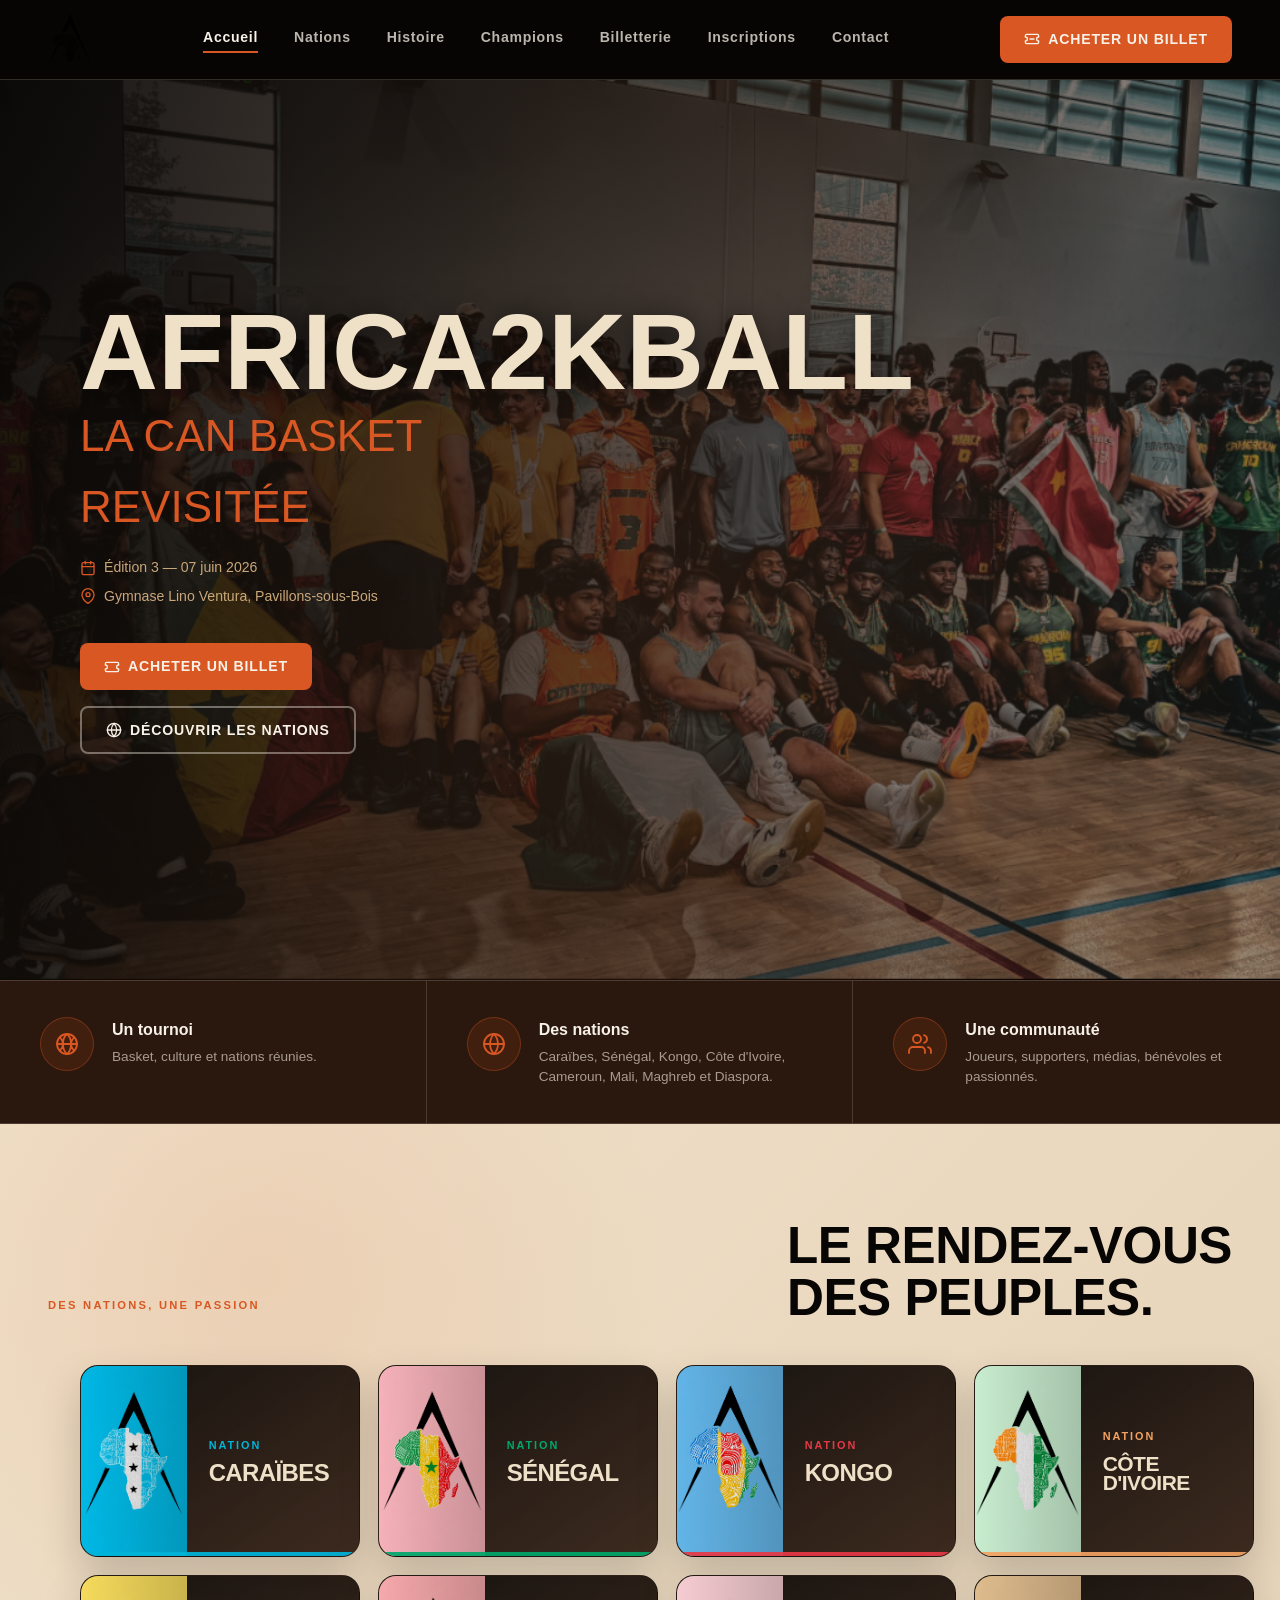
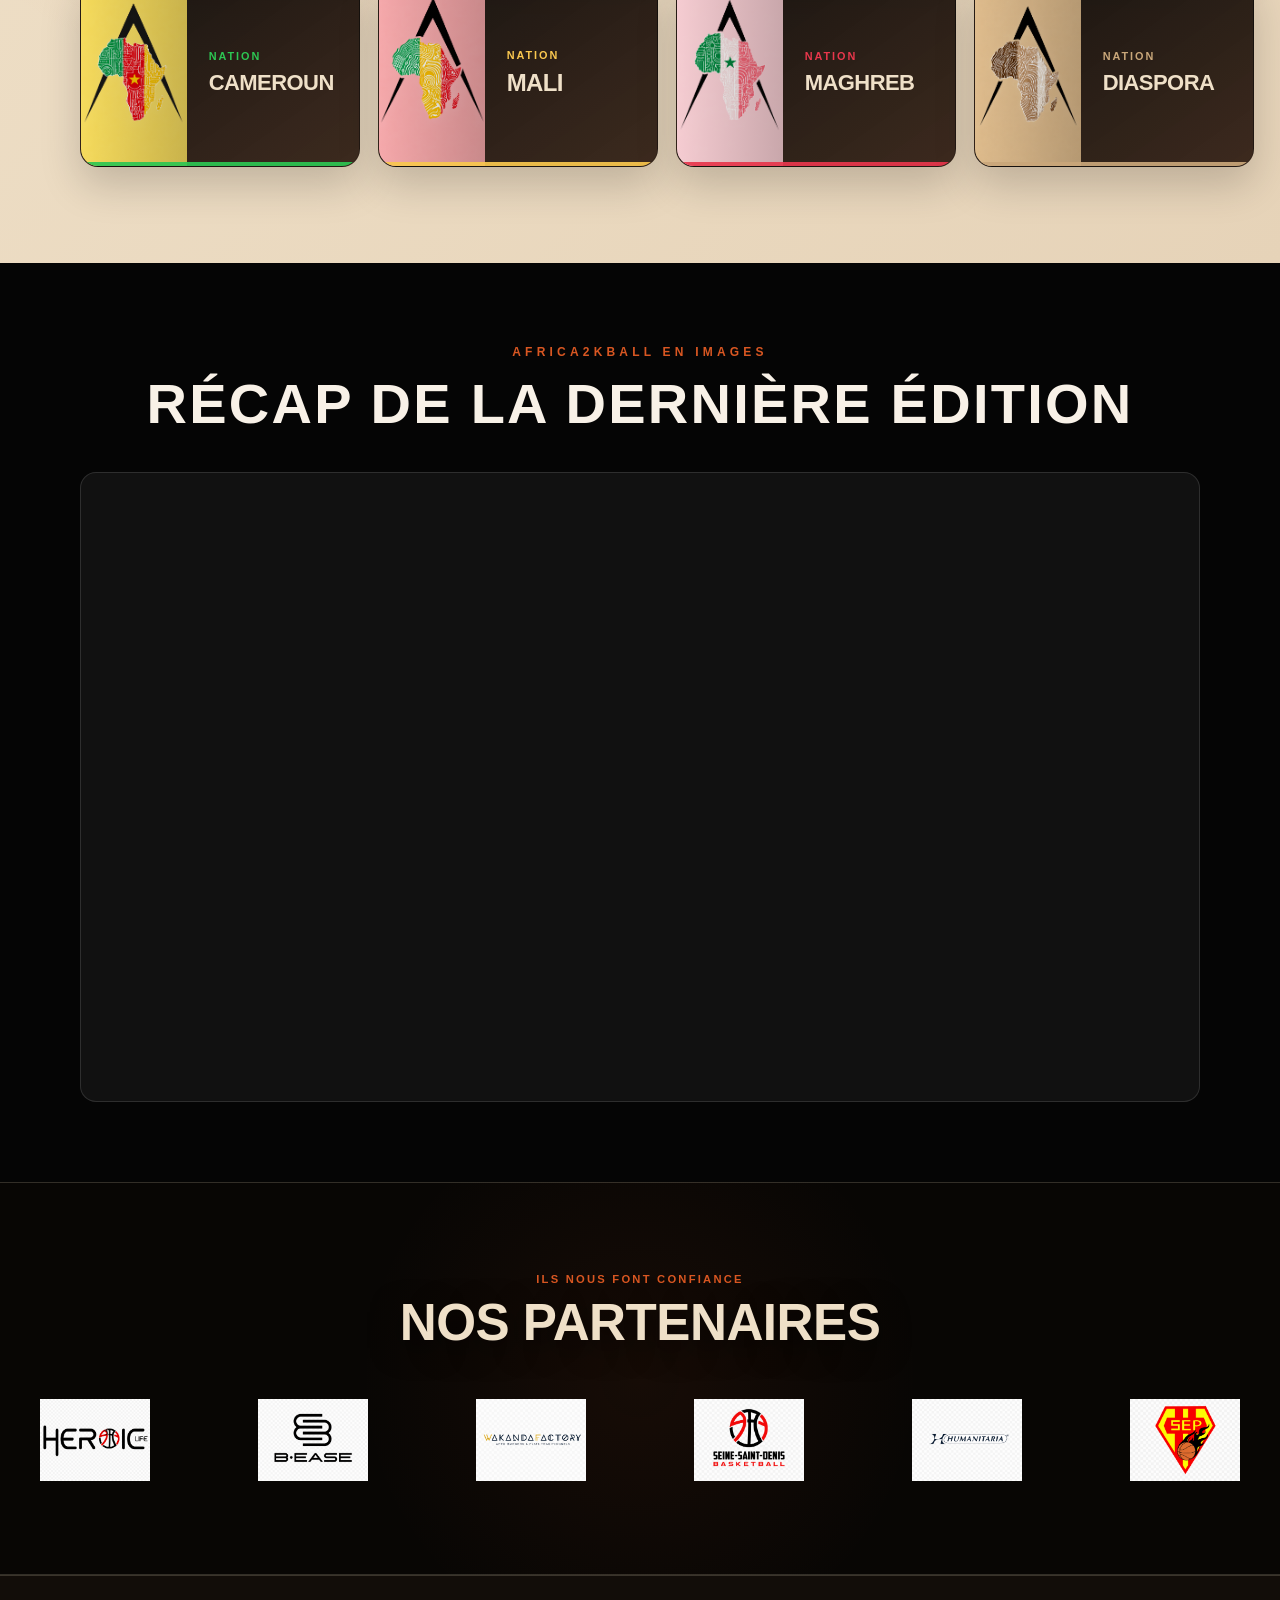
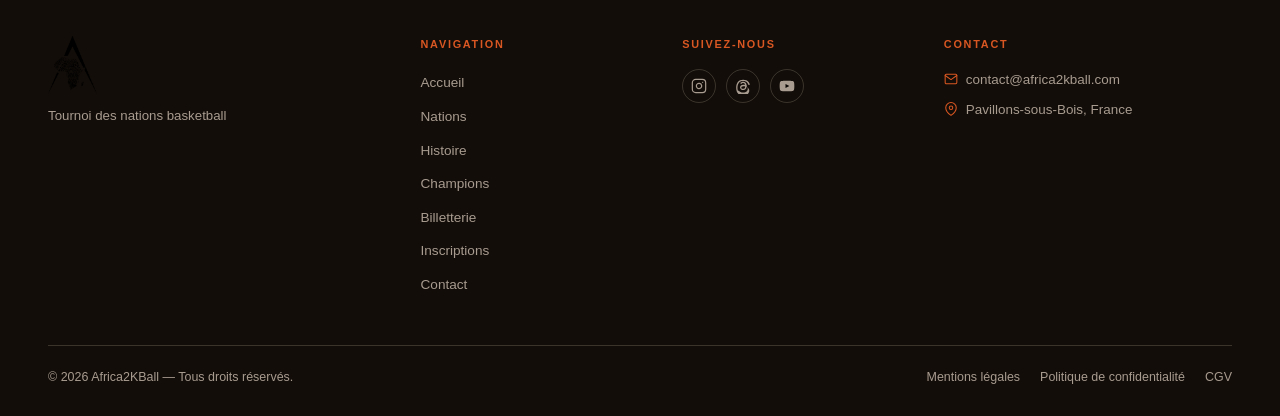
==== index.html @ 0507f954 "Mise en ligne site Africa2KBall" ====
<!DOCTYPE html>
<html lang="fr">
<head>
  <meta charset="UTF-8" />
  <meta name="viewport" content="width=device-width, initial-scale=1.0" />
  <title>Africa2KBall — La CAN Basket revisitée</title>
  <meta name="description" content="Africa2KBall — Tournoi des nations basketball. Édition 3 — 07 juin 2026 — Gymnase Lino Ventura, Pavillons-sous-Bois." />
  <meta property="og:title" content="Africa2KBall — La CAN Basket revisitée" />
  <meta property="og:description" content="Édition 3 — 07 juin 2026 — Gymnase Lino Ventura, Pavillons-sous-Bois." />
  <meta property="og:image" content="assets/images/hero-africa2kball.PNG" />
  <meta property="og:type" content="website" />
  <link rel="stylesheet" href="assets/css/style.css" />
</head>
<body>

<!-- ================================================================
     HEADER
================================================================ -->
<header class="header">
  <a href="index.html" class="header-logo">
    <img src="assets/images/logo-africa2kball.png" alt="Africa2KBall" />
  </a>
  <nav class="header-nav">
    <a href="index.html" class="active">Accueil</a>
    <a href="nations.html">Nations</a>
    <a href="histoire.html">Histoire</a>
    <a href="champions.html">Champions</a>
    <a href="billetterie.html">Billetterie</a>
    <a href="inscriptions.html">Inscriptions</a>
    <a href="contact.html">Contact</a>
  </nav>
  <div class="header-cta-wrap">
    <a href="billetterie.html" class="btn-primary">
      <svg width="16" height="16" viewBox="0 0 24 24" fill="none" stroke="currentColor" stroke-width="2" stroke-linecap="round" stroke-linejoin="round"><path d="M2 9a3 3 0 0 1 0 6v2a2 2 0 0 0 2 2h16a2 2 0 0 0 2-2v-2a3 3 0 0 1 0-6V7a2 2 0 0 0-2-2H4a2 2 0 0 0-2 2z"/><line x1="9" y1="12" x2="15" y2="12"/></svg>
      Acheter un billet
    </a>
  </div>
  <button class="burger" id="burger" aria-label="Ouvrir le menu" aria-expanded="false">
    <span></span><span></span><span></span>
  </button>
</header>

<nav class="mobile-nav" id="mobileNav" aria-hidden="true">
  <a href="index.html" class="active">Accueil</a>
  <a href="nations.html">Nations</a>
  <a href="histoire.html">Histoire</a>
  <a href="champions.html">Champions</a>
  <a href="billetterie.html">Billetterie</a>
  <a href="inscriptions.html">Inscriptions</a>
  <a href="contact.html">Contact</a>
  <a href="billetterie.html" class="btn-primary">Acheter un billet</a>
</nav>

<main>

<!-- ================================================================
     HERO
================================================================ -->
<section class="home-hero">
  <div class="page-hero-bg"></div>
  <div class="page-hero-overlay"></div>
  <div class="home-hero-inner">
    <h1 class="home-hero-title">AFRICA2KBALL</h1>
    <p class="home-hero-sub">La CAN Basket revisitée</p>
    <div class="home-hero-meta">
      <div class="event-meta-item">
        <svg width="16" height="16" viewBox="0 0 24 24" fill="none" stroke="currentColor" stroke-width="2" stroke-linecap="round" stroke-linejoin="round"><rect x="3" y="4" width="18" height="18" rx="2"/><line x1="16" y1="2" x2="16" y2="6"/><line x1="8" y1="2" x2="8" y2="6"/><line x1="3" y1="10" x2="21" y2="10"/></svg>
        Édition 3 &mdash; 07 juin 2026
      </div>
      <div class="event-meta-item">
        <svg width="16" height="16" viewBox="0 0 24 24" fill="none" stroke="currentColor" stroke-width="2" stroke-linecap="round" stroke-linejoin="round"><path d="M21 10c0 7-9 13-9 13s-9-6-9-13a9 9 0 0 1 18 0z"/><circle cx="12" cy="10" r="3"/></svg>
        Gymnase Lino Ventura, Pavillons-sous-Bois
      </div>
    </div>
    <div class="home-hero-actions">
      <a href="billetterie.html" class="btn-primary">
        <svg width="16" height="16" viewBox="0 0 24 24" fill="none" stroke="currentColor" stroke-width="2" stroke-linecap="round" stroke-linejoin="round"><path d="M2 9a3 3 0 0 1 0 6v2a2 2 0 0 0 2 2h16a2 2 0 0 0 2-2v-2a3 3 0 0 1 0-6V7a2 2 0 0 0-2-2H4a2 2 0 0 0-2 2z"/></svg>
        Acheter un billet
      </a>
      <a href="nations.html" class="btn-outline">
        <svg width="16" height="16" viewBox="0 0 24 24" fill="none" stroke="currentColor" stroke-width="2" stroke-linecap="round" stroke-linejoin="round"><circle cx="12" cy="12" r="10"/><line x1="2" y1="12" x2="22" y2="12"/><path d="M12 2a15.3 15.3 0 0 1 4 10 15.3 15.3 0 0 1-4 10 15.3 15.3 0 0 1-4-10 15.3 15.3 0 0 1 4-10z"/></svg>
        Découvrir les nations
      </a>
    </div>
  </div>
</section>

<!-- ================================================================
     TRIO BLOCS
================================================================ -->
<section class="home-trio">
  <div class="home-trio-grid">
    <div class="home-trio-item">
      <div class="trio-icon-wrap">
        <svg width="24" height="24" viewBox="0 0 24 24" fill="none" stroke="var(--orange)" stroke-width="1.8" stroke-linecap="round" stroke-linejoin="round"><circle cx="12" cy="12" r="10"/><path d="M4.93 4.93C6.93 7.5 8 9.63 8 12s-1.07 4.5-3.07 7.07M19.07 4.93C17.07 7.5 16 9.63 16 12s1.07 4.5 3.07 7.07M2 12h20M12 2c2.5 2 4 6 4 10s-1.5 8-4 10M12 2c-2.5 2-4 6-4 10s1.5 8 4 10"/></svg>
      </div>
      <div class="trio-text">
        <h3>Un tournoi</h3>
        <p>Basket, culture et nations réunies.</p>
      </div>
    </div>
    <div class="home-trio-item">
      <div class="trio-icon-wrap">
        <svg width="24" height="24" viewBox="0 0 24 24" fill="none" stroke="var(--orange)" stroke-width="1.8" stroke-linecap="round" stroke-linejoin="round"><circle cx="12" cy="12" r="10"/><line x1="2" y1="12" x2="22" y2="12"/><path d="M12 2a15.3 15.3 0 0 1 4 10 15.3 15.3 0 0 1-4 10 15.3 15.3 0 0 1-4-10 15.3 15.3 0 0 1 4-10z"/></svg>
      </div>
      <div class="trio-text">
        <h3>Des nations</h3>
        <p>Caraïbes, Sénégal, Kongo, Côte d'Ivoire, Cameroun, Mali, Maghreb et Diaspora.</p>
      </div>
    </div>
    <div class="home-trio-item">
      <div class="trio-icon-wrap">
        <svg width="24" height="24" viewBox="0 0 24 24" fill="none" stroke="var(--orange)" stroke-width="1.8" stroke-linecap="round" stroke-linejoin="round"><path d="M17 21v-2a4 4 0 0 0-4-4H5a4 4 0 0 0-4 4v2"/><circle cx="9" cy="7" r="4"/><path d="M23 21v-2a4 4 0 0 0-3-3.87"/><path d="M16 3.13a4 4 0 0 1 0 7.75"/></svg>
      </div>
      <div class="trio-text">
        <h3>Une communauté</h3>
        <p>Joueurs, supporters, médias, bénévoles et passionnés.</p>
      </div>
    </div>
  </div>
</section>

<!-- ================================================================
     NATIONS PREVIEW
================================================================ -->
<section class="nations-preview section">
  <div class="container">
    <div class="nations-preview-header">
      <p class="section-label">Des nations, une passion</p>
      <h2 class="section-title section-title--dark">Le rendez-vous<br>des peuples.</h2>
    </div>
    <div class="nations-cards-grid">

      <a href="nations.html" class="nation-showcase-card nation-showcase-card--caraibes">
        <div class="nation-showcase-flag">
          <img src="assets/images/flags/caraibes.png" alt="Drapeau Caraïbes" loading="lazy">
        </div>
        <div class="nation-showcase-content">
          <span class="nation-showcase-label">Nation</span>
          <strong>Caraïbes</strong>
        </div>
      </a>

      <a href="nations.html" class="nation-showcase-card nation-showcase-card--senegal">
        <div class="nation-showcase-flag">
          <img src="assets/images/flags/senegal.png" alt="Drapeau Sénégal" loading="lazy">
        </div>
        <div class="nation-showcase-content">
          <span class="nation-showcase-label">Nation</span>
          <strong>Sénégal</strong>
        </div>
      </a>

      <a href="nations.html" class="nation-showcase-card nation-showcase-card--kongo">
        <div class="nation-showcase-flag">
          <img src="assets/images/flags/kongo.png" alt="Drapeau Kongo" loading="lazy">
        </div>
        <div class="nation-showcase-content">
          <span class="nation-showcase-label">Nation</span>
          <strong>Kongo</strong>
        </div>
      </a>

      <a href="nations.html" class="nation-showcase-card nation-showcase-card--cdi">
        <div class="nation-showcase-flag">
          <img src="assets/images/flags/cote-ivoire.png" alt="Drapeau Côte d'Ivoire" loading="lazy">
        </div>
        <div class="nation-showcase-content">
          <span class="nation-showcase-label">Nation</span>
          <strong>Côte d'Ivoire</strong>
        </div>
      </a>

      <a href="nations.html" class="nation-showcase-card nation-showcase-card--cameroun">
        <div class="nation-showcase-flag">
          <img src="assets/images/flags/cameroun.png" alt="Drapeau Cameroun" loading="lazy">
        </div>
        <div class="nation-showcase-content">
          <span class="nation-showcase-label">Nation</span>
          <strong>Cameroun</strong>
        </div>
      </a>

      <a href="nations.html" class="nation-showcase-card nation-showcase-card--mali">
        <div class="nation-showcase-flag">
          <img src="assets/images/flags/mali.png" alt="Drapeau Mali" loading="lazy">
        </div>
        <div class="nation-showcase-content">
          <span class="nation-showcase-label">Nation</span>
          <strong>Mali</strong>
        </div>
      </a>

      <a href="nations.html" class="nation-showcase-card nation-showcase-card--maghreb">
        <div class="nation-showcase-flag">
          <img src="assets/images/flags/maghreb.png" alt="Drapeau Maghreb" loading="lazy">
        </div>
        <div class="nation-showcase-content">
          <span class="nation-showcase-label">Nation</span>
          <strong>Maghreb</strong>
        </div>
      </a>

      <a href="nations.html" class="nation-showcase-card nation-showcase-card--diaspora">
        <div class="nation-showcase-flag">
          <img src="assets/images/flags/diaspora.png" alt="Drapeau Diaspora" loading="lazy">
        </div>
        <div class="nation-showcase-content">
          <span class="nation-showcase-label">Nation</span>
          <strong>Diaspora</strong>
        </div>
      </a>

    </div><!-- /.nations-cards-grid -->
  </div><!-- /.container -->
</section><!-- /.nations-preview -->

<!-- ================================================================
     PARTENAIRES — bande défilante
================================================================ -->
<!-- ================================================================
     RÉCAP VIDÉO — dernière édition
================================================================ -->
<section class="edition-recap" id="recap-edition">
  <div class="section-kicker">AFRICA2KBALL EN IMAGES</div>
  <h2>Récap de la dernière édition</h2>
  <div class="youtube-wrapper">
    <iframe
      src="https://www.youtube.com/embed/RU4grJwDQt4?start=676&rel=0"
      title="Récap de la dernière édition Africa2KBall"
      frameborder="0"
      allow="accelerometer; autoplay; clipboard-write; encrypted-media; gyroscope; picture-in-picture; web-share"
      allowfullscreen
      loading="lazy"
      referrerpolicy="strict-origin-when-cross-origin">
    </iframe>
  </div>
</section><!-- /.edition-recap -->

<!-- ================================================================
     PARTENAIRES — bande défilante
================================================================ -->

<section class="partners-strip-section section">
  <div class="container partners-header">
    <p class="section-label">Ils nous font confiance</p>
    <h2 class="section-title">Nos partenaires</h2>
  </div>

  <div class="partners-marquee" aria-label="Partenaires Africa2KBall">
    <div class="partners-track">
      <div class="partner-logo-item">
        <img src="assets/images/partners/heroic.png" alt="Heroic" loading="lazy">
      </div>
      <div class="partner-logo-item">
        <img src="assets/images/partners/b-ease.png" alt="B-Ease" loading="lazy">
      </div>
      <div class="partner-logo-item">
        <img src="assets/images/partners/wakanda-factory.png" alt="Wakanda Factory" loading="lazy">
      </div>
      <div class="partner-logo-item">
        <img src="assets/images/partners/cd-93-basket.png" alt="CD 93 Basket" loading="lazy">
      </div>
      <div class="partner-logo-item">
        <img src="assets/images/partners/humanitaria.png" alt="Humanitaria" loading="lazy">
      </div>
      <div class="partner-logo-item">
        <img src="assets/images/partners/stade-lest-pavillonais-basket.png" alt="Stade L'Est Pavillonnais Basket" loading="lazy">
      </div>

      <!-- Dupliquer exactement la même liste pour la boucle fluide -->
      <div class="partner-logo-item">
        <img src="assets/images/partners/heroic.png" alt="Heroic" loading="lazy">
      </div>
      <div class="partner-logo-item">
        <img src="assets/images/partners/b-ease.png" alt="B-Ease" loading="lazy">
      </div>
      <div class="partner-logo-item">
        <img src="assets/images/partners/wakanda-factory.png" alt="Wakanda Factory" loading="lazy">
      </div>
      <div class="partner-logo-item">
        <img src="assets/images/partners/cd-93-basket.png" alt="CD 93 Basket" loading="lazy">
      </div>
      <div class="partner-logo-item">
        <img src="assets/images/partners/humanitaria.png" alt="Humanitaria" loading="lazy">
      </div>
      <div class="partner-logo-item">
        <img src="assets/images/partners/stade-lest-pavillonais-basket.png" alt="Stade L'Est Pavillonnais Basket" loading="lazy">
      </div>
    </div>
  </div>
</section><!-- /.partners-strip-section -->

</main>
<footer class="footer">
  <div class="container">
    <div class="footer-grid">
      <div class="footer-brand"><img src="assets/images/logo-africa2kball.png" alt="Africa2KBall" /><p class="footer-brand-tagline">Tournoi des nations basketball</p></div>
      <div class="footer-col"><h4>Navigation</h4><ul><li><a href="index.html">Accueil</a></li><li><a href="nations.html">Nations</a></li><li><a href="histoire.html">Histoire</a></li><li><a href="champions.html">Champions</a></li><li><a href="billetterie.html">Billetterie</a></li><li><a href="inscriptions.html">Inscriptions</a></li><li><a href="contact.html">Contact</a></li></ul></div>
      <div class="footer-col"><h4>Suivez-nous</h4><div class="footer-social"><a href="https://www.instagram.com/africa2kball/" class="footer-social-link" aria-label="Instagram" target="_blank" rel="noopener noreferrer"><svg viewBox="0 0 24 24" fill="none" stroke="currentColor" stroke-width="1.8" stroke-linecap="round" stroke-linejoin="round"><rect x="2" y="2" width="20" height="20" rx="5"/><path d="M16 11.37A4 4 0 1 1 12.63 8 4 4 0 0 1 16 11.37z"/><line x1="17.5" y1="6.5" x2="17.51" y2="6.5"/></svg></a><a href="https://www.threads.com/@africa2kball?xmt=AQG0VW9sUSEEBr_rvUQ953yunTLYi_iyUJB1lKXi1x9jV-k" class="footer-social-link" aria-label="Threads" target="_blank" rel="noopener noreferrer"><svg viewBox="0 0 192 192" fill="currentColor" width="18" height="18"><path d="M141.537 88.988c-.827-.404-1.667-.785-2.518-1.15-1.482-27.307-16.403-42.94-41.457-43.1h-.113c-14.986 0-27.449 6.397-35.12 17.036l13.779 9.452c5.73-8.695 14.724-10.548 21.347-10.548h.073c8.25.053 14.474 2.451 18.503 7.129 2.932 3.405 4.893 8.111 5.864 14.05-7.314-1.243-15.224-1.625-23.68-1.14-23.82 1.372-39.134 15.265-38.105 34.569.521 9.792 5.399 18.216 13.734 23.719 7.047 4.652 16.124 6.927 25.557 6.412 12.458-.683 22.231-5.436 29.049-14.127 5.178-6.6 8.453-15.153 9.899-25.93 5.937 3.583 10.337 8.298 12.767 13.966 4.132 9.635 4.373 25.468-8.546 38.376-11.319 11.308-24.925 16.2-45.488 16.351-22.809-.17-40.059-7.485-51.275-21.743C35.236 159.966 29.808 140.682 29.605 116c.203-24.682 5.631-43.966 16.133-57.317C57.003 44.425 74.253 37.11 97.062 36.94c22.975.171 40.526 7.521 52.171 21.848 5.71 7.026 10.015 15.861 12.853 26.163l16.147-4.308C175.793 67.48 170.38 56.553 163.014 47.491 148.085 29.124 126.251 19.712 98.118 19.518h-.113c-28.075.194-49.665 9.641-64.169 28.028C20.931 64.063 14.273 86.892 14.049 115.509L14.048 116l.001.491c.224 28.617 6.882 51.447 19.787 67.905 14.504 18.386 36.094 27.833 64.169 28.028h.113c25.03-.173 42.624-6.708 57.118-21.189 18.963-18.945 18.392-42.692 12.142-57.27-4.264-9.739-12.433-17.561-24.723-24.574l-.119-.057.001-.356zm-43.097 41.027c-10.44.588-21.286-4.098-21.821-14.135-.464-7.442 5.228-15.746 22.394-16.735 1.966-.113 3.895-.168 5.79-.168 6.235 0 12.068.606 17.371 1.765-1.978 24.702-13.58 28.713-23.734 29.273z"/></svg></a><a href="https://www.youtube.com/watch?v=RU4grJwDQt4&t=676s" class="footer-social-link" aria-label="Africa 2K Ball 2025" target="_blank" rel="noopener noreferrer"><svg viewBox="0 0 24 24" fill="currentColor"><path d="M22.54 6.42a2.78 2.78 0 0 0-1.95-1.96C18.88 4 12 4 12 4s-6.88 0-8.59.46a2.78 2.78 0 0 0-1.95 1.96A29 29 0 0 0 1 12a29 29 0 0 0 .46 5.58A2.78 2.78 0 0 0 3.41 19.6C5.12 20 12 20 12 20s6.88 0 8.59-.4a2.78 2.78 0 0 0 1.95-1.95A29 29 0 0 0 23 12a29 29 0 0 0-.46-5.58z"/><polygon fill="var(--black)" points="9.75,15.02 15.5,12 9.75,8.98 9.75,15.02"/></svg></a></div></div>
      <div class="footer-col"><h4>Contact</h4><div class="footer-contact-list"><div class="footer-contact-item"><svg viewBox="0 0 24 24" fill="none" stroke="currentColor" stroke-width="1.8" stroke-linecap="round" stroke-linejoin="round"><path d="M4 4h16c1.1 0 2 .9 2 2v12c0 1.1-.9 2-2 2H4c-1.1 0-2-.9-2-2V6c0-1.1.9-2 2-2z"/><polyline points="22,6 12,13 2,6"/></svg>contact@africa2kball.com</div><div class="footer-contact-item"><svg viewBox="0 0 24 24" fill="none" stroke="currentColor" stroke-width="1.8" stroke-linecap="round" stroke-linejoin="round"><path d="M21 10c0 7-9 13-9 13s-9-6-9-13a9 9 0 0 1 18 0z"/><circle cx="12" cy="10" r="3"/></svg>Pavillons-sous-Bois, France</div></div></div>
    </div>
    <div class="footer-bottom"><p>© 2026 Africa2KBall &mdash; Tous droits réservés.</p><div class="footer-legal"><a href="mentions-legales.html">Mentions légales</a><a href="politique-confidentialite.html">Politique de confidentialité</a><a href="cgv.html">CGV</a></div></div>
  </div>
</footer>

<script src="assets/js/main.js"></script>
</body>
</html>
---- assets/css/style.css ----
/* ============================================================
   AFRICA2KBALL — CSS GLOBAL v2
   Direction artistique : noir / marron / orange / beige
   ============================================================ */

/* --- VARIABLES --- */
:root {
  --black:       #080604;
  --black-soft:  #120d09;
  --brown:       #2a170d;
  --brown-light: #4a2a17;
  --orange:      #d95722;
  --orange-dark: #b94317;
  --sand:        #efe0c8;
  --beige:       #c9a77a;
  --white:       #f8f1e7;
  --muted:       #a89b8f;
  --border:      rgba(239, 224, 200, 0.18);

  --font-title: Impact, "Arial Black", "Franklin Gothic Medium", sans-serif;
  --font-body:  Arial, Helvetica, sans-serif;
  --radius:     8px;
  --radius-lg:  12px;
  --ease:       0.25s ease;
}

/* --- RESET --- */
*, *::before, *::after { box-sizing: border-box; margin: 0; padding: 0; }
html { scroll-behavior: smooth; }
body {
  background-color: var(--black);
  color: var(--white);
  font-family: var(--font-body);
  font-size: 16px;
  line-height: 1.6;
  overflow-x: hidden;
}
img { max-width: 100%; height: auto; display: block; }
a { color: inherit; text-decoration: none; }
ul { list-style: none; }
button, input, select, textarea {
  font-family: var(--font-body);
  font-size: 1rem;
  border: none;
  outline: none;
  background: none;
}

/* ============================================================
   FOND TEXTURE GLOBALE (lignes diagonales discrètes)
   ============================================================ */
body::before {
  content: '';
  position: fixed;
  inset: 0;
  background:
    repeating-linear-gradient(45deg,
      transparent, transparent 80px,
      rgba(42,23,13,.1) 80px, rgba(42,23,13,.1) 81px),
    repeating-linear-gradient(-45deg,
      transparent, transparent 80px,
      rgba(42,23,13,.07) 80px, rgba(42,23,13,.07) 81px);
  pointer-events: none;
  z-index: 0;
}
body > * { position: relative; z-index: 1; }

/* ============================================================
   SITE ICONS (SVG inline via background-image data URI)
   Utilisés via classe .icon-*
   ============================================================ */
.site-icon {
  display: inline-flex;
  align-items: center;
  justify-content: center;
  flex-shrink: 0;
}

/* ============================================================
   LAYOUT HELPERS
   ============================================================ */
.container {
  max-width: 1300px;
  margin: 0 auto;
  padding: 0 48px;
}
.section    { padding: 80px 0; }
.section-sm { padding: 48px 0; }

/* ============================================================
   HEADER
   ============================================================ */
.header {
  position: sticky;
  top: 0;
  z-index: 1000;
  background: rgba(8,6,4,.96);
  backdrop-filter: blur(10px);
  border-bottom: 1px solid var(--border);
  height: 80px;
  display: flex;
  align-items: center;
  padding: 0 48px;
  gap: 24px;
}
.header-logo {
  display: flex;
  align-items: center;
  flex-shrink: 0;
}
.header-logo img {
  height: 52px;
  width: auto;
}
.header-nav {
  flex: 1;
  display: flex;
  align-items: center;
  justify-content: center;
  gap: 36px;
}
.header-nav a {
  font-size: .88rem;
  font-weight: 600;
  letter-spacing: .05em;
  color: rgba(248,241,231,.75);
  padding-bottom: 3px;
  border-bottom: 2px solid transparent;
  transition: color var(--ease), border-color var(--ease);
  white-space: nowrap;
}
.header-nav a:hover,
.header-nav a.active {
  color: var(--white);
  border-bottom-color: var(--orange);
}
.header-cta-wrap { flex-shrink: 0; }

/* BURGER */
.burger {
  display: none;
  flex-direction: column;
  gap: 5px;
  cursor: pointer;
  padding: 6px;
  background: none;
  border: none;
  margin-left: auto;
}
.burger span {
  display: block;
  width: 24px;
  height: 2px;
  background: var(--white);
  border-radius: 2px;
  transition: var(--ease);
}
.burger.open span:nth-child(1) { transform: translateY(7px) rotate(45deg); }
.burger.open span:nth-child(2) { opacity: 0; }
.burger.open span:nth-child(3) { transform: translateY(-7px) rotate(-45deg); }

/* MOBILE NAV */
.mobile-nav {
  display: none;
  position: fixed;
  top: 80px;
  left: 0; right: 0;
  background: rgba(12,8,4,.98);
  border-bottom: 1px solid var(--border);
  flex-direction: column;
  padding: 24px 32px;
  gap: 0;
  z-index: 999;
}
.mobile-nav.open { display: flex; }
.mobile-nav a {
  font-size: 1rem;
  font-weight: 600;
  color: var(--white);
  padding: 14px 0;
  border-bottom: 1px solid var(--border);
  letter-spacing: .03em;
}
.mobile-nav a:last-child { border-bottom: none; }
.mobile-nav a.active { color: var(--orange); }
.mobile-nav .btn-primary { margin-top: 20px; justify-content: center; }

/* ============================================================
   BUTTONS
   ============================================================ */
.btn-primary {
  display: inline-flex;
  align-items: center;
  gap: 8px;
  background: var(--orange);
  color: var(--white);
  font-weight: 700;
  font-size: .88rem;
  letter-spacing: .06em;
  text-transform: uppercase;
  padding: 12px 24px;
  border-radius: var(--radius);
  border: none;
  cursor: pointer;
  transition: background var(--ease), transform var(--ease);
  white-space: nowrap;
}
.btn-primary:hover { background: var(--orange-dark); transform: translateY(-2px); }

.btn-outline {
  display: inline-flex;
  align-items: center;
  gap: 8px;
  background: transparent;
  color: var(--white);
  font-weight: 700;
  font-size: .88rem;
  letter-spacing: .06em;
  text-transform: uppercase;
  padding: 11px 24px;
  border-radius: var(--radius);
  border: 2px solid rgba(248,241,231,.4);
  cursor: pointer;
  transition: var(--ease);
  white-space: nowrap;
}
.btn-outline:hover { border-color: var(--white); background: rgba(255,255,255,.07); }

.btn-ghost {
  display: inline-flex;
  align-items: center;
  gap: 8px;
  border: 1px solid var(--border);
  border-radius: var(--radius);
  padding: 10px 22px;
  font-size: .85rem;
  font-weight: 600;
  color: var(--muted);
  cursor: pointer;
  transition: var(--ease);
  background: none;
}
.btn-ghost:hover { border-color: var(--orange); color: var(--orange); }

/* ============================================================
   SECTION LABELS & TITLES
   ============================================================ */
.section-label {
  font-size: .7rem;
  font-weight: 700;
  letter-spacing: .2em;
  text-transform: uppercase;
  color: var(--orange);
  margin-bottom: 8px;
}
.section-title {
  font-family: var(--font-title);
  font-size: clamp(32px, 4vw, 56px);
  text-transform: uppercase;
  color: var(--sand);
  line-height: 1;
  letter-spacing: -.01em;
}
.accent-bar {
  display: flex;
  gap: 6px;
  margin: 14px 0 24px;
}
.accent-bar span {
  display: block;
  height: 3px;
  border-radius: 2px;
}
.accent-bar .c-red    { width: 28px; background: #c0392b; }
.accent-bar .c-yellow { width: 28px; background: #f1c40f; }
.accent-bar .c-green  { width: 28px; background: #27ae60; }

/* ============================================================
   PAGE HERO (générique)
   ============================================================ */
.page-hero {
  position: relative;
  min-height: 420px;
  display: flex;
  align-items: flex-end;
  overflow: hidden;
}
.page-hero-bg {
  position: absolute;
  inset: 0;
  background-size: cover;
  background-position: center;
  background-repeat: no-repeat;
}
.page-hero-overlay {
  position: absolute;
  inset: 0;
  background: linear-gradient(
    110deg,
    rgba(8,6,4,.92) 0%,
    rgba(42,23,13,.65) 55%,
    rgba(8,6,4,.5) 100%
  );
}
.page-hero-content {
  position: relative;
  z-index: 2;
  padding: 60px 80px;
  width: 100%;
}
.page-title {
  font-family: var(--font-title);
  font-size: clamp(52px, 8vw, 100px);
  text-transform: uppercase;
  color: var(--sand);
  line-height: .9;
  letter-spacing: -.01em;
  text-shadow: 0 4px 30px rgba(0,0,0,.7);
}
.page-subtitle {
  font-size: clamp(.95rem, 1.4vw, 1.15rem);
  color: var(--muted);
  margin-top: 12px;
  max-width: 600px;
  line-height: 1.55;
}
.event-meta {
  display: flex;
  flex-wrap: wrap;
  gap: 20px;
  margin-top: 14px;
}
.event-meta-item {
  display: flex;
  align-items: center;
  gap: 8px;
  font-size: .88rem;
  color: var(--beige);
}
.event-meta-item svg { color: var(--orange); flex-shrink: 0; }

/* ============================================================
   ACCUEIL HERO (plein écran)
   ============================================================ */
.home-hero {
  position: relative;
  min-height: 100vh;
  display: flex;
  align-items: center;
  overflow: hidden;
}
.home-hero .page-hero-bg {
  background-image: url('../images/hero-africa2kball.PNG');
  background-position: center top;
}
.home-hero .page-hero-overlay {
  background: linear-gradient(
    105deg,
    rgba(8,6,4,.94) 0%,
    rgba(42,23,13,.72) 55%,
    rgba(8,6,4,.35) 100%
  );
}
.home-hero-inner {
  position: relative;
  z-index: 2;
  padding: 0 80px;
  max-width: 680px;
}
.home-hero-title {
  font-family: var(--font-title);
  font-size: clamp(52px, 8.5vw, 108px);
  line-height: .85;
  text-transform: uppercase;
  color: var(--sand);
  text-shadow: 0 4px 32px rgba(0,0,0,.8);
  margin-bottom: 4px;
}
.home-hero-sub {
  font-family: var(--font-title);
  font-size: clamp(20px, 3.5vw, 44px);
  text-transform: uppercase;
  color: var(--orange);
  margin-bottom: 14px;
}
.home-hero-desc {
  font-size: 1.05rem;
  color: var(--muted);
  margin-bottom: 28px;
  max-width: 460px;
}
.home-hero-meta { margin-bottom: 36px; display: flex; flex-direction: column; gap: 6px; }
.home-hero-actions { display: flex; gap: 16px; flex-wrap: wrap; }

/* ============================================================
   TRIO (bande 3 blocs)
   ============================================================ */
.home-trio {
  background: var(--brown);
  border-top: 1px solid var(--border);
  border-bottom: 1px solid var(--border);
}
.home-trio-grid {
  display: grid;
  grid-template-columns: repeat(3, 1fr);
}
.home-trio-item {
  display: flex;
  align-items: flex-start;
  gap: 18px;
  padding: 36px 40px;
  border-right: 1px solid var(--border);
}
.home-trio-item:last-child { border-right: none; }
.trio-icon-wrap {
  width: 54px;
  height: 54px;
  border-radius: 50%;
  background: rgba(217,87,34,.13);
  border: 1.5px solid rgba(217,87,34,.35);
  display: flex;
  align-items: center;
  justify-content: center;
  flex-shrink: 0;
}
.trio-icon-wrap svg { width: 24px; height: 24px; }
.trio-text h3 { font-size: 1rem; font-weight: 700; color: var(--white); margin-bottom: 4px; }
.trio-text p  { font-size: .85rem; color: var(--muted); line-height: 1.5; }

/* ============================================================
   NATIONS PREVIEW (accueil)
   ============================================================ */
.nations-preview { background: var(--sand); padding-top: 96px; padding-bottom: 96px; }
.nations-preview .section-label { color: var(--orange); }
.nations-preview-header { margin-bottom: 40px; }
.nations-cards-grid {
  display: grid;
  grid-template-columns: repeat(8, 1fr);
  gap: 10px;
}
.nation-card-home {
  background: var(--white);
  border-radius: var(--radius);
  padding: 16px 10px;
  display: flex;
  flex-direction: column;
  align-items: center;
  justify-content: center;
  gap: 8px;
  min-height: 118px;
  border: 2px solid transparent;
  transition: var(--ease);
  cursor: pointer;
  overflow: hidden;
  position: relative;
}
.nation-card-home:hover {
  border-color: var(--orange);
  transform: translateY(-4px);
  box-shadow: 0 10px 28px rgba(0,0,0,.15);
}
.nation-card-home .shield { width: 44px; height: 50px; border-radius: 4px 4px 24px 24px; overflow: hidden; }
.nation-card-home .shield img { width: 100%; height: 100%; object-fit: cover; }
.nation-card-home .shield-placeholder {
  width: 44px; height: 50px;
  border-radius: 4px 4px 24px 24px;
  display: flex; align-items: center; justify-content: center;
  border: 2px solid currentColor;
}
.nation-card-home .shield-placeholder svg { width: 20px; height: 20px; }
.nation-card-home span {
  font-size: .72rem;
  font-weight: 700;
  color: var(--black);
  text-align: center;
  text-transform: uppercase;
  letter-spacing: .04em;
}

/* ============================================================
   NATIONS PAGE — grille
   ============================================================ */
.nations-hero-bg { background-image: url('../images/hero-africa2kball.PNG'); }
.nations-hero-inner {
  position: relative;
  z-index: 2;
  display: grid;
  grid-template-columns: 1fr 1fr;
  gap: 60px;
  align-items: center;
  padding: 80px;
  width: 100%;
  max-width: 1400px;
  margin: 0 auto;
}
.nations-hero-aside {
  font-size: 1rem;
  color: var(--muted);
  line-height: 1.7;
}
.nations-hero-aside strong {
  display: block;
  margin-top: 16px;
  color: var(--beige);
  font-weight: 700;
  font-size: 1.05rem;
}
.nations-breadcrumb {
  font-size: .72rem;
  letter-spacing: .14em;
  text-transform: uppercase;
  color: var(--orange);
  margin-bottom: 10px;
}

/* Grille nations */
.nations-grid-section { background: var(--black-soft); }
.nations-grid {
  display: grid;
  grid-template-columns: repeat(8, 1fr);
  gap: 10px;
}
.nation-card {
  background: var(--brown);
  border: 1px solid var(--border);
  border-radius: var(--radius);
  overflow: hidden;
  display: flex;
  flex-direction: column;
  cursor: pointer;
  transition: var(--ease);
}
.nation-card:hover { transform: translateY(-4px); box-shadow: 0 14px 36px rgba(0,0,0,.45); }

/* Accent tops */
.nation-card.caraibes  { border-top: 3px solid #00b4d8; }
.nation-card.senegal   { border-top: 3px solid #00a86b; }
.nation-card.kongo     { border-top: 3px solid #e63946; }
.nation-card.cdi       { border-top: 3px solid #f4a261; }
.nation-card.cameroun  { border-top: 3px solid #2dc653; }
.nation-card.mali      { border-top: 3px solid #f9c74f; }
.nation-card.maghreb   { border-top: 3px solid #e63946; }
.nation-card.diaspora  { border-top: 3px solid var(--beige); }

.nation-card-photo {
  width: 100%;
  aspect-ratio: 2/3;
  overflow: hidden;
  position: relative;
  background: rgba(42,23,13,.5);
}
.nation-card-photo img {
  width: 100%; height: 100%;
  object-fit: cover;
  object-position: top center;
  transition: transform .4s ease;
  filter: brightness(.85) contrast(1.05);
}
.nation-card:hover .nation-card-photo img { transform: scale(1.04); }

.nation-card-badge {
  position: absolute;
  top: 8px;
  left: 8px;
  width: 28px;
  height: 32px;
  border-radius: 3px 3px 14px 14px;
  background: rgba(0,0,0,.5);
  border: 1px solid currentColor;
  display: flex;
  align-items: center;
  justify-content: center;
}
.nation-card-badge svg { width: 14px; height: 14px; }

.nation-card-name {
  padding: 8px 8px 2px;
  font-size: .65rem;
  font-weight: 700;
  text-transform: uppercase;
  letter-spacing: .1em;
  color: var(--beige);
  text-align: center;
}
.nation-card-btn {
  margin: 4px 8px 10px;
  padding: 6px;
  border: 1px solid var(--border);
  border-radius: 4px;
  font-size: .65rem;
  font-weight: 700;
  letter-spacing: .05em;
  text-transform: uppercase;
  color: var(--muted);
  text-align: center;
  transition: var(--ease);
}
.nation-card:hover .nation-card-btn { border-color: var(--orange); color: var(--orange); }

/* ============================================================
   ROSTER
   ============================================================ */
.roster-section { background: var(--black); border-top: 1px solid var(--border); }
.roster-header {
  display: flex;
  align-items: flex-start;
  justify-content: space-between;
  gap: 20px;
  margin-bottom: 32px;
}
.roster-header-left { display: flex; align-items: center; gap: 18px; }
.roster-nation-shield {
  width: 54px; height: 62px;
  border-radius: 5px 5px 28px 28px;
  border: 2px solid #00a86b;
  background: rgba(0,168,107,.12);
  display: flex; align-items: center; justify-content: center;
  flex-shrink: 0;
  overflow: hidden;
}
.roster-nation-shield img { width: 100%; height: 100%; object-fit: cover; }
.roster-title {
  font-family: var(--font-title);
  font-size: clamp(20px, 2.5vw, 32px);
  text-transform: uppercase;
  color: var(--sand);
  display: flex;
  align-items: center;
  gap: 12px;
}
.roster-title-sep { color: var(--orange); }
.roster-subtitle { font-size: .82rem; color: var(--muted); margin-top: 3px; }
.roster-aside { font-size: .8rem; color: var(--muted); max-width: 220px; line-height: 1.5; text-align: right; }

.roster-grid {
  display: grid;
  grid-template-columns: repeat(6, 1fr);
  gap: 12px;
  margin-bottom: 24px;
}
/* Roster card */
.roster-card {
  background: var(--white);
  border-radius: var(--radius);
  overflow: hidden;
  position: relative;
}
.roster-card-num {
  position: absolute;
  top: 8px;
  left: 10px;
  font-family: var(--font-title);
  font-size: 1.6rem;
  color: rgba(0,0,0,.1);
  line-height: 1;
  z-index: 1;
}
.roster-card-photo {
  width: 100%;
  aspect-ratio: 2/3;
  background: linear-gradient(180deg, #b8d4b6 0%, #7aaa76 100%);
  display: flex;
  align-items: center;
  justify-content: center;
  overflow: hidden;
}
.roster-card-photo img { width: 100%; height: 100%; object-fit: cover; object-position: top; }

/* Silhouette SVG joueur (placeholder premium) */
.player-silhouette {
  width: 60%;
  height: 60%;
  opacity: .25;
}

.roster-card-info { padding: 10px 10px 12px; background: var(--white); }
.roster-card-name {
  font-size: .68rem; font-weight: 700; color: var(--black);
  text-transform: uppercase; letter-spacing: .04em; line-height: 1.2;
}
.roster-card-pos  { font-size: .68rem; color: var(--orange); font-weight: 700; margin: 2px 0; }
.roster-card-size { font-size: .68rem; color: #888; }
.roster-card-badge {
  display: inline-block;
  margin-top: 6px;
  padding: 2px 8px;
  border-radius: 3px;
  font-size: .62rem;
  font-weight: 700;
  letter-spacing: .08em;
  text-transform: uppercase;
}
.badge-cap  { background: var(--orange); color: var(--white); }
.badge-play { background: #133d23; color: #5dbb7a; }

/* ============================================================
   HISTOIRE
   ============================================================ */
.histoire-hero-bg { background-image: url('../images/hero-africa2kball.PNG'); }
.histoire-hero .page-hero-overlay {
  background: linear-gradient(to bottom, rgba(8,6,4,.65) 0%, rgba(8,6,4,.92) 100%);
}
.histoire-hero .page-hero-content { text-align: center; padding: 100px 40px 80px; }
.histoire-hero .page-title { font-size: clamp(40px,7vw,86px); }

.histoire-editorial { background: var(--black-soft); }
.histoire-editorial-grid {
  display: grid;
  grid-template-columns: 1fr 1fr;
  gap: 80px;
  align-items: center;
}
.histoire-editorial-text p {
  font-size: clamp(1.05rem, 1.7vw, 1.35rem);
  color: var(--white);
  font-weight: 500;
  line-height: 1.65;
}
.histoire-editorial-img {
  aspect-ratio: 4/3;
  border-radius: var(--radius-lg);
  overflow: hidden;
  background: var(--brown);
  box-shadow: 0 20px 60px rgba(0,0,0,.5);
}
.histoire-editorial-img img { width: 100%; height: 100%; object-fit: cover; filter: brightness(.88) contrast(1.05); }

/* TIMELINE */
.histoire-timeline { background: var(--black); }
.timeline-track {
  display: grid;
  grid-template-columns: repeat(3,1fr);
  position: relative;
  padding: 40px 0;
}
.timeline-track::before {
  content: '';
  position: absolute;
  top: 62px; left: 0; right: 0; height: 2px;
  background: linear-gradient(90deg, var(--brown-light), var(--orange), var(--brown-light));
}
.timeline-item {
  display: flex; flex-direction: column;
  align-items: center; text-align: center;
  padding: 0 20px; position: relative;
}
.timeline-num {
  width: 44px; height: 44px; border-radius: 50%;
  background: var(--orange); color: var(--white);
  font-family: var(--font-title); font-size: 1.3rem;
  display: flex; align-items: center; justify-content: center;
  position: relative; z-index: 1; margin-bottom: 20px;
  box-shadow: 0 0 0 4px var(--black), 0 0 0 7px rgba(217,87,34,.25);
}
.timeline-item-title { font-size: 1rem; font-weight: 700; color: var(--white); margin-bottom: 6px; }
.timeline-item-desc  { font-size: .84rem; color: var(--muted); line-height: 1.5; }

/* CITATION */
.histoire-quote { background: var(--sand); padding: 64px 40px; text-align: center; }
.histoire-quote blockquote {
  font-family: var(--font-title);
  font-size: clamp(26px, 4vw, 52px);
  text-transform: uppercase;
  color: var(--black);
  position: relative;
  display: inline-block;
  padding: 0 60px;
}
.histoire-quote blockquote::before,
.histoire-quote blockquote::after {
  font-family: Georgia, serif;
  font-size: 5rem;
  color: var(--orange);
  position: absolute;
  line-height: 1;
}
.histoire-quote blockquote::before { content:'\201C'; top:-20px; left:0; }
.histoire-quote blockquote::after  { content:'\201D'; bottom:-44px; right:0; }

/* ============================================================
   CHAMPIONS
   ============================================================ */
.champions-hero-bg { background-image: url('../images/hero-africa2kball.PNG'); }
.champions-hero .page-hero-overlay {
  background: linear-gradient(to bottom, rgba(8,6,4,.6) 0%, rgba(8,6,4,.92) 100%);
}
.champions-hero .page-hero-content { text-align: center; padding: 100px 40px 60px; }

.champions-section { background: var(--black-soft); }
.champions-cards {
  display: grid;
  grid-template-columns: 1fr 1fr;
  gap: 20px;
  margin-bottom: 32px;
}
.visual-card {
  position: relative;
  border-radius: var(--radius-lg);
  overflow: hidden;
  min-height: 420px;
  display: flex;
  flex-direction: column;
  justify-content: flex-end;
}
.visual-card-bg {
  position: absolute; inset: 0;
  background-size: cover; background-position: center;
  background-color: var(--brown);
}
.visual-card-bg img {
  width: 100%; height: 100%;
  object-fit: cover;
  filter: brightness(.7) contrast(1.1) saturate(.9);
}
.visual-card-overlay {
  position: absolute; inset: 0;
  background: linear-gradient(to top, rgba(8,6,4,.95) 0%, rgba(8,6,4,.45) 65%, rgba(8,6,4,.15) 100%);
}
.visual-card-body {
  position: relative; z-index: 2;
  padding: 32px 36px;
}
.champion-edition-label {
  font-size: .68rem; font-weight: 700;
  letter-spacing: .2em; text-transform: uppercase;
  color: var(--orange); margin-bottom: 5px;
}
.champion-intro-label { font-size: .95rem; color: var(--muted); margin-bottom: 2px; }
.champion-name {
  font-family: var(--font-title);
  font-size: clamp(36px, 4.5vw, 62px);
  text-transform: uppercase;
  color: var(--sand);
  line-height: 1;
  margin-bottom: 10px;
}
.champion-accent-bar { display: flex; gap: 6px; margin-bottom: 14px; }
.champion-accent-bar span { display: block; height: 3px; width: 28px; border-radius: 2px; }
.champion-desc { font-size: .88rem; color: var(--muted); line-height: 1.55; max-width: 380px; }
.champion-icon-wrap {
  margin-top: 16px;
  width: 46px; height: 46px; border-radius: 50%;
  border: 1.5px solid rgba(255,255,255,.2);
  background: rgba(0,0,0,.3);
  display: flex; align-items: center; justify-content: center;
}
.champion-icon-wrap svg { width: 22px; height: 22px; }

/* CTA TROPHÉE */
.champions-cta-band {
  background: var(--brown);
  border-radius: var(--radius-lg);
  border: 1px solid var(--border);
  padding: 40px 48px;
  display: flex;
  align-items: center;
  gap: 28px;
}
.champions-cta-icon { flex-shrink: 0; }
.champions-cta-icon svg { width: 56px; height: 56px; }
.champions-cta-text { flex: 1; }
.champions-cta-text h2 {
  font-family: var(--font-title);
  font-size: clamp(20px, 3vw, 38px);
  text-transform: uppercase;
  color: var(--white); line-height: 1.1;
}
.champions-cta-text h2 span { color: var(--orange); }

/* ============================================================
   BILLETTERIE
   ============================================================ */
.billetterie-hero-bg { background-image: url('../images/hero-africa2kball.PNG'); }

.billetterie-section { background: var(--black-soft); }
.billetterie-layout {
  display: grid;
  grid-template-columns: 1fr 360px;
  gap: 32px;
  align-items: start;
}

/* Carte événement */
.info-card {
  background: var(--brown);
  border: 1px solid var(--border);
  border-radius: var(--radius-lg);
  padding: 28px;
}
.info-card-header {
  display: flex; align-items: center; gap: 16px; margin-bottom: 20px;
}
.info-card-icon {
  width: 44px; height: 44px; border-radius: var(--radius);
  background: rgba(217,87,34,.14);
  border: 1px solid rgba(217,87,34,.28);
  display: flex; align-items: center; justify-content: center;
  flex-shrink: 0;
}
.info-card-icon svg { width: 20px; height: 20px; }
.info-card-header h3 { font-size: 1rem; font-weight: 700; color: var(--white); }
.info-card-header p  { font-size: .84rem; color: var(--orange); font-weight: 700; margin-top: 2px; }
.info-card-rows { display: flex; flex-direction: column; gap: 12px; margin-bottom: 20px; }
.info-card-row {
  display: flex; align-items: flex-start; gap: 12px;
}
.info-card-row-icon { width: 20px; flex-shrink: 0; margin-top: 2px; }
.info-card-row-icon svg { width: 16px; height: 16px; color: var(--orange); }
.info-card-row p { font-size: .84rem; color: var(--muted); line-height: 1.4; }
.info-card-tags { display: flex; flex-wrap: wrap; gap: 6px; }
.event-tag {
  padding: 3px 12px;
  border: 1px solid var(--border);
  border-radius: 20px;
  font-size: .65rem; font-weight: 700;
  letter-spacing: .07em; text-transform: uppercase;
  color: var(--muted);
}

/* Formulaires */
.form-card {
  background: var(--brown);
  border: 1px solid var(--border);
  border-radius: var(--radius-lg);
  padding: 36px;
}
.form-card h2 { font-size: 1.3rem; font-weight: 700; color: var(--white); margin-bottom: 5px; }
.form-card .form-desc { font-size: .88rem; color: var(--muted); margin-bottom: 26px; }

.form-grid   { display: grid; grid-template-columns: 1fr 1fr; gap: 14px; }
.form-grid-3 { display: grid; grid-template-columns: 1fr 1fr 1fr; gap: 14px; }
.form-group  { display: flex; flex-direction: column; gap: 5px; }
.form-group.full { grid-column: 1 / -1; }

.form-group label {
  font-size: .78rem; font-weight: 600;
  color: var(--beige); letter-spacing: .03em;
}
.form-group input,
.form-group select,
.form-group textarea {
  background: rgba(255,255,255,.06);
  border: 1px solid var(--border);
  border-radius: var(--radius);
  padding: 11px 14px;
  color: var(--white);
  font-size: .88rem;
  transition: border-color var(--ease);
  width: 100%;
}
.form-group input::placeholder,
.form-group textarea::placeholder { color: var(--muted); }
.form-group input:focus,
.form-group select:focus,
.form-group textarea:focus {
  border-color: var(--orange);
  background: rgba(255,255,255,.09);
}
.form-group select option { background: var(--brown); color: var(--white); }
.form-group textarea { resize: vertical; min-height: 100px; }

/* Ticket counter */
.ticket-counter-wrap { display: flex; flex-direction: column; gap: 6px; }
.ticket-counter-wrap label { font-size: .78rem; font-weight: 600; color: var(--beige); }
.ticket-counter {
  display: flex; align-items: center;
  border: 1px solid var(--border);
  border-radius: var(--radius);
  overflow: hidden;
  width: fit-content;
}
.ticket-counter button {
  width: 40px; height: 42px;
  background: rgba(255,255,255,.06);
  color: var(--white); font-size: 1.3rem;
  cursor: pointer; display: flex;
  align-items: center; justify-content: center;
  transition: background var(--ease);
}
.ticket-counter button:hover { background: var(--orange); }
.ticket-counter input {
  width: 56px; height: 42px;
  text-align: center;
  background: rgba(255,255,255,.04);
  border-left: 1px solid var(--border);
  border-right: 1px solid var(--border);
  color: var(--white); font-weight: 700; font-size: .95rem;
  pointer-events: none;
}

/* Ticket types */
.ticket-types-wrap { display: flex; flex-direction: column; gap: 6px; }
.ticket-types-wrap label { font-size: .78rem; font-weight: 600; color: var(--beige); }
.ticket-types {
  display: grid; grid-template-columns: repeat(2,1fr); gap: 10px;
}
.ticket-type {
  padding: 13px 12px;
  border: 1px solid var(--border);
  border-radius: var(--radius);
  cursor: pointer;
  display: flex; align-items: center; gap: 10px;
  transition: var(--ease);
}
.ticket-type:hover { border-color: rgba(217,87,34,.5); }
.ticket-type.selected { border-color: var(--orange); background: rgba(217,87,34,.1); }
.ticket-type input[type="radio"] { display: none; }
.ticket-type-icon { width: 20px; height: 20px; flex-shrink: 0; }
.ticket-type-icon svg { width: 20px; height: 20px; }
.ticket-type-label { font-size: .82rem; font-weight: 600; color: var(--white); }

/* Type radio (inscriptions) */
.type-selector { display: flex; gap: 14px; }
.type-option {
  display: flex; align-items: center; gap: 8px;
  cursor: pointer; font-size: .88rem;
  font-weight: 600; color: var(--muted);
  transition: color var(--ease);
}
.type-option input { display: none; }
.type-radio {
  width: 18px; height: 18px;
  border: 2px solid var(--border);
  border-radius: 50%;
  display: flex; align-items: center; justify-content: center;
  flex-shrink: 0; transition: var(--ease);
  position: relative;
}
.type-radio::after {
  content: '';
  width: 8px; height: 8px;
  border-radius: 50%;
  background: var(--orange);
  opacity: 0;
  transition: opacity var(--ease);
  position: absolute;
}
.type-option.selected .type-radio { border-color: var(--orange); }
.type-option.selected .type-radio::after { opacity: 1; }
.type-option.selected { color: var(--white); }

/* Submit */
.form-submit { margin-top: 22px; }
.btn-submit {
  width: 100%;
  display: flex; align-items: center; justify-content: center; gap: 10px;
  background: var(--orange); color: var(--white);
  font-weight: 700; font-size: .95rem;
  letter-spacing: .06em; text-transform: uppercase;
  padding: 15px 32px;
  border-radius: var(--radius);
  border: none; cursor: pointer;
  transition: background var(--ease), transform var(--ease);
}
.btn-submit:hover { background: var(--orange-dark); transform: translateY(-2px); }
.btn-submit svg { width: 18px; height: 18px; }

/* Feedback messages */
.form-feedback {
  display: none;
  border-radius: var(--radius);
  padding: 16px 20px;
  margin-top: 18px;
  font-weight: 600;
  font-size: .9rem;
  text-align: center;
}
.form-feedback.success {
  display: block;
  background: rgba(42,174,80,.1);
  border: 1px solid rgba(42,174,80,.35);
  color: #5dbb7a;
}
.form-feedback.error {
  display: block;
  background: rgba(217,87,34,.1);
  border: 1px solid rgba(217,87,34,.35);
  color: var(--orange);
}
.form-error-msg {
  font-size: .75rem;
  color: #e07060;
  margin-top: 4px;
  display: none;
}
.form-error-msg.visible { display: block; }
.form-group.has-error input,
.form-group.has-error select,
.form-group.has-error textarea { border-color: #e07060; }

/* À propos event */
.about-event-card {
  margin-top: 24px;
  background: rgba(255,255,255,.04);
  border: 1px solid var(--border);
  border-radius: var(--radius);
  padding: 24px;
}
.about-event-card h3 { font-size: 1rem; font-weight: 700; color: var(--white); margin-bottom: 10px; }
.about-event-card p  { font-size: .85rem; color: var(--muted); line-height: 1.6; margin-bottom: 14px; }
.about-event-list { display: flex; flex-direction: column; gap: 10px; }
.about-event-list li {
  display: flex; align-items: center; gap: 10px;
  font-size: .85rem; color: var(--muted);
}
.about-event-list li svg { width: 16px; height: 16px; color: var(--orange); flex-shrink: 0; }

/* Rassurance */
.reassurance { background: var(--brown); border-top: 1px solid var(--border); }
.reassurance-grid {
  display: grid;
  grid-template-columns: repeat(3,1fr);
}
.reassurance-item {
  display: flex; align-items: flex-start; gap: 18px;
  padding: 36px 40px;
  border-right: 1px solid var(--border);
}
.reassurance-item:last-child { border-right: none; }
.reassurance-icon {
  width: 46px; height: 46px; border-radius: 50%;
  background: rgba(217,87,34,.1);
  border: 1px solid rgba(217,87,34,.25);
  display: flex; align-items: center; justify-content: center;
  flex-shrink: 0;
}
.reassurance-icon svg { width: 20px; height: 20px; }
.reassurance-item h3 { font-size: .95rem; font-weight: 700; color: var(--white); margin-bottom: 4px; }
.reassurance-item p  { font-size: .83rem; color: var(--muted); line-height: 1.5; }

/* ============================================================
   INSCRIPTIONS
   ============================================================ */
.inscriptions-hero-bg { background-image: url('../images/hero-africa2kball.PNG'); }

.inscriptions-cards {
  display: grid; grid-template-columns: 1fr 1fr; gap: 20px;
  margin-bottom: 32px;
}
.inscription-card {
  border-radius: var(--radius-lg); overflow: hidden;
  display: flex; min-height: 230px;
}
.inscription-card-media { background: var(--brown); border: 1px solid var(--border); }
.inscription-card-benev { background: var(--sand); }

.inscription-card-img {
  width: 210px; flex-shrink: 0;
  overflow: hidden; position: relative;
}
.inscription-card-img img {
  width: 100%; height: 100%;
  object-fit: cover; object-position: top;
  filter: brightness(.8);
}
.inscription-card-img-placeholder {
  width: 100%; height: 100%;
  background: rgba(0,0,0,.25);
  display: flex; align-items: center; justify-content: center;
}
.inscription-card-img-placeholder svg { width: 48px; height: 48px; opacity: .3; }

.inscription-card-body {
  flex: 1; padding: 28px;
  display: flex; flex-direction: column;
  justify-content: center; gap: 10px;
}
.inscription-card-icon { width: 32px; height: 32px; }
.inscription-card-icon svg { width: 32px; height: 32px; color: var(--orange); }
.inscription-card-media .inscription-card-icon svg { color: var(--orange); }
.inscription-card-benev .inscription-card-icon svg  { color: var(--brown); }

.inscription-card-title { font-size: 1.25rem; font-weight: 700; }
.inscription-card-media .inscription-card-title { color: var(--white); }
.inscription-card-benev .inscription-card-title  { color: var(--black); }

.inscription-card-desc { font-size: .85rem; line-height: 1.5; }
.inscription-card-media .inscription-card-desc { color: var(--muted); }
.inscription-card-benev .inscription-card-desc  { color: rgba(0,0,0,.6); }

/* ============================================================
   CONTACT
   ============================================================ */
.contact-hero-bg { background-image: url('../images/hero-africa2kball.PNG'); }
.contact-section { background: var(--black-soft); }
.contact-layout {
  display: grid; grid-template-columns: 1fr 400px; gap: 28px; align-items: start;
}
.contact-sidebar { display: flex; flex-direction: column; gap: 18px; }

.contact-info-card {
  position: relative; overflow: hidden;
}
.contact-africa-watermark {
  position: absolute; right: -8px; bottom: -8px;
  width: 100px; height: 100px;
  opacity: .06; pointer-events: none;
}
.contact-africa-watermark svg { width: 100%; height: 100%; }
.contact-info-list { display: flex; flex-direction: column; gap: 16px; }
.contact-info-item { display: flex; align-items: flex-start; gap: 14px; }
.contact-info-item-icon {
  width: 34px; height: 34px; border-radius: 50%;
  background: rgba(217,87,34,.1);
  border: 1px solid rgba(217,87,34,.22);
  display: flex; align-items: center; justify-content: center;
  flex-shrink: 0;
}
.contact-info-item-icon svg { width: 15px; height: 15px; color: var(--orange); }
.contact-info-item .ci-label { font-size: .72rem; color: var(--muted); margin-bottom: 2px; }
.contact-info-item .ci-value { font-size: .88rem; color: var(--white); font-weight: 600; }

.partenariat-card {
  background: var(--sand);
  border-radius: var(--radius-lg);
  padding: 26px;
  display: flex; align-items: flex-start; gap: 16px;
}
.partenariat-icon {
  width: 44px; height: 44px; border-radius: 50%;
  background: rgba(217,87,34,.1);
  border: 1px solid rgba(217,87,34,.25);
  display: flex; align-items: center; justify-content: center;
  flex-shrink: 0;
}
.partenariat-icon svg { width: 20px; height: 20px; color: var(--orange); }
.partenariat-card h3 { font-size: 1rem; font-weight: 700; color: var(--black); margin-bottom: 8px; }
.partenariat-card p  { font-size: .83rem; color: rgba(0,0,0,.55); line-height: 1.5; }

/* ============================================================
   FOOTER
   ============================================================ */
.footer {
  background: var(--black-soft);
  border-top: 1px solid var(--border);
  padding: 60px 0 28px;
}
.footer-grid {
  display: grid;
  grid-template-columns: 1.5fr 1fr 1fr 1.3fr;
  gap: 40px;
  margin-bottom: 40px;
}
.footer-brand { display: flex; flex-direction: column; gap: 12px; }
.footer-brand img { height: 58px; width: auto; max-width: 180px; object-fit: contain; object-position: left center; display: block; }
.footer-brand-tagline { font-size: .83rem; color: var(--muted); line-height: 1.5; }

.footer-col h4 {
  font-size: .68rem; font-weight: 700;
  letter-spacing: .16em; text-transform: uppercase;
  color: var(--orange); margin-bottom: 16px;
}
.footer-col ul li { margin-bottom: 8px; }
.footer-col ul li a {
  font-size: .85rem; color: var(--muted);
  transition: color var(--ease);
}
.footer-col ul li a:hover { color: var(--white); }

.footer-social { display: flex; gap: 10px; margin-top: 4px; }
.footer-social-link {
  width: 34px; height: 34px; border-radius: 50%;
  border: 1px solid var(--border);
  display: flex; align-items: center; justify-content: center;
  color: var(--muted);
  transition: var(--ease);
}
.footer-social-link svg { width: 16px; height: 16px; }
.footer-social-link:hover { border-color: var(--orange); color: var(--orange); }

.footer-contact-list { display: flex; flex-direction: column; gap: 8px; }
.footer-contact-item { display: flex; align-items: flex-start; gap: 8px; font-size: .84rem; color: var(--muted); }
.footer-contact-item svg { width: 14px; height: 14px; color: var(--orange); flex-shrink: 0; margin-top: 3px; }

.footer-bottom {
  border-top: 1px solid var(--border);
  padding-top: 22px;
  display: flex; align-items: center;
  justify-content: space-between; flex-wrap: wrap; gap: 14px;
}
.footer-bottom p { font-size: .78rem; color: var(--muted); }
.footer-legal { display: flex; gap: 20px; }
.footer-legal a { font-size: .78rem; color: var(--muted); transition: color var(--ease); }
.footer-legal a:hover { color: var(--white); }

/* ============================================================
   RESPONSIVE — TABLET (≤ 1100px)
   ============================================================ */
@media (max-width: 1100px) {
  .nations-grid         { grid-template-columns: repeat(4,1fr); }
  .nations-cards-grid   { grid-template-columns: repeat(4,1fr); }
  .roster-grid          { grid-template-columns: repeat(3,1fr); }
  .footer-grid          { grid-template-columns: 1fr 1fr; }
  .billetterie-layout,
  .contact-layout       { grid-template-columns: 1fr; }
  .histoire-editorial-grid { grid-template-columns: 1fr; }
  .histoire-editorial-img { max-width: 580px; }
  .champions-cta-band   { flex-direction: column; text-align: center; }
  .nations-hero-inner   { grid-template-columns: 1fr; gap: 24px; padding: 60px 48px; }
}

/* ============================================================
   RESPONSIVE — MOBILE (≤ 768px)
   ============================================================ */
@media (max-width: 768px) {
  /* Header */
  .header { padding: 0 20px; height: 66px; }
  .header-nav, .header-cta-wrap { display: none; }
  .burger { display: flex; }

  /* Heroes */
  .home-hero-inner { padding: 0 20px; }
  .home-hero-title { font-size: 46px; }
  .home-hero-sub   { font-size: 22px; }
  .home-hero-actions { flex-direction: column; }
  .page-hero-content { padding: 40px 20px; }
  .page-title { font-size: 42px; }
  .histoire-hero .page-hero-content { padding: 80px 20px 50px; }

  /* Sections */
  .container { padding: 0 20px; }
  .section  { padding: 50px 0; }

  /* Trio */
  .home-trio-grid { grid-template-columns: 1fr; }
  .home-trio-item { border-right: none; border-bottom: 1px solid var(--border); padding: 24px 20px; }
  .home-trio-item:last-child { border-bottom: none; }

  /* Nations home */
  .nations-cards-grid { grid-template-columns: repeat(2,1fr); gap: 8px; }

  /* Nations page */
  .nations-hero-inner { padding: 50px 20px; grid-template-columns: 1fr; }
  .nations-grid { grid-template-columns: repeat(2,1fr); }

  /* Roster */
  .roster-grid { grid-template-columns: repeat(2,1fr); }
  .roster-header { flex-direction: column; }
  .roster-aside { text-align: left; max-width: 100%; }

  /* Timeline */
  .timeline-track { grid-template-columns: 1fr; gap: 24px; padding: 0; }
  .timeline-track::before { display: none; }
  .timeline-item { flex-direction: row; text-align: left; align-items: flex-start; gap: 16px; padding: 0; }
  .timeline-num { flex-shrink: 0; margin-bottom: 0; }

  /* Champions */
  .champions-cards { grid-template-columns: 1fr; }
  .visual-card { min-height: 320px; }
  .champions-cta-band { padding: 28px 20px; }

  /* Billetterie */
  .billetterie-layout { grid-template-columns: 1fr; }
  .ticket-types { grid-template-columns: 1fr; }
  .form-grid, .form-grid-3 { grid-template-columns: 1fr; }
  .form-card { padding: 24px 16px; }

  /* Inscriptions */
  .inscriptions-cards { grid-template-columns: 1fr; }
  .inscription-card { flex-direction: column; }
  .inscription-card-img { width: 100%; height: 180px; }

  /* Contact */
  .contact-layout { grid-template-columns: 1fr; }

  /* Rassurance */
  .reassurance-grid { grid-template-columns: 1fr; }
  .reassurance-item { border-right: none; border-bottom: 1px solid var(--border); padding: 24px 20px; }
  .reassurance-item:last-child { border-bottom: none; }

  /* Footer */
  .footer-grid { grid-template-columns: 1fr; gap: 28px; padding: 0 20px; }
  .footer { padding: 40px 0 24px; }
  .footer-bottom { flex-direction: column; align-items: flex-start; gap: 16px; padding: 20px 20px 0; }

  /* Quote */
  .histoire-quote blockquote { padding: 0 40px; }
  .histoire-quote blockquote::before { left: 0; font-size: 3rem; }
  .histoire-quote blockquote::after  { right: 0; font-size: 3rem; }
}

@media (max-width: 480px) {
  .nations-grid { grid-template-columns: repeat(2,1fr); }
  .roster-grid  { grid-template-columns: repeat(2,1fr); }
  .home-hero-actions { flex-direction: column; }
}

/* ============================================================
   V3 — CLASSES UTILITAIRES (remplacement styles inline)
   ============================================================ */

/* Page hero — hauteurs */
.page-hero--compact  { min-height: 380px; }
.page-hero--medium   { min-height: 360px; }
.page-hero--large    { min-height: 420px; }
.page-hero--xlarge   { min-height: 440px; }

/* Page hero overlay — fondu bas */
.page-hero-overlay--bottom {
  background: linear-gradient(to bottom, rgba(8,6,4,.6) 0%, rgba(8,6,4,.92) 100%);
}
.page-hero-overlay--bottom-soft {
  background: linear-gradient(to bottom, rgba(8,6,4,.58) 0%, rgba(8,6,4,.92) 100%);
}
.page-hero-overlay--bottom-histoire {
  background: linear-gradient(to bottom, rgba(8,6,4,.62) 0%, rgba(8,6,4,.92) 100%);
}

/* Page hero content — centré */
.page-hero-content--centered {
  text-align: center;
  padding: 100px 40px 60px;
  width: 100%;
}
.page-hero-content--histoire {
  text-align: center;
  padding: 100px 40px 80px;
  width: 100%;
}

/* Page subtitle — centré */
.page-subtitle--centered {
  margin: 10px auto 0;
  text-align: center;
}
.page-subtitle--histoire {
  margin: 12px auto 0;
  text-align: center;
}

/* Section backgrounds */
.section--black-soft { background: var(--black-soft); }
.section--brown      { background: var(--brown); }
.section--no-bottom  { padding-bottom: 0; }
.section--no-top     { padding-top: 0; }

/* Titres & textes */
.section-title--dark { color: var(--black); }
.page-title--histoire { font-size: clamp(38px, 7vw, 86px); }
.text-orange { color: var(--orange); }
.text-center { text-align: center; }

/* Accent bar histoire */
.accent-bar--history { margin-top: 28px; }

/* Info card sticky */
.info-card--sticky { position: sticky; top: 100px; }

/* Form card flex (contact sidebar) */
.form-card--flex { flex: 1 1 0; min-width: 0; }

/* Espacement formulaires */
.form-group--top  { margin-top: 18px; }
.form-about--top  { margin-top: 24px; }
.event-meta--spaced { margin-top: 14px; }
.textarea--tall   { min-height: 140px; }

/* Ticket wraps — margin ajouté au CSS (suppression inline) */
.ticket-counter-wrap { margin-top: 18px; }
.ticket-types-wrap   { margin-top: 18px; }

/* Badges nation (couleurs cardinales) */
.badge--caraibes { color: #00b4d8; }
.badge--senegal  { color: #00a86b; }
.badge--kongo    { color: #e63946; }
.badge--cdi      { color: #f4a261; }
.badge--cameroun { color: #2dc653; }
.badge--mali     { color: #f9c74f; }
.badge--maghreb  { color: #e63946; }
.badge--diaspora { color: var(--beige); }

/* Shields preview (index.html) — mêmes couleurs */
.shield--caraibes { color: #00b4d8; }
.shield--senegal  { color: #00a86b; }
.shield--kongo    { color: #e63946; }
.shield--cdi      { color: #f4a261; }
.shield--cameroun { color: #2dc653; }
.shield--mali     { color: #f9c74f; }
.shield--maghreb  { color: #e63946; }
.shield--diaspora { color: var(--beige); }

/* Champion accent bars spans */
.bar-caraib-1 { background: #00b4d8; }
.bar-caraib-2 { background: #0096c7; }
.bar-caraib-3 { background: #0077b6; }
.bar-senega-1 { background: #00a86b; }
.bar-senega-2 { background: #f9c74f; }
.bar-senega-3 { background: #e63946; }

/* Roster dynamique — styles de transition */
.roster-section { transition: opacity .25s ease; }
.roster-section.roster-loading { opacity: .4; pointer-events: none; }
.roster-active-pill {
  display: inline-flex;
  align-items: center;
  gap: 6px;
  background: rgba(217,87,34,.12);
  border: 1px solid rgba(217,87,34,.3);
  border-radius: 20px;
  padding: 4px 14px;
  font-size: .72rem;
  font-weight: 700;
  letter-spacing: .1em;
  text-transform: uppercase;
  color: var(--orange);
  margin-bottom: 14px;
}
.nation-card.active-nation {
  box-shadow: 0 0 0 2px var(--orange), 0 14px 36px rgba(0,0,0,.5);
}
.nation-card-btn.active { color: var(--orange); border-color: var(--orange); }

/* ============================================================
   COMPLÉMENTS v2 — Formulaires & Inscriptions & Contact
   ============================================================ */

/* Asterisque champ requis */
.req { color: var(--orange); margin-left: 2px; font-weight: 700; }

/* En-tête form-card */
.form-card-header {
  display: flex;
  align-items: center;
  gap: 14px;
  margin-bottom: 24px;
  padding-bottom: 20px;
  border-bottom: 1px solid var(--border);
}
.form-card-icon {
  width: 42px; height: 42px;
  border-radius: var(--radius);
  background: rgba(217,87,34,.12);
  border: 1px solid rgba(217,87,34,.26);
  display: flex; align-items: center; justify-content: center;
  flex-shrink: 0;
}
.form-card-icon svg { width: 20px; height: 20px; }
.form-card-title {
  font-size: 1.2rem;
  font-weight: 700;
  color: var(--white);
}

/* Alias radio dot (inscriptions v2) */
.type-radio-dot {
  width: 18px; height: 18px;
  border: 2px solid var(--border);
  border-radius: 50%;
  display: flex; align-items: center; justify-content: center;
  flex-shrink: 0;
  transition: var(--ease);
  position: relative;
}
.type-radio-dot::after {
  content: '';
  width: 8px; height: 8px;
  border-radius: 50%;
  background: var(--orange);
  opacity: 0;
  transition: opacity var(--ease);
  position: absolute;
}
.type-option.selected .type-radio-dot { border-color: var(--orange); }
.type-option.selected .type-radio-dot::after { opacity: 1; }

/* Inscription cards (visual-card sur inscriptions.html) */
.insc-card { min-height: 380px; }
.insc-card-icon {
  width: 46px; height: 46px;
  border-radius: 50%;
  background: rgba(0,0,0,.35);
  border: 1.5px solid rgba(255,255,255,.2);
  display: flex; align-items: center; justify-content: center;
  margin-bottom: 12px;
}
.insc-card-icon svg { width: 22px; height: 22px; }
.insc-card-title {
  font-family: var(--font-title);
  font-size: clamp(22px, 2.8vw, 34px);
  text-transform: uppercase;
  color: var(--sand);
  line-height: 1;
  margin-bottom: 10px;
}
.insc-card-desc {
  font-size: .88rem;
  color: var(--muted);
  line-height: 1.55;
  max-width: 380px;
  margin-bottom: 18px;
}

/* Info card (contact sidebar — version liste) */
.info-card-title {
  font-size: 1rem;
  font-weight: 700;
  color: var(--white);
  margin-bottom: 18px;
  padding-bottom: 12px;
  border-bottom: 1px solid var(--border);
}
.info-card-list { display: flex; flex-direction: column; gap: 16px; }
.info-card-item { display: flex; align-items: flex-start; gap: 14px; }
.info-card-item > .info-card-icon {
  width: 36px; height: 36px;
  border-radius: 50%;
  background: rgba(217,87,34,.1);
  border: 1px solid rgba(217,87,34,.22);
  display: flex; align-items: center; justify-content: center;
  flex-shrink: 0;
}
.info-card-item > .info-card-icon svg { width: 15px; height: 15px; }
.info-label { font-size: .72rem; color: var(--muted); margin-bottom: 2px; }
.info-value  { font-size: .88rem; color: var(--white); font-weight: 600; }

/* Watermark Afrique sidebar contact */
.contact-africa-watermark {
  display: flex;
  justify-content: center;
  opacity: .4;
  pointer-events: none;
  margin-top: 8px;
}
.contact-africa-watermark svg { width: 90px; height: 90px; }

/* Responsive inscriptions v2 */
@media (max-width: 768px) {
  .insc-card { min-height: 280px; }
  .insc-card-title { font-size: 22px; }
}

/* ============================================================
   PAGES LÉGALES (mentions-legales, politique, cgv)
   ============================================================ */
.legal-content {
  max-width: 780px;
  margin: 0 auto;
  padding: 48px 0 64px;
}
.legal-block {
  margin-bottom: 40px;
}
.legal-block h2 {
  font-family: var(--font-title);
  font-size: 1.15rem;
  font-weight: 700;
  letter-spacing: .04em;
  text-transform: uppercase;
  color: var(--orange);
  margin-bottom: 14px;
  padding-bottom: 8px;
  border-bottom: 1px solid rgba(255,255,255,.08);
}
.legal-block p {
  color: var(--beige-dim);
  line-height: 1.75;
  margin-bottom: 10px;
}
.legal-block strong { color: var(--beige); }
.legal-list {
  list-style: none;
  padding: 0;
  margin: 12px 0;
}
.legal-list li {
  color: var(--beige-dim);
  padding: 6px 0 6px 20px;
  position: relative;
  line-height: 1.6;
}
.legal-list li::before {
  content: '';
  position: absolute;
  left: 0;
  top: 14px;
  width: 6px;
  height: 6px;
  border-radius: 50%;
  background: var(--orange);
}

/* ============================================================
   V4 — DRAPEAUX, PARTENAIRES, ROSTER À VENIR
   ============================================================ */

/* --- Nation card flag badge (nations.html) --- */
.nation-card-photo { position: relative; }
.nation-flag {
  position: absolute;
  bottom: 10px;
  right: 10px;
  width: 52px;
  height: 36px;
  border-radius: 6px;
  overflow: hidden;
  border: 1px solid rgba(239,224,200,.35);
  box-shadow: 0 2px 8px rgba(0,0,0,.5);
  z-index: 2;
  background: rgba(0,0,0,.3);
}
.nation-flag img {
  width: 100%;
  height: 100%;
  object-fit: cover;
  display: block;
}

/* --- Home nation preview flag (index.html) --- */
.nation-home-flag {
  width: 74px;
  height: 48px;
  border-radius: 8px;
  overflow: hidden;
  background: rgba(8,6,4,.08);
  border: 1px solid rgba(8,6,4,.14);
  display: flex;
  align-items: center;
  justify-content: center;
  margin-bottom: 4px;
  flex-shrink: 0;
}
.nation-home-flag img {
  width: 100%;
  height: 100%;
  object-fit: contain;
  padding: 4px;
  display: block;
}

/* --- Roster à venir --- */
.roster-coming-soon {
  display: flex;
  align-items: center;
  gap: 24px;
  background: linear-gradient(135deg, rgba(42,23,13,.9), rgba(8,6,4,.92));
  border: 1px solid var(--border);
  border-left: 4px solid var(--orange);
  border-radius: var(--radius-lg);
  padding: 32px 28px;
  margin-top: 24px;
}
.roster-coming-flag {
  width: 112px;
  height: 76px;
  border-radius: 10px;
  overflow: hidden;
  border: 1px solid rgba(239,224,200,.28);
  flex-shrink: 0;
  background: rgba(255,255,255,.08);
  display: flex;
  align-items: center;
  justify-content: center;
}
.roster-coming-flag img {
  width: 100%;
  height: 100%;
  object-fit: contain;
  padding: 6px;
  display: block;
}
.roster-coming-flag-fallback {
  width: 84px;
  height: 58px;
  border-radius: 8px;
  border: 1px solid rgba(239,224,200,.15);
  flex-shrink: 0;
  background: rgba(255,255,255,.04);
  display: flex;
  align-items: center;
  justify-content: center;
  font-size: .65rem;
  font-weight: 700;
  letter-spacing: .06em;
  text-transform: uppercase;
  color: var(--muted);
}
.roster-coming-content h3 {
  font-family: var(--font-title);
  text-transform: uppercase;
  color: var(--sand);
  font-size: clamp(28px, 4vw, 46px);
  line-height: .95;
  letter-spacing: .04em;
}
.roster-coming-content p {
  color: var(--muted);
  margin-top: 10px;
  max-width: 720px;
  line-height: 1.6;
}
@media (max-width: 768px) {
  .roster-coming-soon { flex-direction: column; align-items: flex-start; }
  .roster-coming-flag { width: 100%; max-width: 160px; height: 92px; }
}

/* --- Partners marquee section --- */
.partners-strip-section {
  background: var(--black-soft);
  border-top: 1px solid var(--border);
  border-bottom: 1px solid var(--border);
  overflow: hidden;
  padding: 52px 0 48px;
}
.partners-strip-section .container { margin-bottom: 0; }
.partners-strip-section .section-title { margin-top: 6px; }
.partners-strip-section .section-intro {
  color: var(--muted);
  max-width: 560px;
  margin-top: 10px;
  line-height: 1.6;
}
.partners-marquee {
  overflow: hidden;
  width: 100%;
  margin-top: 40px;
}
.partners-track {
  display: flex;
  width: max-content;
  animation: partners-scroll 38s linear infinite;
  gap: 0;
}
.partners-marquee:hover .partners-track {
  animation-play-state: paused;
}
.partner-logo-card {
  flex: 0 0 auto;
  min-width: 180px;
  height: 88px;
  margin-right: 18px;
  border: 1px solid var(--border);
  background: rgba(239,224,200,.06);
  border-radius: var(--radius-lg);
  display: flex;
  align-items: center;
  justify-content: center;
  padding: 18px 24px;
  transition: border-color .2s, background .2s;
}
.partner-logo-card:hover {
  border-color: rgba(239,224,200,.2);
  background: rgba(239,224,200,.07);
}
.partner-logo-card img {
  max-height: 58px;
  max-width: 150px;
  width: auto;
  height: auto;
  object-fit: contain;
  filter: brightness(0) invert(1) opacity(.85);
  transition: filter .2s;
}
.partner-logo-card:hover img { filter: brightness(0) invert(1) opacity(1); }
.partner-logo-fallback {
  color: var(--sand);
  font-weight: 700;
  text-transform: uppercase;
  letter-spacing: .06em;
  font-size: .78rem;
  text-align: center;
  line-height: 1.3;
}
@keyframes partners-scroll {
  from { transform: translateX(0); }
  to   { transform: translateX(-50%); }
}
@media (max-width: 768px) {
  .partner-logo-card { min-width: 148px; height: 74px; padding: 12px 16px; }
  .partners-track { animation-duration: 28s; }
}

/* ============================================================
   V6 — NATION SHOWCASE CARDS (index.html)
   ============================================================ */

/* Override old nations-preview background */
.nations-preview {
  background:
    radial-gradient(circle at 20% 20%, rgba(217,87,34,.10), transparent 35%),
    linear-gradient(135deg, #efe0c8 0%, #e6d3b8 100%) !important;
  padding: 96px 0 !important;
  overflow: hidden;
}
.nations-preview-header {
  display: flex;
  justify-content: space-between;
  align-items: flex-end;
  gap: 32px;
  margin-bottom: 42px !important;
}

/* Grid 4 cols on desktop */
.nations-cards-grid {
  display: grid !important;
  grid-template-columns: repeat(4, minmax(0, 1fr)) !important;
  gap: 18px !important;
}

/* Hide old nation-card-home if present */
.nation-card-home { display: none !important; }

/* Base card */
.nation-showcase-card {
  position: relative;
  min-height: 190px;
  border-radius: 18px;
  overflow: hidden;
  background: linear-gradient(145deg, rgba(8,6,4,.92), rgba(42,23,13,.88));
  border: 1px solid rgba(239,224,200,.14);
  box-shadow: 0 18px 40px rgba(0,0,0,.18);
  display: flex;
  align-items: stretch;
  text-decoration: none;
  transition: transform .25s ease, box-shadow .25s ease, border-color .25s ease;
}
.nation-showcase-card:hover {
  transform: translateY(-6px);
  box-shadow: 0 24px 50px rgba(0,0,0,.28);
  border-color: var(--orange);
  text-decoration: none;
}
.nation-showcase-card::after {
  content: '';
  position: absolute;
  left: 0;
  bottom: 0;
  height: 4px;
  width: 100%;
  background: var(--nation-accent, var(--orange));
  opacity: .9;
}

/* Per-nation accent colors */
.nation-showcase-card--caraibes  { --nation-accent: #00b4d8; }
.nation-showcase-card--senegal   { --nation-accent: #00a86b; }
.nation-showcase-card--kongo     { --nation-accent: #e63946; }
.nation-showcase-card--cdi       { --nation-accent: #f4a261; }
.nation-showcase-card--cameroun  { --nation-accent: #2dc653; }
.nation-showcase-card--mali      { --nation-accent: #f9c74f; }
.nation-showcase-card--maghreb   { --nation-accent: #e8374c; }
.nation-showcase-card--diaspora  { --nation-accent: #c9a77a; }

/* Flag area */
.nation-showcase-flag {
  width: 52%;
  min-height: 100%;
  display: flex;
  align-items: center;
  justify-content: center;
  padding: 22px;
  background: rgba(255,255,255,.06);
  border-right: 1px solid rgba(239,224,200,.08);
}
.nation-showcase-flag img {
  width: 100%;
  max-height: 112px;
  object-fit: contain;
  filter: drop-shadow(0 8px 18px rgba(0,0,0,.38));
  display: block;
}

/* Text area */
.nation-showcase-content {
  flex: 1;
  padding: 24px 18px;
  display: flex;
  flex-direction: column;
  justify-content: center;
  gap: 6px;
}
.nation-showcase-label {
  font-size: .62rem;
  text-transform: uppercase;
  letter-spacing: .18em;
  color: var(--nation-accent, var(--orange));
  font-weight: 800;
}
.nation-showcase-content strong {
  font-family: var(--font-title);
  text-transform: uppercase;
  color: var(--sand);
  font-size: clamp(22px, 1.8vw, 34px);
  line-height: .95;
  display: block;
}

/* Responsive nations grid */
@media (max-width: 1100px) {
  .nations-cards-grid { grid-template-columns: repeat(4, minmax(0, 1fr)) !important; }
}
@media (max-width: 860px) {
  .nations-cards-grid { grid-template-columns: repeat(2, minmax(0, 1fr)) !important; }
  .nation-showcase-card { min-height: 160px; }
}
@media (max-width: 640px) {
  .nations-preview-header { display: block; }
  .nations-cards-grid { grid-template-columns: repeat(2, minmax(0, 1fr)) !important; gap: 12px !important; }
  .nation-showcase-card { min-height: 130px; }
  .nation-showcase-flag { width: 44%; padding: 14px; }
  .nation-showcase-flag img { max-height: 80px; }
  .nation-showcase-content { padding: 16px 12px; }
  .nation-showcase-content strong { font-size: clamp(18px, 4.5vw, 26px); }
}

/* ============================================================
   V6 — PARTNERS STRIP (index.html)
   ============================================================ */

.partners-strip-section {
  background:
    radial-gradient(circle at center, rgba(217,87,34,.08), transparent 38%),
    var(--black) !important;
  border-top: 1px solid var(--border) !important;
  border-bottom: 1px solid var(--border) !important;
  overflow: hidden !important;
  padding: 88px 0 !important;
}
.partners-header {
  text-align: center;
  margin-bottom: 44px;
}
.partners-strip-section .section-label {
  color: var(--orange);
  text-align: center;
  display: block;
}
.partners-strip-section .section-title {
  color: var(--sand) !important;
  text-align: center;
  opacity: 1;
}
.partners-marquee {
  width: 100%;
  overflow: hidden;
}
.partners-track {
  display: flex !important;
  align-items: center !important;
  width: max-content !important;
  animation: partners-scroll 34s linear infinite !important;
  gap: 0;
}
.partners-marquee:hover .partners-track { animation-play-state: paused; }
.partner-logo-card {
  flex: 0 0 auto !important;
  width: 230px !important;
  height: 112px !important;
  margin-right: 22px !important;
  border-radius: 18px !important;
  border: 1px solid rgba(239,224,200,.20) !important;
  background: linear-gradient(145deg, rgba(239,224,200,.10), rgba(255,255,255,.04)) !important;
  display: flex !important;
  align-items: center !important;
  justify-content: center !important;
  padding: 22px !important;
  box-shadow: 0 18px 40px rgba(0,0,0,.22);
  transition: border-color .2s, transform .2s;
}
.partner-logo-card:hover {
  border-color: rgba(239,224,200,.38) !important;
  transform: translateY(-3px);
}
.partner-logo-card img {
  max-width: 100% !important;
  max-height: 72px !important;
  width: auto !important;
  height: auto !important;
  object-fit: contain !important;
  filter: none !important;
  display: block;
}
@media (max-width: 768px) {
  .partner-logo-card { width: 180px !important; height: 90px !important; padding: 18px !important; }
  .partners-track { animation-duration: 28s !important; }
}

/* ============================================================
   V6 — ROSTER COMING CARD (nations.html)
   ============================================================ */

.roster-section {
  background:
    radial-gradient(circle at 15% 20%, rgba(217,87,34,.12), transparent 32%),
    linear-gradient(135deg, var(--black) 0%, var(--black-soft) 100%) !important;
  border-top: 1px solid var(--border) !important;
  padding: 64px 0 72px;
}
.roster-coming-card {
  --nation-accent: var(--orange);
  position: relative;
  display: grid;
  grid-template-columns: 340px 1fr;
  gap: 48px;
  align-items: center;
  border-radius: 24px;
  border: 1px solid rgba(239,224,200,.18);
  background: linear-gradient(135deg, rgba(42,23,13,.88), rgba(8,6,4,.95));
  padding: 48px;
  overflow: hidden;
  box-shadow: 0 28px 80px rgba(0,0,0,.28);
}
.roster-coming-card::before {
  content: '';
  position: absolute;
  inset: 0 auto 0 0;
  width: 6px;
  background: var(--nation-accent);
  border-radius: 24px 0 0 24px;
}
.roster-coming-visual {
  height: 260px;
  border-radius: 20px;
  background:
    radial-gradient(circle at center, rgba(255,255,255,.10), transparent 55%),
    rgba(239,224,200,.05);
  border: 1px solid rgba(239,224,200,.18);
  display: flex;
  align-items: center;
  justify-content: center;
  padding: 36px;
}
.roster-coming-visual img {
  width: 100%;
  height: 100%;
  object-fit: contain;
  filter: drop-shadow(0 18px 34px rgba(0,0,0,.38));
  display: block;
}
.roster-coming-copy .roster-title {
  font-family: var(--font-title) !important;
  font-size: clamp(38px, 5.5vw, 72px) !important;
  text-transform: uppercase !important;
  line-height: .9 !important;
  color: var(--sand) !important;
  margin-bottom: 16px !important;
  display: block !important;
}
.roster-coming-copy h3 {
  font-family: var(--font-title);
  text-transform: uppercase;
  color: var(--nation-accent);
  font-size: clamp(26px, 3.5vw, 48px);
  line-height: .95;
  margin-bottom: 14px;
}
.roster-coming-copy .section-label {
  color: var(--orange);
  margin-bottom: 10px;
  display: block;
}
.roster-coming-copy p {
  color: var(--muted);
  max-width: 680px;
  font-size: 1rem;
  line-height: 1.65;
}
.roster-coming-copy .btn-primary {
  margin-top: 26px;
  display: inline-flex;
}

/* Active nation card */
.nation-card.active-nation {
  border-color: var(--orange) !important;
  box-shadow: 0 0 0 2px rgba(217,87,34,.30), 0 22px 46px rgba(0,0,0,.32) !important;
}

/* Responsive roster card */
@media (max-width: 900px) {
  .roster-coming-card {
    grid-template-columns: 1fr;
    padding: 32px 28px;
    gap: 28px;
  }
  .roster-coming-visual { height: 200px; }
}
@media (max-width: 520px) {
  .roster-coming-card { border-radius: 18px; padding: 22px 18px; }
  .roster-coming-visual { height: 158px; padding: 24px; }
}

/* ============================================================
   V7 — NATION SHOWCASE CARDS : drapeau pleine colonne
   ============================================================ */

.nation-showcase-card {
  display: grid !important;
  grid-template-columns: 42% 58% !important;
  align-items: stretch !important;
  min-height: 190px !important;
  border-radius: 18px !important;
  overflow: hidden !important;
  background: linear-gradient(145deg, rgba(8,6,4,.94), rgba(42,23,13,.90)) !important;
  border: 1px solid rgba(8,6,4,.16) !important;
  box-shadow: 0 18px 40px rgba(0,0,0,.18) !important;
  transition: transform .25s ease, box-shadow .25s ease, border-color .25s ease !important;
  text-decoration: none !important;
  position: relative !important;
}
.nation-showcase-card:hover {
  transform: translateY(-6px) !important;
  box-shadow: 0 24px 50px rgba(0,0,0,.24) !important;
  border-color: var(--orange) !important;
}

/* Flag : pleine hauteur, cover */
.nation-showcase-flag {
  position: relative !important;
  width: 100% !important;
  height: 100% !important;
  min-height: 190px !important;
  padding: 0 !important;
  overflow: hidden !important;
  background: rgba(255,255,255,.06) !important;
  display: block !important;
  border-right: none !important;
}
.nation-showcase-flag img {
  width: 100% !important;
  height: 100% !important;
  max-height: none !important;
  object-fit: cover !important;
  object-position: center !important;
  display: block !important;
  filter: saturate(1.05) contrast(1.04) !important;
}
/* Subtle vignette sur le drapeau */
.nation-showcase-flag::after {
  content: '' !important;
  position: absolute !important;
  inset: 0 !important;
  background: linear-gradient(90deg, rgba(8,6,4,.04), rgba(8,6,4,.22)) !important;
  pointer-events: none !important;
}

/* Text area */
.nation-showcase-content {
  padding: 26px 22px !important;
  display: flex !important;
  flex-direction: column !important;
  justify-content: center !important;
  gap: 8px !important;
  min-width: 0 !important;
}
.nation-showcase-label {
  font-size: .68rem !important;
  text-transform: uppercase !important;
  letter-spacing: .18em !important;
  color: var(--nation-accent, var(--orange)) !important;
  font-weight: 800 !important;
  margin-bottom: 0 !important;
}
.nation-showcase-content strong {
  font-family: var(--font-title) !important;
  text-transform: uppercase !important;
  color: var(--sand) !important;
  font-size: clamp(26px, 2.2vw, 40px) !important;
  line-height: .92 !important;
  word-break: normal !important;
  display: block !important;
}

/* Bottom accent stripe */
.nation-showcase-card::after {
  content: '' !important;
  position: absolute !important;
  left: 0 !important;
  bottom: 0 !important;
  height: 4px !important;
  width: 100% !important;
  background: var(--nation-accent, var(--orange)) !important;
  opacity: .92 !important;
}

/* Responsive overrides */
@media (max-width: 860px) {
  .nations-cards-grid { grid-template-columns: repeat(2, minmax(0, 1fr)) !important; gap: 14px !important; }
  .nation-showcase-card { min-height: 165px !important; }
  .nation-showcase-flag { min-height: 165px !important; }
}
@media (max-width: 640px) {
  .nation-showcase-card { grid-template-columns: 44% 56% !important; min-height: 145px !important; }
  .nation-showcase-flag { min-height: 145px !important; }
  .nation-showcase-content { padding: 18px 14px !important; }
  .nation-showcase-content strong { font-size: 24px !important; }
}

/* ============================================================
   V7 — PARTENAIRES : logos sans cadres, fond transparent
   ============================================================ */

/* Reset .partner-logo-card (les éléments HTML existants) */
.partner-logo-card {
  background: transparent !important;
  border: none !important;
  box-shadow: none !important;
  border-radius: 0 !important;
  padding: 0 !important;
  min-width: 160px !important;
  width: auto !important;
  height: 90px !important;
  margin-right: 0 !important;
  flex: 0 0 auto !important;
  display: flex !important;
  align-items: center !important;
  justify-content: center !important;
}
.partner-logo-card:hover {
  background: transparent !important;
  border: none !important;
  transform: none !important;
}
.partner-logo-card img {
  max-width: 160px !important;
  max-height: 72px !important;
  width: auto !important;
  height: auto !important;
  object-fit: contain !important;
  filter: none !important;
  display: block;
  opacity: .88;
  transition: opacity .2s;
}
.partner-logo-card:hover img {
  opacity: 1 !important;
  filter: none !important;
}

/* Gap between logos instead of margin */
.partners-track {
  gap: 72px !important;
  animation-duration: 34s !important;
}

/* Strip section */
.partners-strip-section {
  background:
    radial-gradient(circle at center, rgba(217,87,34,.07), transparent 42%),
    var(--black) !important;
  padding: 88px 0 !important;
}
.partners-strip-section .container.partners-header {
  text-align: center;
  margin-bottom: 46px;
}
.partners-strip-section .section-title {
  color: var(--sand) !important;
  text-align: center !important;
  opacity: 1 !important;
  margin-top: 0 !important;
}

@media (max-width: 768px) {
  .partners-track { gap: 46px !important; animation-duration: 28s !important; }
  .partner-logo-card { min-width: 120px !important; height: 72px !important; }
  .partner-logo-card img { max-width: 130px !important; max-height: 58px !important; }
}

/* ============================================================
   V8 — NATION SHOWCASE : noms non coupés + proportions
   ============================================================ */

.nation-showcase-card {
  grid-template-columns: 40% 60% !important;
}
.nation-showcase-content {
  padding: 24px 20px !important;
  min-width: 0 !important;
  overflow: visible !important;
}
.nation-showcase-content strong {
  font-size: clamp(23px, 1.75vw, 34px) !important;
  line-height: .93 !important;
  letter-spacing: -.02em !important;
  white-space: normal !important;
  overflow-wrap: break-word !important;
  word-break: normal !important;
  hyphens: auto !important;
}
/* Noms longs : taille réduite pour éviter coupure */
.nation-showcase-card--cameroun .nation-showcase-content strong,
.nation-showcase-card--maghreb  .nation-showcase-content strong,
.nation-showcase-card--diaspora .nation-showcase-content strong {
  font-size: clamp(21px, 1.55vw, 30px) !important;
}
.nation-showcase-card--cdi .nation-showcase-content strong {
  font-size: clamp(19px, 1.4vw, 27px) !important;
  line-height: .96 !important;
}

/* Sur écrans intermédiaires : 2 cols centrées */
@media (max-width: 1200px) {
  .nations-cards-grid {
    grid-template-columns: repeat(2, minmax(260px, 1fr)) !important;
    max-width: 980px;
    margin-left: auto;
    margin-right: auto;
  }
}
@media (max-width: 768px) {
  .nations-cards-grid {
    grid-template-columns: 1fr !important;
    max-width: 480px;
  }
  .nation-showcase-card {
    grid-template-columns: 42% 58% !important;
    min-height: 150px !important;
  }
  .nation-showcase-flag { min-height: 150px !important; }
  .nation-showcase-content strong {
    font-size: clamp(24px, 7.5vw, 34px) !important;
    letter-spacing: -.01em !important;
  }
  .nation-showcase-card--cameroun .nation-showcase-content strong,
  .nation-showcase-card--maghreb  .nation-showcase-content strong,
  .nation-showcase-card--diaspora .nation-showcase-content strong,
  .nation-showcase-card--cdi      .nation-showcase-content strong {
    font-size: clamp(22px, 6.5vw, 30px) !important;
  }
}

/* ============================================================
   V8 — PARTENAIRES : .partner-logo-item sans cadre
   ============================================================ */

.partners-strip-section {
  background:
    radial-gradient(circle at center, rgba(217,87,34,.07), transparent 42%),
    var(--black) !important;
  border-top: 1px solid var(--border) !important;
  border-bottom: 1px solid var(--border) !important;
  overflow: hidden !important;
  padding: 88px 0 !important;
}
.partners-track {
  display: flex !important;
  align-items: center !important;
  width: max-content !important;
  gap: 78px !important;
  animation: partners-scroll 34s linear infinite !important;
  margin: 0 !important;
  padding: 0 !important;
}
.partner-logo-item {
  flex: 0 0 auto;
  min-width: 180px;
  height: 90px;
  display: flex;
  align-items: center;
  justify-content: center;
  background: transparent !important;
  border: none !important;
  box-shadow: none !important;
  padding: 0 !important;
  overflow: visible;
}
.partner-logo-item img {
  display: block;
  max-width: 190px;
  max-height: 78px;
  width: auto;
  height: auto;
  object-fit: contain;
  background: transparent !important;
  border: none !important;
  box-shadow: none !important;
  filter: none !important;
  opacity: .9;
  transition: opacity .2s;
}
.partner-logo-item:hover img { opacity: 1; }

/* Neutralize old .partner-logo-card completely */
.partner-logo-card {
  background: transparent !important;
  border: none !important;
  box-shadow: none !important;
  border-radius: 0 !important;
  padding: 0 !important;
}
.partner-logo-card img {
  filter: none !important;
  background: transparent !important;
}

@media (max-width: 768px) {
  .partners-track { gap: 50px !important; animation-duration: 28s !important; }
  .partner-logo-item { min-width: 140px !important; height: 74px !important; }
  .partner-logo-item img { max-width: 145px !important; max-height: 60px !important; }
}


/* ═══════════════════════════════════════════════════════════════════
   V9 — FINITION INDEX — NOMS NATIONS + LOGOS PARTENAIRES
   ─────────────────────────────────────────────────────────────────── */

/* Grille nations : 4 colonnes max 1120px */
.nations-cards-grid {
  grid-template-columns: repeat(4, minmax(280px, 1fr)) !important;
  max-width: 1120px !important;
  margin-left: auto !important;
  margin-right: auto !important;
}

/* Carte nation : plus d'espace texte */
.nation-showcase-card {
  grid-template-columns: 38% 62% !important;
  min-height: 190px !important;
}

/* Nom nation : taille et wrapping */
.nation-showcase-content strong {
  font-size: clamp(24px, 1.75vw, 34px) !important;
  letter-spacing: -.025em !important;
  white-space: normal !important;
  overflow-wrap: normal !important;
  word-break: normal !important;
}

/* Noms longs : taille réduite */
.nation-showcase-card--cameroun .nation-showcase-content strong,
.nation-showcase-card--maghreb  .nation-showcase-content strong,
.nation-showcase-card--diaspora .nation-showcase-content strong {
  font-size: clamp(22px, 1.55vw, 30px) !important;
}

/* Côte d'Ivoire : taille encore réduite */
.nation-showcase-card--cdi .nation-showcase-content strong {
  font-size: clamp(21px, 1.45vw, 29px) !important;
}

/* Logos partenaires : taille uniforme */
.partner-logo-item {
  min-width: 190px !important;
  height: 92px !important;
}
.partner-logo-item img {
  max-width: 210px !important;
  max-height: 82px !important;
}

/* Responsive nations ───────────────────────────────────────────── */
@media (max-width: 1100px) {
  .nations-cards-grid {
    grid-template-columns: repeat(2, minmax(260px, 1fr)) !important;
  }
}
@media (max-width: 640px) {
  .nations-cards-grid {
    grid-template-columns: 1fr !important;
  }
  .nation-showcase-card {
    grid-template-columns: 38% 62% !important;
    min-height: 160px !important;
  }
}


/* ═══════════════════════════════════════════════════════════════════
   V10 — CORRECTION LOGOS PARTENAIRES — CSS DÉFINITIF COMPLET
   Remplace et neutralise tous les blocs partners précédents.
   ─────────────────────────────────────────────────────────────────── */

/* Section principale */
.partners-strip-section {
  background:
    radial-gradient(circle at center, rgba(217,87,34,.07), transparent 42%),
    var(--black) !important;
  border-top: 1px solid var(--border) !important;
  border-bottom: 1px solid var(--border) !important;
  overflow: hidden !important;
  padding: 88px 0 !important;
}

.partners-header {
  text-align: center !important;
  margin-bottom: 46px !important;
}

.partners-strip-section .section-label,
.partners-strip-section .section-title {
  text-align: center !important;
}

.partners-strip-section .section-title {
  color: var(--sand) !important;
  opacity: 1 !important;
  text-shadow: 0 8px 30px rgba(0,0,0,.65) !important;
}

/* Marquee */
.partners-marquee {
  width: 100% !important;
  overflow: hidden !important;
  margin-top: 40px !important;
}

.partners-track {
  display: flex !important;
  align-items: center !important;
  width: max-content !important;
  gap: 78px !important;
  animation: partners-scroll 34s linear infinite !important;
}

.partners-marquee:hover .partners-track {
  animation-play-state: paused !important;
}

/* Item logo — zéro cadre, zéro fond CSS */
.partner-logo-item {
  flex: 0 0 auto !important;
  min-width: 190px !important;
  height: 92px !important;
  display: flex !important;
  align-items: center !important;
  justify-content: center !important;
  background: transparent !important;
  border: none !important;
  box-shadow: none !important;
  padding: 0 !important;
  overflow: visible !important;
}

.partner-logo-item img {
  display: block !important;
  max-width: 210px !important;
  max-height: 82px !important;
  width: auto !important;
  height: auto !important;
  object-fit: contain !important;
  background: transparent !important;
  border: none !important;
  box-shadow: none !important;
  filter: none !important;
  opacity: 1 !important;
}

/* Neutraliser .partner-logo-card (ancienne classe, plus utilisée) */
.partner-logo-card {
  background: transparent !important;
  border: none !important;
  box-shadow: none !important;
  padding: 0 !important;
}
.partner-logo-card img {
  background: transparent !important;
  border: none !important;
  box-shadow: none !important;
  filter: none !important;
}
.partner-logo-fallback { display: none !important; }

/* Keyframes marquee (redéfini pour priorité) */
@keyframes partners-scroll {
  from { transform: translateX(0); }
  to   { transform: translateX(-50%); }
}

/* Responsive ────────────────────────────────────────────────────── */
@media (max-width: 768px) {
  .partners-track {
    gap: 50px !important;
    animation-duration: 28s !important;
  }
  .partner-logo-item {
    min-width: 150px !important;
    height: 74px !important;
  }
  .partner-logo-item img {
    max-width: 155px !important;
    max-height: 62px !important;
  }
}


/* ═══════════════════════════════════════════════════════════════════
   V11 — PARTENAIRES EN ATTENTE LOGOS TRANSPARENTS
   Capsules visuelles assumées (fond beige/noir discret) — temporaire.
   À retirer dès réception des vrais PNG RGBA ou SVG transparents.
   ─────────────────────────────────────────────────────────────────── */

.partner-logo-item {
  flex: 0 0 auto !important;
  min-width: 210px !important;
  height: 104px !important;
  display: flex !important;
  align-items: center !important;
  justify-content: center !important;
  background: rgba(239, 224, 200, 0.08) !important;
  border: 1px solid rgba(239, 224, 200, 0.16) !important;
  border-radius: 14px !important;
  padding: 18px 22px !important;
  box-shadow: none !important;
  overflow: hidden !important;
}

.partner-logo-item img {
  display: block !important;
  max-width: 185px !important;
  max-height: 72px !important;
  width: auto !important;
  height: auto !important;
  object-fit: contain !important;
  filter: none !important;
  background: transparent !important;
  border: none !important;
  box-shadow: none !important;
}

.partners-track {
  display: flex !important;
  align-items: center !important;
  width: max-content !important;
  gap: 28px !important;
  animation: partners-scroll 34s linear infinite !important;
}

@media (max-width: 768px) {
  .partner-logo-item {
    min-width: 160px !important;
    height: 82px !important;
    padding: 12px 16px !important;
    border-radius: 10px !important;
  }
  .partner-logo-item img {
    max-width: 140px !important;
    max-height: 56px !important;
  }
  .partners-track {
    gap: 18px !important;
    animation-duration: 28s !important;
  }
}


/* ═══════════════════════════════════════════════════════════════════
   V12 — CORRECTIONS PRÉ-MISE EN LIGNE
   Nations showcase, Roster CSS, sections nouvelles (Pourquoi, Piliers,
   Palmarès, Billetterie, Inscriptions), RGPD checkbox, neutralisation
   anciennes classes.
   ─────────────────────────────────────────────────────────────────── */

/* ── Nations showcase — CSS définitif ──────────────────────────────── */
.nations-cards-grid {
  display: grid !important;
  grid-template-columns: repeat(4, minmax(280px, 1fr)) !important;
  gap: 18px !important;
  max-width: 1120px !important;
  margin-left: auto !important;
  margin-right: auto !important;
}

.nation-showcase-card {
  position: relative !important;
  min-height: 190px !important;
  border-radius: 18px !important;
  overflow: hidden !important;
  display: grid !important;
  grid-template-columns: 38% 62% !important;
  align-items: stretch !important;
}

.nation-showcase-flag {
  width: 100% !important;
  height: 100% !important;
  min-height: 190px !important;
  padding: 0 !important;
  overflow: hidden !important;
}

.nation-showcase-flag img {
  width: 100% !important;
  height: 100% !important;
  object-fit: cover !important;
  object-position: center !important;
}

.nation-showcase-content {
  min-width: 0 !important;
  overflow: visible !important;
  padding: 24px 22px !important;
  display: flex !important;
  flex-direction: column !important;
  justify-content: center !important;
}

.nation-showcase-content strong {
  display: block !important;
  max-width: 100% !important;
  font-size: clamp(24px, 1.75vw, 34px) !important;
  line-height: .92 !important;
  letter-spacing: -.025em !important;
  white-space: normal !important;
  overflow-wrap: normal !important;
  word-break: normal !important;
}

.nation-showcase-card--cameroun .nation-showcase-content strong,
.nation-showcase-card--maghreb  .nation-showcase-content strong,
.nation-showcase-card--diaspora .nation-showcase-content strong {
  font-size: clamp(22px, 1.55vw, 30px) !important;
}

.nation-showcase-card--cdi .nation-showcase-content strong {
  font-size: clamp(21px, 1.45vw, 29px) !important;
  line-height: .95 !important;
}

@media (max-width: 1100px) {
  .nations-cards-grid {
    grid-template-columns: repeat(2, minmax(260px, 1fr)) !important;
    max-width: 760px !important;
  }
}

@media (max-width: 640px) {
  .nations-cards-grid { grid-template-columns: 1fr !important; }
  .nation-showcase-card { grid-template-columns: 40% 60% !important; min-height: 150px !important; }
  .nation-showcase-flag { min-height: 150px !important; }
  .nation-showcase-content { padding: 18px 16px !important; }
  .nation-showcase-content strong { font-size: clamp(24px, 8vw, 34px) !important; }
}

/* ── Roster section — CSS brief ────────────────────────────────────── */
.roster-section {
  background:
    radial-gradient(circle at 15% 20%, rgba(217,87,34,.12), transparent 32%),
    linear-gradient(135deg, var(--black) 0%, var(--black-soft) 100%);
  border-top: 1px solid var(--border);
}

.nation-card.active,
.nation-card.active-nation {
  border-color: var(--orange) !important;
  box-shadow: 0 0 0 2px rgba(217,87,34,.30), 0 22px 46px rgba(0,0,0,.32) !important;
}

.roster-coming-card {
  --nation-accent: var(--orange);
  position: relative !important;
  display: grid !important;
  grid-template-columns: 360px 1fr !important;
  gap: 42px !important;
  align-items: center !important;
  border-radius: 24px !important;
  border: 1px solid rgba(239,224,200,.18) !important;
  background: linear-gradient(135deg, rgba(42,23,13,.88), rgba(8,6,4,.95)) !important;
  padding: 42px !important;
  overflow: hidden !important;
  box-shadow: 0 28px 80px rgba(0,0,0,.28) !important;
}

.roster-coming-card::before {
  content: '' !important;
  position: absolute !important;
  inset: 0 auto 0 0 !important;
  width: 6px !important;
  background: var(--nation-accent) !important;
}

.roster-coming-visual {
  height: 250px !important;
  border-radius: 20px !important;
  background:
    radial-gradient(circle at center, rgba(255,255,255,.12), transparent 55%),
    rgba(239,224,200,.06) !important;
  border: 1px solid rgba(239,224,200,.20) !important;
  display: flex !important;
  align-items: center !important;
  justify-content: center !important;
  padding: 34px !important;
}

.roster-coming-visual img { width: 100% !important; height: 100% !important; object-fit: contain !important; }

.roster-coming-copy .roster-title {
  font-family: var(--font-title) !important;
  font-size: clamp(42px, 6vw, 78px) !important;
  text-transform: uppercase !important;
  line-height: .9 !important;
  color: var(--sand) !important;
  margin-bottom: 18px !important;
}

.roster-coming-copy h3 {
  font-family: var(--font-title) !important;
  text-transform: uppercase !important;
  color: var(--nation-accent) !important;
  font-size: clamp(30px, 4vw, 52px) !important;
  line-height: .95 !important;
  margin-bottom: 12px !important;
}

@media (max-width: 900px) {
  .roster-coming-card { grid-template-columns: 1fr !important; padding: 28px !important; }
  .roster-coming-visual { height: 190px !important; }
}

/* ── Nouvelles sections — Pourquoi venir ────────────────────────────── */
.pourquoi-section {
  background: radial-gradient(circle at 80% 20%, rgba(217,87,34,.06), transparent 50%), var(--black-soft);
  border-top: 1px solid var(--border);
  border-bottom: 1px solid var(--border);
}

.pourquoi-header { text-align: center; margin-bottom: 52px; }

.pourquoi-grid {
  display: grid;
  grid-template-columns: repeat(4, 1fr);
  gap: 28px;
  margin-bottom: 48px;
}

.pourquoi-item {
  display: flex;
  flex-direction: column;
  gap: 16px;
  padding: 28px 24px;
  background: rgba(239,224,200,.04);
  border: 1px solid rgba(239,224,200,.12);
  border-radius: 16px;
}

.pourquoi-num {
  font-family: var(--font-title);
  font-size: 48px;
  line-height: 1;
  color: var(--orange);
  opacity: .35;
  letter-spacing: -.04em;
}

.pourquoi-item h3 {
  font-family: var(--font-title);
  font-size: 18px;
  text-transform: uppercase;
  color: var(--sand);
  letter-spacing: .04em;
  margin-bottom: 8px;
}

.pourquoi-item p { color: var(--muted); font-size: 14px; line-height: 1.6; }

.pourquoi-cta { text-align: center; }

@media (max-width: 900px) {
  .pourquoi-grid { grid-template-columns: repeat(2, 1fr); }
}
@media (max-width: 480px) {
  .pourquoi-grid { grid-template-columns: 1fr; }
}

/* ── Notre mission — histoire.html ────────────────────────────────── */
.histoire-mission { background: var(--black); }
.histoire-mission-intro { max-width: 720px; margin: 0 auto 52px; text-align: center; }
.histoire-mission-text { color: var(--muted); line-height: 1.7; margin-bottom: 16px; font-size: 16px; }

.histoire-piliers {
  display: grid;
  grid-template-columns: repeat(3, 1fr);
  gap: 28px;
  margin-bottom: 60px;
}

.histoire-pilier {
  padding: 28px;
  background: rgba(239,224,200,.04);
  border: 1px solid rgba(239,224,200,.12);
  border-radius: 16px;
}

.histoire-pilier-num {
  font-family: var(--font-title);
  font-size: 42px;
  color: var(--orange);
  opacity: .4;
  letter-spacing: -.04em;
  line-height: 1;
  margin-bottom: 12px;
}

.histoire-pilier h3 {
  font-family: var(--font-title);
  text-transform: uppercase;
  color: var(--sand);
  font-size: 20px;
  margin-bottom: 10px;
}

.histoire-pilier p { color: var(--muted); font-size: 14px; line-height: 1.6; }

.histoire-chiffres {
  display: flex;
  justify-content: center;
  gap: 48px;
  flex-wrap: wrap;
  margin-bottom: 52px;
  padding: 40px;
  background: rgba(217,87,34,.06);
  border: 1px solid rgba(217,87,34,.18);
  border-radius: 20px;
}

.histoire-chiffre { text-align: center; }
.histoire-chiffre-num { display: block; font-family: var(--font-title); font-size: clamp(42px, 5vw, 64px); color: var(--orange); line-height: 1; letter-spacing: -.04em; }
.histoire-chiffre-label { display: block; color: var(--muted); font-size: 13px; text-transform: uppercase; letter-spacing: .08em; margin-top: 6px; }

.histoire-mission-cta { text-align: center; }

@media (max-width: 768px) {
  .histoire-piliers { grid-template-columns: 1fr; }
  .histoire-chiffres { gap: 28px; }
}

/* ── Palmarès — champions.html ────────────────────────────────────── */
.palmares-section { margin-top: 60px; padding-top: 60px; border-top: 1px solid var(--border); }
.palmares-title { font-family: var(--font-title); font-size: clamp(28px, 4vw, 48px); text-transform: uppercase; color: var(--sand); text-align: center; margin-bottom: 40px; letter-spacing: -.02em; }

.palmares-grid {
  display: grid;
  grid-template-columns: repeat(2, 1fr);
  gap: 28px;
  max-width: 760px;
  margin: 0 auto 32px;
}

.palmares-card {
  background: rgba(239,224,200,.04);
  border: 1px solid rgba(239,224,200,.14);
  border-radius: 18px;
  padding: 32px;
}

.palmares-edition-badge {
  display: inline-block;
  padding: 4px 12px;
  background: var(--orange);
  color: #fff;
  border-radius: 8px;
  font-size: 12px;
  font-weight: 700;
  text-transform: uppercase;
  letter-spacing: .08em;
  margin-bottom: 16px;
}

.palmares-nation { font-family: var(--font-title); font-size: 36px; text-transform: uppercase; color: var(--sand); letter-spacing: -.02em; line-height: 1; margin-bottom: 8px; }
.palmares-role.champion-role { color: var(--orange); font-size: 13px; font-weight: 700; text-transform: uppercase; letter-spacing: .06em; margin-bottom: 20px; }

.palmares-details { border-top: 1px solid rgba(239,224,200,.1); padding-top: 16px; display: flex; flex-direction: column; gap: 10px; }
.palmares-detail-row { display: flex; justify-content: space-between; align-items: baseline; font-size: 14px; color: var(--muted); }
.palmares-tbc { color: rgba(239,224,200,.4); font-style: italic; font-size: 12px; }

.palmares-note { text-align: center; color: var(--muted); font-size: 14px; font-style: italic; margin-bottom: 28px; }

.palmares-cta { text-align: center; }

/* btn-secondary si absent */
.btn-secondary {
  display: inline-flex;
  align-items: center;
  gap: 8px;
  padding: 12px 24px;
  border: 1px solid rgba(239,224,200,.3);
  border-radius: 8px;
  color: var(--sand);
  font-size: 14px;
  font-weight: 600;
  text-decoration: none;
  transition: border-color .2s, background .2s;
}
.btn-secondary:hover { border-color: var(--orange); background: rgba(217,87,34,.08); }

@media (max-width: 640px) {
  .palmares-grid { grid-template-columns: 1fr; }
}

/* ── Comment ça marche — billetterie.html ─────────────────────────── */
.comment-section {
  background: var(--black-soft);
  border-bottom: 1px solid var(--border);
  padding-top: 72px;
  padding-bottom: 72px;
}

.comment-header { text-align: center; margin-bottom: 48px; }

.comment-steps {
  display: grid;
  grid-template-columns: repeat(3, 1fr);
  gap: 24px;
  max-width: 900px;
  margin: 0 auto 36px;
}

.comment-step {
  display: flex;
  gap: 20px;
  padding: 24px;
  background: rgba(239,224,200,.04);
  border: 1px solid rgba(239,224,200,.1);
  border-radius: 14px;
}

.comment-step-num {
  flex-shrink: 0;
  width: 40px;
  height: 40px;
  border-radius: 50%;
  background: var(--orange);
  color: #fff;
  display: flex;
  align-items: center;
  justify-content: center;
  font-family: var(--font-title);
  font-size: 18px;
  font-weight: 700;
}

.comment-step-body h3 { font-size: 15px; font-weight: 700; color: var(--sand); margin-bottom: 6px; text-transform: uppercase; letter-spacing: .03em; }
.comment-step-body p { font-size: 14px; color: var(--muted); line-height: 1.55; }

.comment-note {
  display: flex;
  gap: 12px;
  align-items: flex-start;
  max-width: 720px;
  margin: 0 auto;
  padding: 16px 20px;
  background: rgba(217,87,34,.08);
  border: 1px solid rgba(217,87,34,.22);
  border-radius: 10px;
  color: var(--sand);
  font-size: 14px;
  line-height: 1.6;
}

.comment-note svg { flex-shrink: 0; margin-top: 2px; color: var(--orange); }

@media (max-width: 768px) {
  .comment-steps { grid-template-columns: 1fr; }
}

/* ── Tarifs card ─────────────────────────────────────────────────── */
.tarifs-card {
  margin-top: 20px;
  background: rgba(239,224,200,.04);
  border: 1px solid rgba(239,224,200,.14);
  border-radius: 14px;
  padding: 24px;
}

.tarifs-title { font-size: 16px; font-weight: 700; color: var(--sand); text-transform: uppercase; letter-spacing: .04em; margin-bottom: 16px; }

.tarifs-list { list-style: none; padding: 0; margin: 0 0 16px; display: flex; flex-direction: column; gap: 10px; }
.tarifs-list li { display: flex; justify-content: space-between; align-items: baseline; font-size: 14px; color: var(--muted); padding-bottom: 8px; border-bottom: 1px solid rgba(239,224,200,.06); }
.tarifs-val { color: var(--sand); font-weight: 600; font-size: 13px; }

.tarifs-lieu, .tarifs-horaires {
  display: flex;
  gap: 8px;
  align-items: center;
  font-size: 13px;
  color: var(--muted);
  margin-bottom: 8px;
}

.tarifs-maps-note { font-size: 12px; color: rgba(239,224,200,.4); font-style: italic; margin-top: 8px; }

/* ── Note inscriptions ───────────────────────────────────────────── */
.insc-note-faq { max-width: 720px; margin: 0 auto 40px; }

.insc-note {
  display: flex;
  gap: 14px;
  align-items: flex-start;
  padding: 18px 20px;
  background: rgba(217,87,34,.08);
  border: 1px solid rgba(217,87,34,.22);
  border-radius: 10px;
  margin-bottom: 28px;
}

.insc-note svg { flex-shrink: 0; margin-top: 2px; }
.insc-note strong { display: block; color: var(--sand); font-size: 15px; margin-bottom: 4px; text-transform: uppercase; letter-spacing: .04em; }
.insc-note p { color: var(--muted); font-size: 14px; line-height: 1.6; margin: 0; }

.insc-faq { display: flex; flex-direction: column; gap: 16px; }
.insc-faq-item { padding: 18px 20px; background: rgba(239,224,200,.04); border: 1px solid rgba(239,224,200,.1); border-radius: 10px; }
.insc-faq-item h3 { color: var(--sand); font-size: 14px; font-weight: 700; text-transform: uppercase; letter-spacing: .03em; margin-bottom: 6px; }
.insc-faq-item p { color: var(--muted); font-size: 14px; line-height: 1.55; margin: 0; }

/* ── RGPD checkbox ───────────────────────────────────────────────── */
.form-group--checkbox { margin-top: 20px; margin-bottom: 8px; }

.checkbox-label {
  display: flex;
  gap: 12px;
  align-items: flex-start;
  cursor: pointer;
  font-size: 14px;
  color: var(--muted);
  line-height: 1.55;
}

.checkbox-label input[type="checkbox"] {
  flex-shrink: 0;
  width: 18px;
  height: 18px;
  margin-top: 2px;
  accent-color: var(--orange);
  cursor: pointer;
}

.has-error .checkbox-label span { color: var(--orange); }

/* ── Neutraliser anciennes classes obsolètes ─────────────────────── */
.nation-card-home,
.nation-home-flag,
.shield,
.shield-placeholder {
  display: none !important;
}

.partner-logo-fallback { display: none !important; }

/* ── Contact — sidebar items ajoutés ────────────────────────────── */
.contact-cta-billet {
  padding-top: 12px;
  border-top: 1px solid rgba(239,224,200,.1);
  font-size: 14px;
  color: var(--muted);
  line-height: 1.6;
}


/* ═══════════════════════════════════════════════════════════════════
   V13 — MODIFICATIONS CLIENT
   Partenaires sans cadres, histoire text-only, MVP honor, drapeaux,
   roster-coming-visual sans cadre, billetterie courtside, admin.
   ─────────────────────────────────────────────────────────────────── */

/* ── Partenaires — sans cadres (override V11 capsules) ──────────────────── */
.partner-logo-item {
  flex: 0 0 auto !important;
  min-width: 190px !important;
  height: 92px !important;
  display: flex !important;
  align-items: center !important;
  justify-content: center !important;
  background: transparent !important;
  border: none !important;
  box-shadow: none !important;
  padding: 0 !important;
  overflow: visible !important;
  border-radius: 0 !important;
}

.partner-logo-item img {
  display: block !important;
  max-width: 210px !important;
  max-height: 82px !important;
  width: auto !important;
  height: auto !important;
  object-fit: contain !important;
  background: transparent !important;
  border: none !important;
  box-shadow: none !important;
  filter: none !important;
}

/* ── Histoire — grille text-only ────────────────────────────────────────── */
.histoire-editorial-grid--text-only {
  grid-template-columns: 1fr !important;
  max-width: 980px !important;
  margin-left: auto !important;
  margin-right: auto !important;
}

.histoire-editorial-grid--text-only .histoire-editorial-text {
  max-width: 780px;
  margin: 0 auto;
}

/* ── Drapeaux nations — object-fit: contain (pas de rognage) ────────────── */
.nation-card .nation-flag img,
.nation-flag img {
  width: 100% !important;
  height: 100% !important;
  object-fit: contain !important;
  object-position: center !important;
  padding: 6px !important;
}

/* ── Roster-coming-visual — sans cadre ──────────────────────────────────── */
.roster-coming-visual {
  background: transparent !important;
  border: none !important;
  box-shadow: none !important;
  padding: 0 !important;
}

.roster-coming-visual img {
  width: 100% !important;
  height: 100% !important;
  object-fit: contain !important;
  object-position: center !important;
  background: transparent !important;
  border: none !important;
  box-shadow: none !important;
}

/* ── MVP Honor section ──────────────────────────────────────────────────── */
.mvp-honor-section {
  background: linear-gradient(135deg, var(--black), var(--black-soft));
  border-top: 1px solid var(--border);
  padding-top: 80px;
  padding-bottom: 80px;
}

.section-heading--center {
  text-align: center;
  max-width: 760px;
  margin: 0 auto 42px;
}

.section-intro {
  color: var(--muted);
  margin-top: 12px;
  font-size: 16px;
  line-height: 1.6;
}

.mvp-honor-grid {
  display: grid;
  grid-template-columns: repeat(2, minmax(0, 1fr));
  gap: 24px;
  max-width: 900px;
  margin: 0 auto;
}

.mvp-card {
  position: relative;
  border: 1px solid var(--border);
  border-radius: 22px;
  padding: 34px 34px 34px 44px;
  background: linear-gradient(145deg, rgba(42,23,13,.88), rgba(8,6,4,.95));
  overflow: hidden;
}

.mvp-card::before {
  content: '';
  position: absolute;
  left: 0;
  top: 0;
  bottom: 0;
  width: 5px;
  background: var(--orange);
}

.mvp-edition {
  color: var(--orange);
  text-transform: uppercase;
  letter-spacing: .14em;
  font-size: .72rem;
  font-weight: 800;
  margin-bottom: 12px;
}

.mvp-card h3 {
  font-family: var(--font-title);
  text-transform: uppercase;
  color: var(--sand);
  font-size: clamp(36px, 4vw, 60px);
  line-height: .9;
  margin-bottom: 14px;
}

.mvp-card p { color: var(--muted); }
.mvp-card strong { color: var(--white, #fff); }

@media (max-width: 768px) {
  .mvp-honor-grid { grid-template-columns: 1fr; }
  .mvp-card { padding: 28px 28px 28px 36px; }
}

/* ── Billetterie — Courtside payment zone ───────────────────────────────── */
.courtside-payment-zone { margin-top: 16px; margin-bottom: 8px; }

.courtside-payment-card {
  padding: 20px 24px;
  background: rgba(217,87,34,.06);
  border: 1px solid rgba(217,87,34,.28);
  border-radius: 12px;
}

.courtside-payment-header {
  display: flex;
  align-items: center;
  gap: 10px;
  margin-bottom: 8px;
  color: var(--sand);
  font-size: 15px;
}

.courtside-payment-desc { color: var(--muted); font-size: 14px; margin-bottom: 14px; }

.courtside-pay-btn { display: inline-flex; align-items: center; gap: 8px; }

.courtside-pay-pending {
  color: var(--muted);
  font-size: 13px;
  font-style: italic;
  padding: 10px 14px;
  background: rgba(239,224,200,.04);
  border: 1px solid rgba(239,224,200,.1);
  border-radius: 8px;
}

/* ── Billetterie — Google Maps link ─────────────────────────────────────── */
.tarifs-maps-link {
  display: inline-flex;
  align-items: center;
  gap: 6px;
  font-size: 13px;
  color: var(--orange);
  text-decoration: none;
  margin-top: 8px;
  font-weight: 600;
}
.tarifs-maps-link:hover { text-decoration: underline; }

/* Responsive partenaires */
@media (max-width: 768px) {
  .partner-logo-item {
    min-width: 140px !important;
    height: 72px !important;
  }
  .partner-logo-item img {
    max-width: 145px !important;
    max-height: 60px !important;
  }
}

/* ============================================================
   V14 — Corrections ciblées (nations drapeaux + vidéo + champions)
   ============================================================ */

/* ── Drapeaux nations — plus grands, sans cadre ─────────────────────────── */
.nation-flag {
  width: 72px !important;
  height: 52px !important;
  border: none !important;
  box-shadow: none !important;
  background: transparent !important;
  border-radius: 6px !important;
  overflow: hidden !important;
}
.nation-flag img,
.nation-card .nation-flag img {
  width: 100% !important;
  height: 100% !important;
  object-fit: contain !important;
  object-position: center !important;
  padding: 0 !important;
  border-radius: 0 !important;
  display: block !important;
}

/* ── Champion icon-wrap — drapeau remplace l'icône ──────────────────────── */
.champion-icon-wrap {
  width: 56px !important;
  height: 40px !important;
  border-radius: 6px !important;
  border: 1px solid rgba(255,255,255,.18) !important;
  background: rgba(0,0,0,.25) !important;
  overflow: hidden !important;
  display: flex !important;
  align-items: center !important;
  justify-content: center !important;
}
.champion-icon-wrap img {
  width: 100%;
  height: 100%;
  object-fit: contain;
  object-position: center;
  padding: 4px;
  display: block;
}

/* ── Section vidéo recap ─────────────────────────────────────────────────── */
.video-recap-section {
  padding: 64px 0 40px;
}
.video-recap-section .section-label { color: var(--orange); }
.video-recap-section .section-title { margin-top: 4px; margin-bottom: 32px; }
.video-recap-inner {
  max-width: 900px;
  margin: 0 auto;
  padding: 0 24px;
}
.video-recap-embed {
  position: relative;
  width: 100%;
  padding-top: 56.25%; /* ratio 16:9 */
  border-radius: var(--radius-lg);
  overflow: hidden;
  box-shadow: 0 8px 40px rgba(0,0,0,.65);
  border: 1px solid var(--border);
}
.video-recap-embed iframe {
  position: absolute;
  inset: 0;
  width: 100%;
  height: 100%;
  border: none;
  display: block;
}

/* ── Toast roster bloqué ─────────────────────────────────────────────────── */
.roster-toast {
  position: fixed;
  bottom: 28px;
  left: 50%;
  transform: translateX(-50%) translateY(16px);
  background: var(--brown);
  color: var(--white);
  border: 1px solid rgba(217,87,34,.5);
  border-radius: var(--radius-lg);
  padding: 14px 26px;
  font-size: .92rem;
  font-weight: bold;
  white-space: nowrap;
  z-index: 9999;
  pointer-events: none;
  opacity: 0;
  transition: opacity .25s ease, transform .25s ease;
  box-shadow: 0 6px 28px rgba(0,0,0,.55);
}
.roster-toast.show {
  opacity: 1;
  transform: translateX(-50%) translateY(0);
}
@media (max-width: 480px) {
  .roster-toast {
    white-space: normal;
    text-align: center;
    left: 16px;
    right: 16px;
    transform: translateX(0) translateY(16px);
    width: calc(100% - 32px);
  }
  .roster-toast.show {
    transform: translateX(0) translateY(0);
  }
}

/* ============================================================
   V14b — Section vidéo YouTube (edition-recap) — remplacement
   ============================================================ */
.edition-recap {
  padding: 80px 24px;
  background: #050505;
  color: var(--white);
}
.edition-recap .section-kicker {
  text-align: center;
  color: var(--orange);
  font-size: 12px;
  font-weight: 800;
  letter-spacing: .35em;
  text-transform: uppercase;
  margin-bottom: 14px;
}
.edition-recap h2 {
  text-align: center;
  font-family: var(--font-title);
  font-size: clamp(28px, 5vw, 56px);
  line-height: 1;
  margin-bottom: 40px;
  text-transform: uppercase;
  letter-spacing: .04em;
}
.youtube-wrapper {
  width: min(100%, 1120px);
  margin: 0 auto;
  aspect-ratio: 16 / 9;
  border-radius: 16px;
  overflow: hidden;
  background: #111;
  border: 1px solid rgba(255,255,255,.12);
}
.youtube-wrapper iframe {
  width: 100%;
  height: 100%;
  display: block;
  border: 0;
}
@media (max-width: 768px) {
  .edition-recap { padding: 56px 16px; }
  .youtube-wrapper { border-radius: 12px; }
}

/* ============================================================
   V15 — Champions : drapeaux sans cadre + MVP vidéos
   ============================================================ */

/* ── champion-icon-wrap : drapeau agrandi, sans cadre ───────────────────── */
.champion-icon-wrap {
  width: 110px !important;
  height: 74px !important;
  border-radius: 8px !important;
  border: none !important;
  background: transparent !important;
  box-shadow: none !important;
  overflow: visible !important;
  display: block !important;
  margin-top: 18px !important;
}
.champion-icon-wrap img {
  width: 110px !important;
  height: 74px !important;
  object-fit: contain !important;
  object-position: center !important;
  padding: 0 !important;
  display: block !important;
  border: none !important;
  background: transparent !important;
  box-shadow: none !important;
}

/* ── Section MVP vidéos ─────────────────────────────────────────────────── */
.mvp-section {
  padding: 80px 24px;
  background: var(--black-soft);
}
.mvp-video-grid {
  display: grid;
  grid-template-columns: repeat(2, minmax(0, 1fr));
  gap: 28px;
  width: min(100%, 1320px);
  margin: 0 auto;
}
.mvp-video-card {
  position: relative;
  overflow: hidden;
  border-radius: 18px;
  min-height: 520px;
  background: #000;
}
.mvp-video-card video {
  width: 100%;
  height: 100%;
  min-height: 520px;
  display: block;
  object-fit: cover;
}
.mvp-video-caption {
  position: absolute;
  left: 0;
  right: 0;
  bottom: 0;
  padding: 32px;
  color: #fff;
  background: linear-gradient(
    to top,
    rgba(0,0,0,.82),
    rgba(0,0,0,.35),
    transparent
  );
}
.mvp-video-caption span {
  color: var(--orange);
  font-size: 12px;
  font-weight: 800;
  letter-spacing: .22em;
  text-transform: uppercase;
  display: block;
  margin-bottom: 6px;
}
.mvp-video-caption h3 {
  margin: 0 0 8px;
  font-family: var(--font-title);
  font-size: clamp(34px, 5vw, 72px);
  line-height: .95;
  text-transform: uppercase;
  letter-spacing: .02em;
}
.mvp-video-caption p {
  max-width: 560px;
  color: rgba(255,255,255,.82);
  font-size: 16px;
  line-height: 1.5;
  margin: 0;
}

@media (max-width: 900px) {
  .mvp-video-grid {
    grid-template-columns: 1fr;
    gap: 22px;
  }
  .mvp-video-card,
  .mvp-video-card video {
    min-height: 420px;
  }
  .mvp-video-caption {
    padding: 24px;
  }
}
@media (max-width: 520px) {
  .mvp-video-card,
  .mvp-video-card video {
    min-height: 360px;
  }
  .mvp-video-caption {
    padding: 20px;
  }
  .mvp-section {
    padding: 56px 0;
  }
}
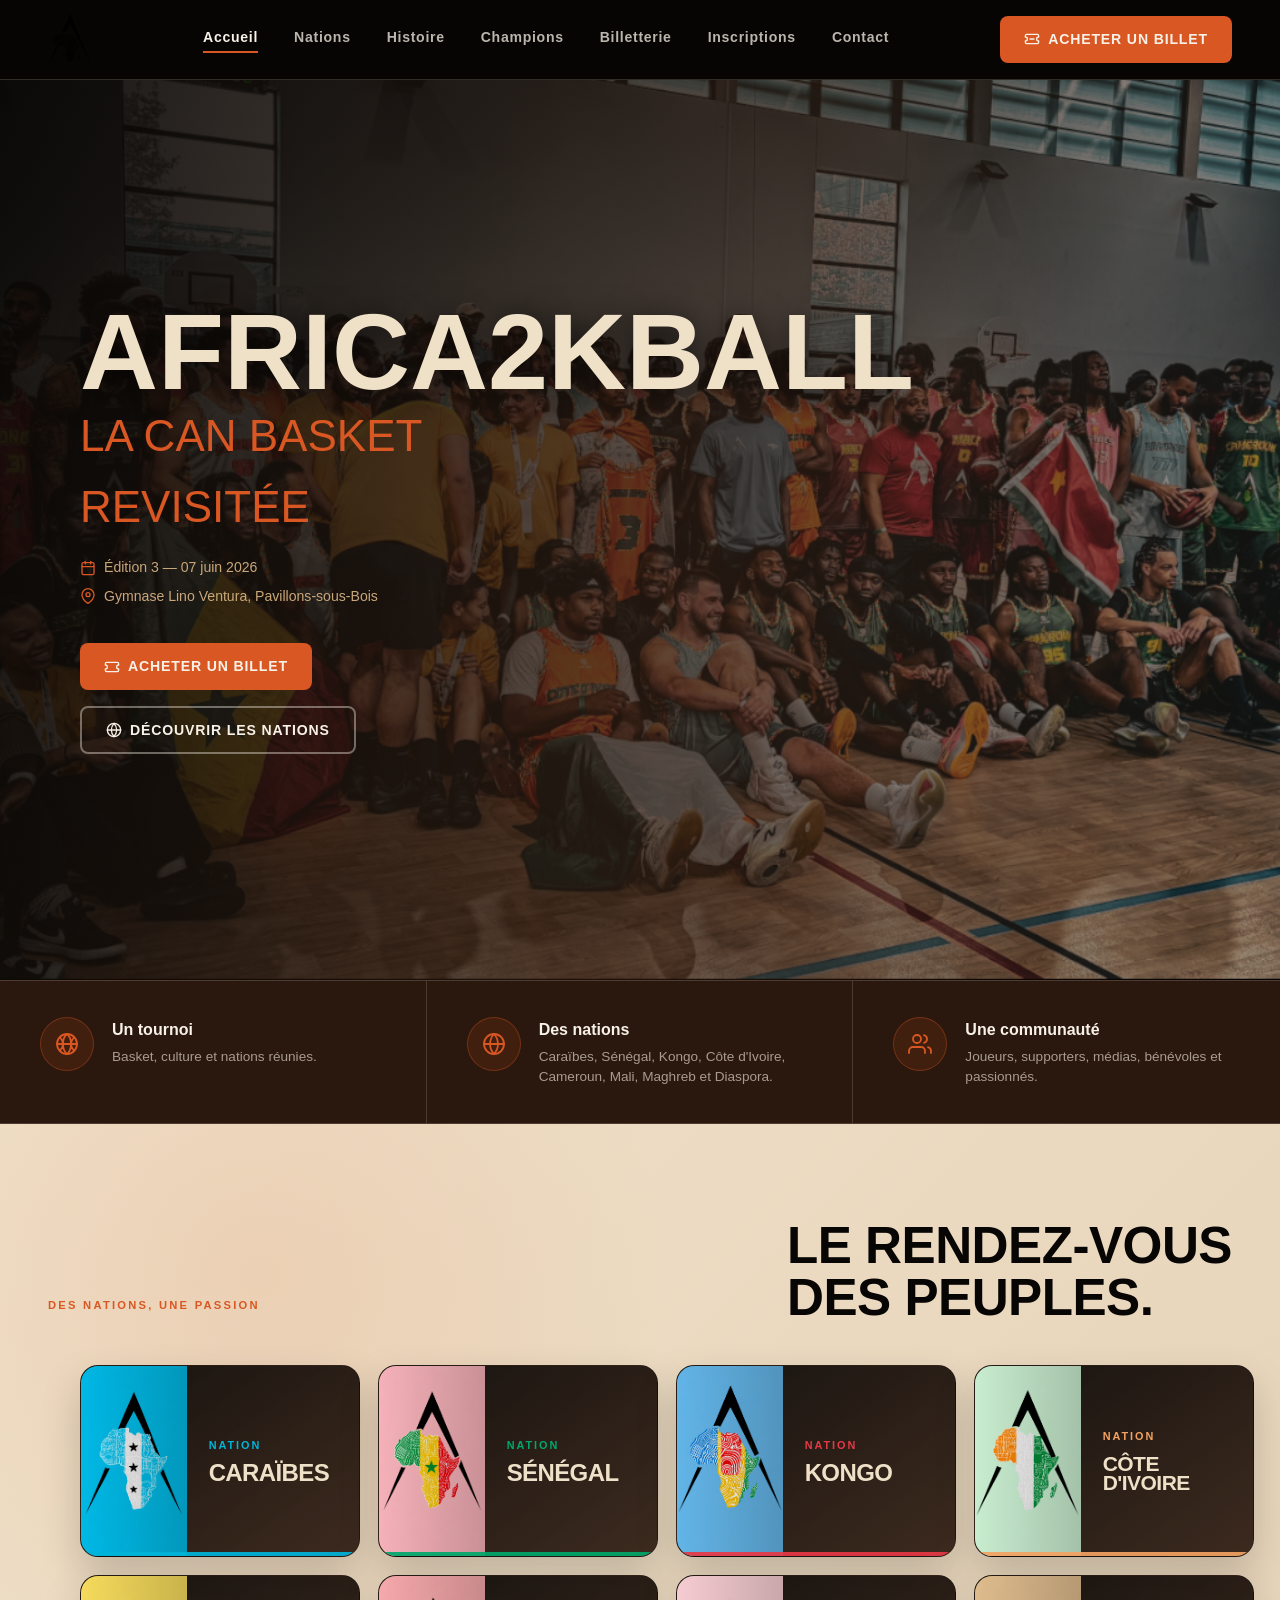
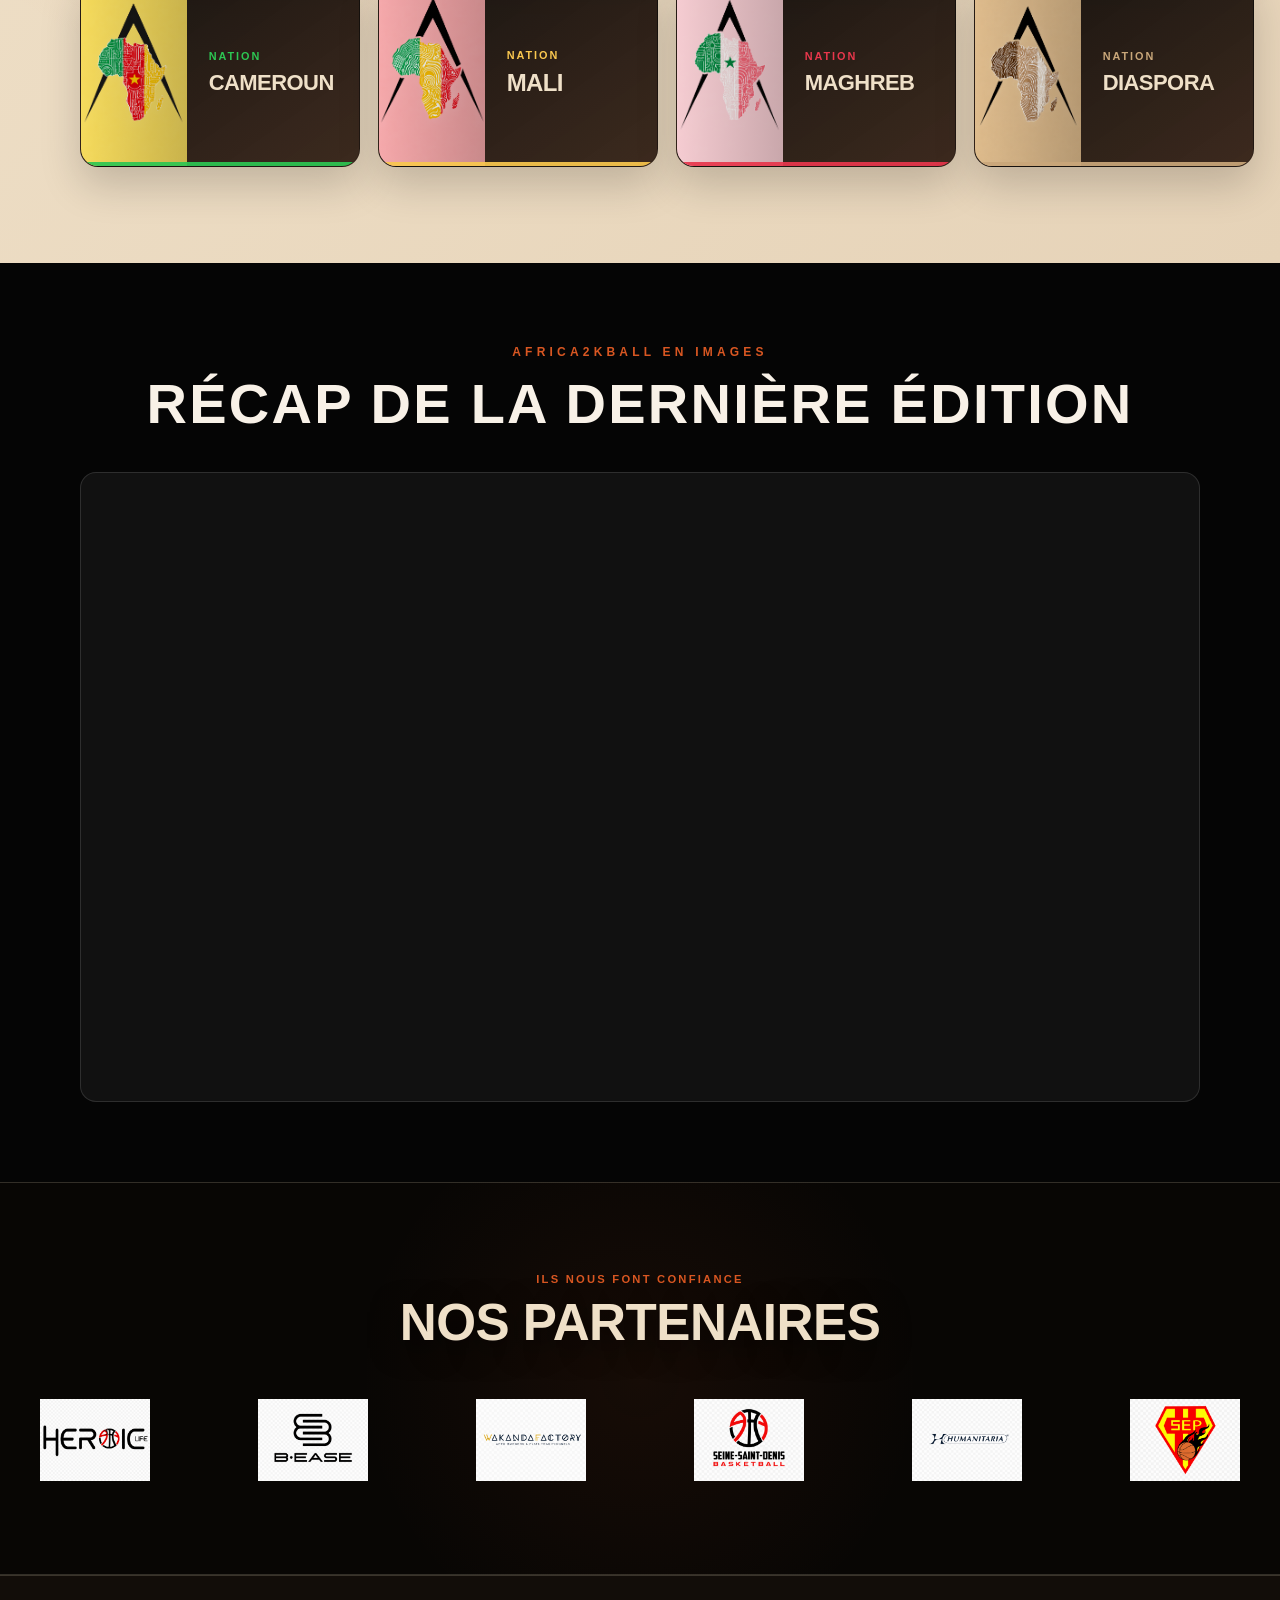
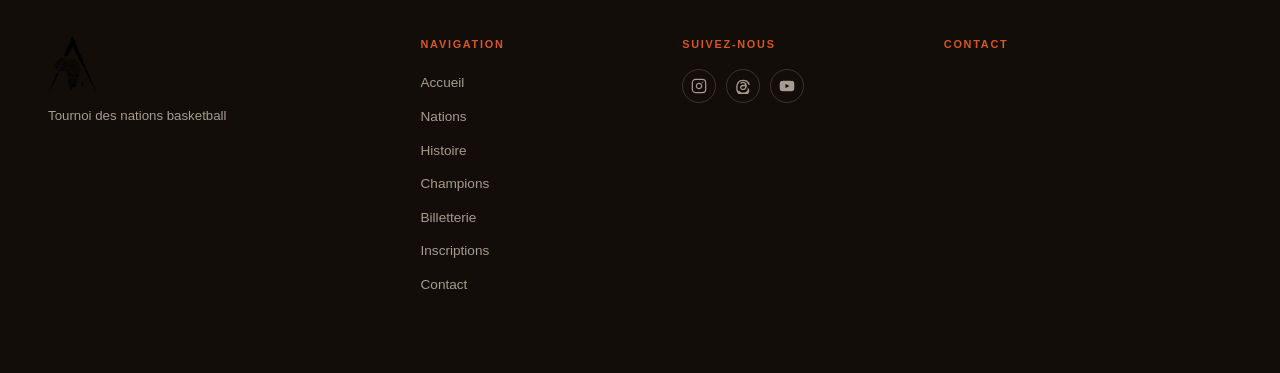
==== commit b990f8c3: "Fix mobile header navigation menu" ====
--- a/index.html
+++ b/index.html
@@ -35,12 +35,12 @@
       Acheter un billet
     </a>
   </div>
-  <button class="burger" id="burger" aria-label="Ouvrir le menu" aria-expanded="false">
+  <button class="burger" id="burger" type="button" aria-label="Ouvrir le menu de navigation" aria-expanded="false" data-mobile-menu-toggle>
     <span></span><span></span><span></span>
   </button>
 </header>
 
-<nav class="mobile-nav" id="mobileNav" aria-hidden="true">
+<nav class="mobile-nav" id="mobileNav" aria-hidden="true" data-mobile-header-menu>
   <a href="index.html" class="active">Accueil</a>
   <a href="nations.html">Nations</a>
   <a href="histoire.html">Histoire</a>
@@ -226,7 +226,7 @@
   <h2>Récap de la dernière édition</h2>
   <div class="youtube-wrapper">
     <iframe
-      src="https://www.youtube.com/embed/RU4grJwDQt4?start=676&rel=0"
+      src="https://www.youtube.com/embed/RU4grJwDQt4?rel=0"
       title="Récap de la dernière édition Africa2KBall"
       frameborder="0"
       allow="accelerometer; autoplay; clipboard-write; encrypted-media; gyroscope; picture-in-picture; web-share"
@@ -298,12 +298,4 @@
       <div class="footer-brand"><img src="assets/images/logo-africa2kball.png" alt="Africa2KBall" /><p class="footer-brand-tagline">Tournoi des nations basketball</p></div>
       <div class="footer-col"><h4>Navigation</h4><ul><li><a href="index.html">Accueil</a></li><li><a href="nations.html">Nations</a></li><li><a href="histoire.html">Histoire</a></li><li><a href="champions.html">Champions</a></li><li><a href="billetterie.html">Billetterie</a></li><li><a href="inscriptions.html">Inscriptions</a></li><li><a href="contact.html">Contact</a></li></ul></div>
       <div class="footer-col"><h4>Suivez-nous</h4><div class="footer-social"><a href="https://www.instagram.com/africa2kball/" class="footer-social-link" aria-label="Instagram" target="_blank" rel="noopener noreferrer"><svg viewBox="0 0 24 24" fill="none" stroke="currentColor" stroke-width="1.8" stroke-linecap="round" stroke-linejoin="round"><rect x="2" y="2" width="20" height="20" rx="5"/><path d="M16 11.37A4 4 0 1 1 12.63 8 4 4 0 0 1 16 11.37z"/><line x1="17.5" y1="6.5" x2="17.51" y2="6.5"/></svg></a><a href="https://www.threads.com/@africa2kball?xmt=AQG0VW9sUSEEBr_rvUQ953yunTLYi_iyUJB1lKXi1x9jV-k" class="footer-social-link" aria-label="Threads" target="_blank" rel="noopener noreferrer"><svg viewBox="0 0 192 192" fill="currentColor" width="18" height="18"><path d="M141.537 88.988c-.827-.404-1.667-.785-2.518-1.15-1.482-27.307-16.403-42.94-41.457-43.1h-.113c-14.986 0-27.449 6.397-35.12 17.036l13.779 9.452c5.73-8.695 14.724-10.548 21.347-10.548h.073c8.25.053 14.474 2.451 18.503 7.129 2.932 3.405 4.893 8.111 5.864 14.05-7.314-1.243-15.224-1.625-23.68-1.14-23.82 1.372-39.134 15.265-38.105 34.569.521 9.792 5.399 18.216 13.734 23.719 7.047 4.652 16.124 6.927 25.557 6.412 12.458-.683 22.231-5.436 29.049-14.127 5.178-6.6 8.453-15.153 9.899-25.93 5.937 3.583 10.337 8.298 12.767 13.966 4.132 9.635 4.373 25.468-8.546 38.376-11.319 11.308-24.925 16.2-45.488 16.351-22.809-.17-40.059-7.485-51.275-21.743C35.236 159.966 29.808 140.682 29.605 116c.203-24.682 5.631-43.966 16.133-57.317C57.003 44.425 74.253 37.11 97.062 36.94c22.975.171 40.526 7.521 52.171 21.848 5.71 7.026 10.015 15.861 12.853 26.163l16.147-4.308C175.793 67.48 170.38 56.553 163.014 47.491 148.085 29.124 126.251 19.712 98.118 19.518h-.113c-28.075.194-49.665 9.641-64.169 28.028C20.931 64.063 14.273 86.892 14.049 115.509L14.048 116l.001.491c.224 28.617 6.882 51.447 19.787 67.905 14.504 18.386 36.094 27.833 64.169 28.028h.113c25.03-.173 42.624-6.708 57.118-21.189 18.963-18.945 18.392-42.692 12.142-57.27-4.264-9.739-12.433-17.561-24.723-24.574l-.119-.057.001-.356zm-43.097 41.027c-10.44.588-21.286-4.098-21.821-14.135-.464-7.442 5.228-15.746 22.394-16.735 1.966-.113 3.895-.168 5.79-.168 6.235 0 12.068.606 17.371 1.765-1.978 24.702-13.58 28.713-23.734 29.273z"/></svg></a><a href="https://www.youtube.com/watch?v=RU4grJwDQt4&t=676s" class="footer-social-link" aria-label="Africa 2K Ball 2025" target="_blank" rel="noopener noreferrer"><svg viewBox="0 0 24 24" fill="currentColor"><path d="M22.54 6.42a2.78 2.78 0 0 0-1.95-1.96C18.88 4 12 4 12 4s-6.88 0-8.59.46a2.78 2.78 0 0 0-1.95 1.96A29 29 0 0 0 1 12a29 29 0 0 0 .46 5.58A2.78 2.78 0 0 0 3.41 19.6C5.12 20 12 20 12 20s6.88 0 8.59-.4a2.78 2.78 0 0 0 1.95-1.95A29 29 0 0 0 23 12a29 29 0 0 0-.46-5.58z"/><polygon fill="var(--black)" points="9.75,15.02 15.5,12 9.75,8.98 9.75,15.02"/></svg></a></div></div>
-      <div class="footer-col"><h4>Contact</h4><div class="footer-contact-list"><div class="footer-contact-item"><svg viewBox="0 0 24 24" fill="none" stroke="currentColor" stroke-width="1.8" stroke-linecap="round" stroke-linejoin="round"><path d="M4 4h16c1.1 0 2 .9 2 2v12c0 1.1-.9 2-2 2H4c-1.1 0-2-.9-2-2V6c0-1.1.9-2 2-2z"/><polyline points="22,6 12,13 2,6"/></svg>contact@africa2kball.com</div><div class="footer-contact-item"><svg viewBox="0 0 24 24" fill="none" stroke="currentColor" stroke-width="1.8" stroke-linecap="round" stroke-linejoin="round"><path d="M21 10c0 7-9 13-9 13s-9-6-9-13a9 9 0 0 1 18 0z"/><circle cx="12" cy="10" r="3"/></svg>Pavillons-sous-Bois, France</div></div></div>
-    </div>
-    <div class="footer-bottom"><p>© 2026 Africa2KBall &mdash; Tous droits réservés.</p><div class="footer-legal"><a href="mentions-legales.html">Mentions légales</a><a href="politique-confidentialite.html">Politique de confidentialité</a><a href="cgv.html">CGV</a></div></div>
-  </div>
-</footer>
-
-<script src="assets/js/main.js"></script>
-</body>
-</html>+      <div class="footer-col"><h4>Contact</h4><div class="footer-contact-list"><div class="footer-contact-item"><svg viewBox="0 0 24 24" fill="none" stroke="currentColor" stroke-width="1.8" stroke-linecap="round" stroke-linejoin="round"><path d="M4 4h16c1.1 0 2 .9 2 2v12c0
--- a/assets/css/style.css
+++ b/assets/css/style.css
@@ -3721,3 +3721,77 @@
     padding: 56px 0;
   }
 }
+
+/* ============================================================
+   V16 — Menu mobile header — système complet (remplace open/display)
+   Approche : opacity + visibility + transform pour compatibilité
+   maximale mobile (iOS Safari, Android Chrome, WebView)
+   ============================================================ */
+
+/* Base : menu caché par défaut via visibility+opacity (plus fiable que
+   display:none sur certains moteurs mobiles pour les transitions) */
+.mobile-nav {
+  display: flex !important;        /* toujours dans le flux flex */
+  flex-direction: column !important;
+  position: fixed !important;
+  top: 80px !important;
+  left: 0 !important; right: 0 !important;
+  z-index: 1050 !important;        /* au-dessus du header (1000) */
+  padding: 18px 20px 22px !important;
+  gap: 0 !important;
+  background: rgba(5,5,5,.97) !important;
+  border-top: 1px solid rgba(255,255,255,.08) !important;
+  border-bottom: 1px solid rgba(255,255,255,.08) !important;
+  /* Caché par défaut */
+  opacity: 0 !important;
+  visibility: hidden !important;
+  pointer-events: none !important;
+  transform: translateY(-10px) !important;
+  transition: opacity .22s ease, transform .22s ease, visibility .22s ease !important;
+}
+
+/* Ouvert — classe is-open ajoutée par JS */
+.mobile-nav.is-open {
+  opacity: 1 !important;
+  visibility: visible !important;
+  pointer-events: auto !important;
+  transform: translateY(0) !important;
+}
+
+/* Rétro-compatibilité : .open fonctionne aussi */
+.mobile-nav.open {
+  opacity: 1 !important;
+  visibility: visible !important;
+  pointer-events: auto !important;
+  transform: translateY(0) !important;
+}
+
+/* Liens du menu mobile */
+.mobile-nav a {
+  display: flex !important;
+  align-items: center !important;
+  min-height: 48px !important;
+  color: var(--white) !important;
+  font-weight: 700 !important;
+  letter-spacing: .04em !important;
+  text-transform: uppercase !important;
+  font-size: .92rem !important;
+  border-bottom: 1px solid rgba(255,255,255,.08) !important;
+  text-decoration: none !important;
+}
+.mobile-nav a:last-child { border-bottom: 0 !important; }
+.mobile-nav a.active { color: var(--orange) !important; }
+.mobile-nav .btn-primary {
+  justify-content: center !important;
+  margin-top: 14px !important;
+  min-height: 52px !important;
+  border-radius: 10px !important;
+  background: var(--orange) !important;
+  color: var(--white) !important;
+}
+
+/* Masquer complètement sur desktop */
+@media (min-width: 901px) {
+  .mobile-nav { display: none !important; }
+  .burger { display: none !important; }
+}
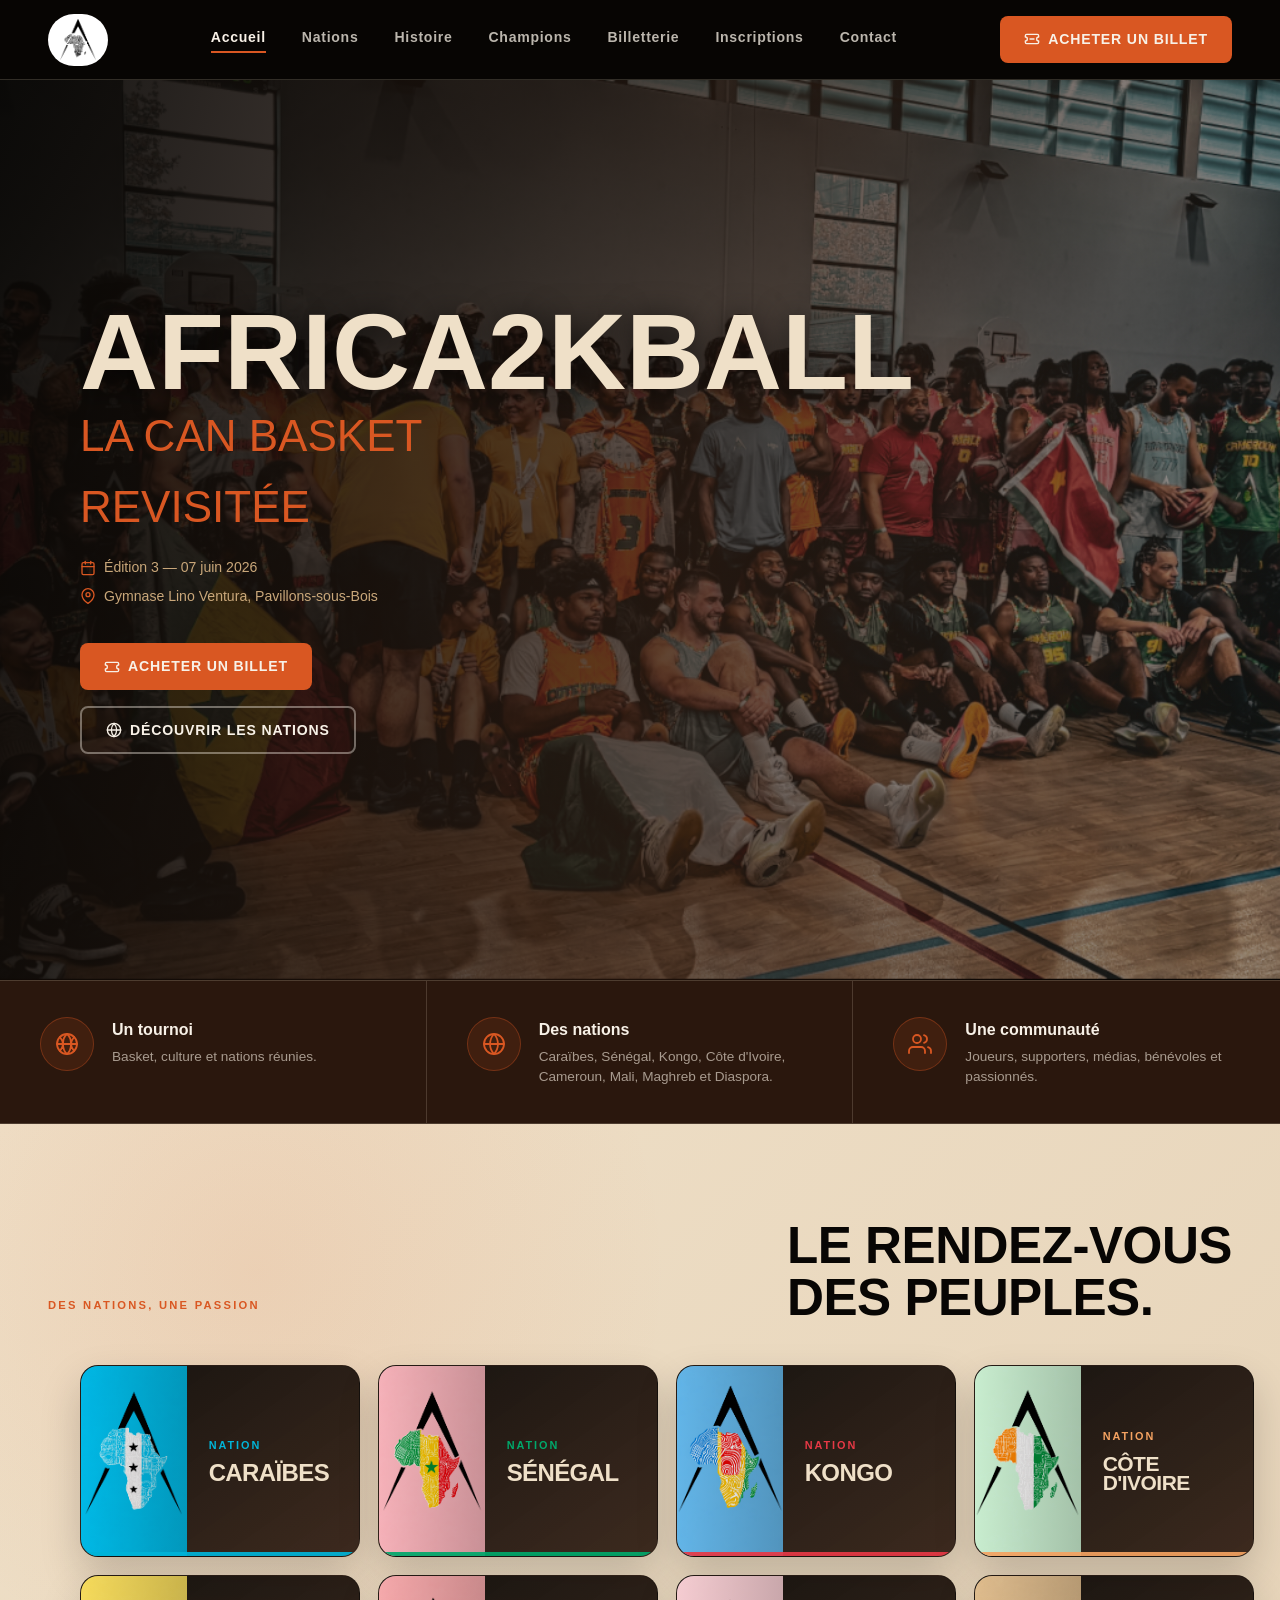
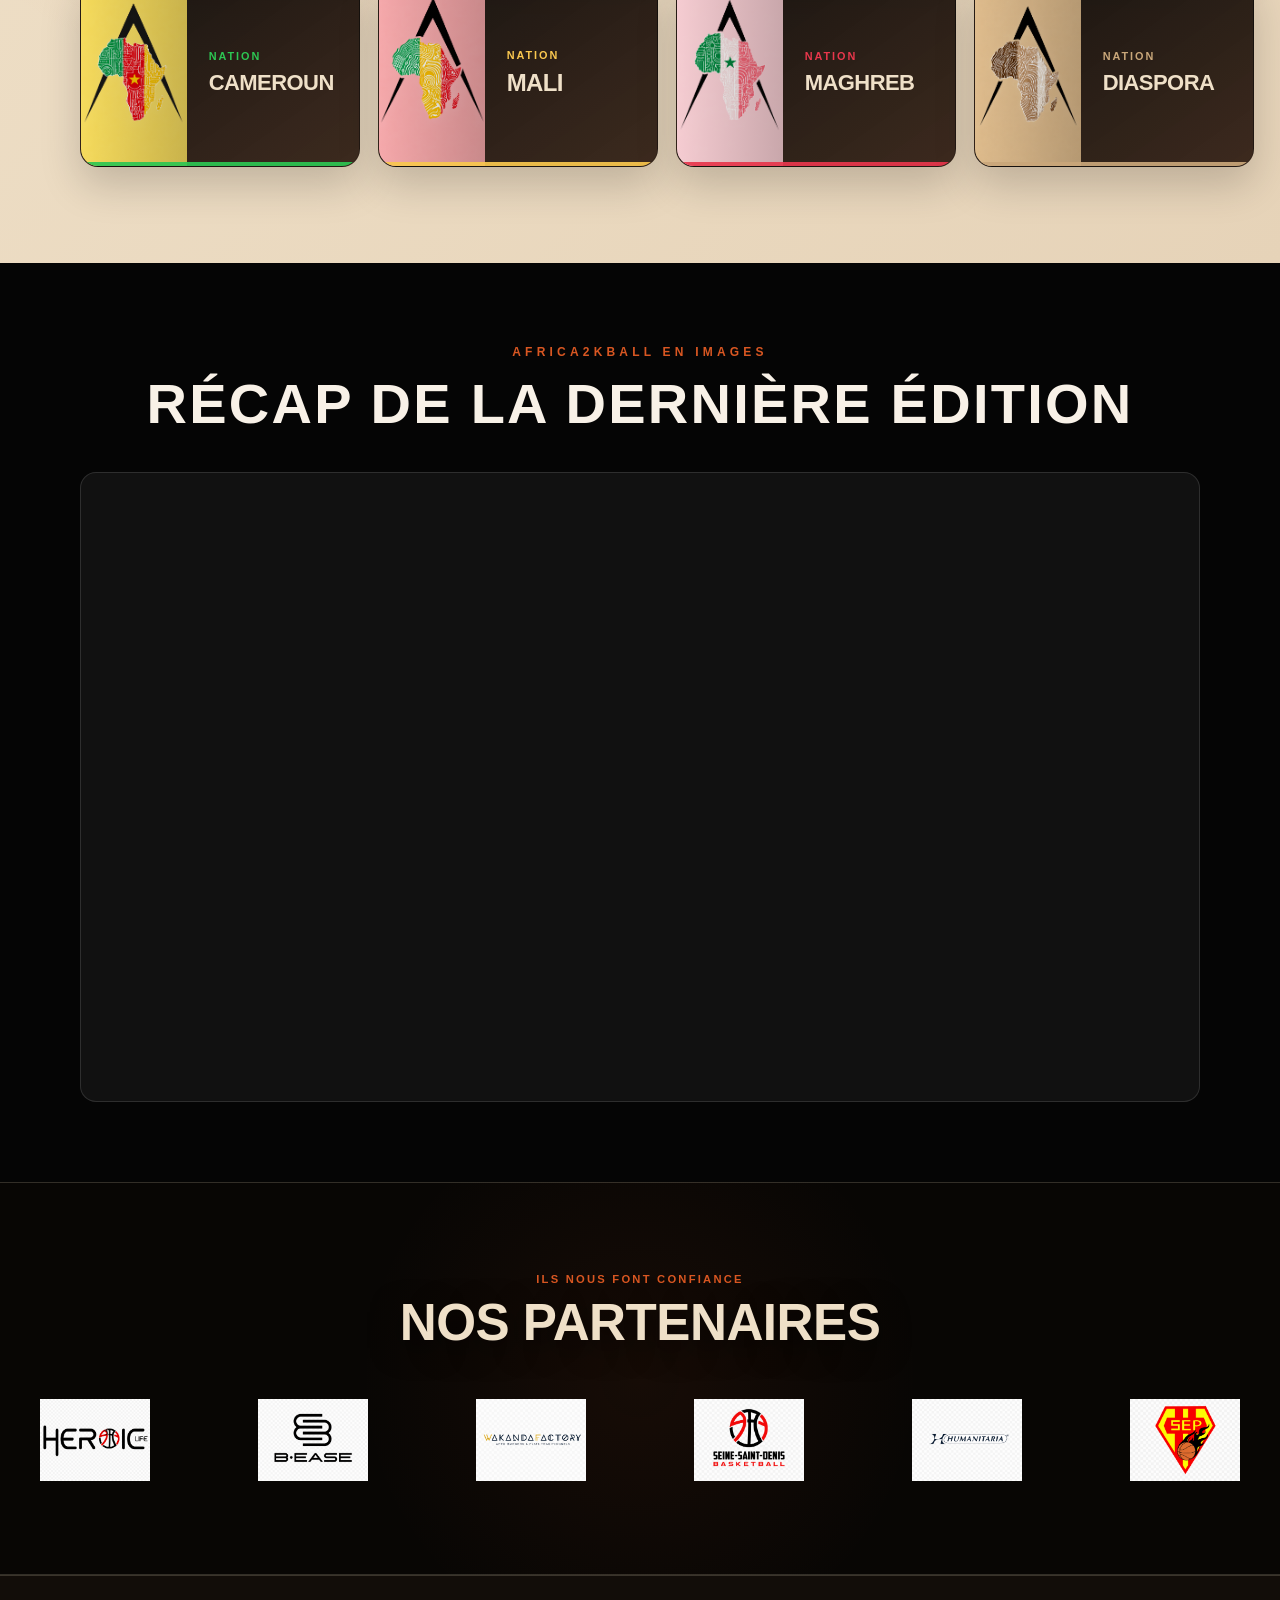
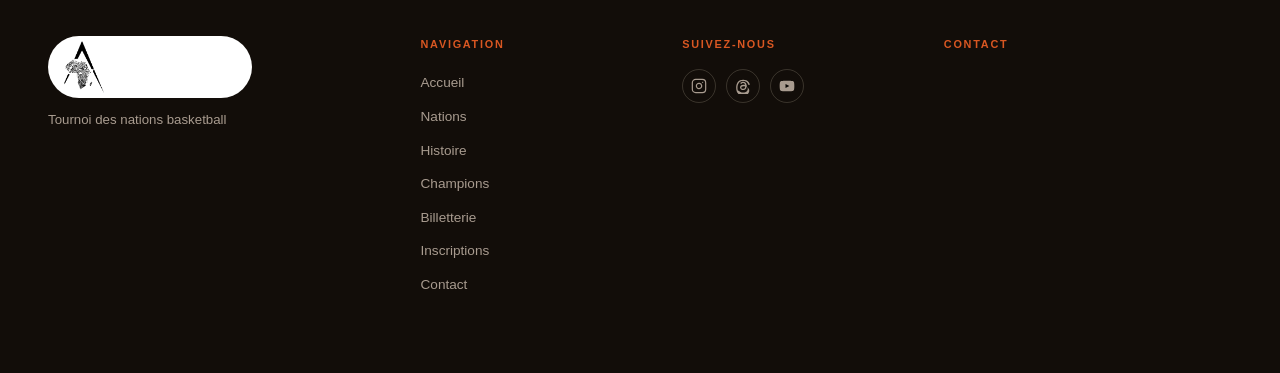
==== commit d9730042: "Fix final mobile header menu loading" ====
--- a/index.html
+++ b/index.html
@@ -9,7 +9,8 @@
   <meta property="og:description" content="Édition 3 — 07 juin 2026 — Gymnase Lino Ventura, Pavillons-sous-Bois." />
   <meta property="og:image" content="assets/images/hero-africa2kball.PNG" />
   <meta property="og:type" content="website" />
-  <link rel="stylesheet" href="assets/css/style.css" />
+  <link rel="stylesheet" href="assets/css/style.css?v=mobile-menu-v21" />
+  <script src="assets/js/main.js?v=mobile-menu-v21" defer></script>
 </head>
 <body>
 
--- a/assets/css/style.css
+++ b/assets/css/style.css
@@ -172,7 +172,8 @@
   gap: 0;
   z-index: 999;
 }
-.mobile-nav.open { display: flex; }
+.mobile-nav.open,
+.mobile-nav.is-open { display: flex; }
 .mobile-nav a {
   font-size: 1rem;
   font-weight: 600;
@@ -3728,70 +3729,161 @@
    maximale mobile (iOS Safari, Android Chrome, WebView)
    ============================================================ */
 
-/* Base : menu caché par défaut via visibility+opacity (plus fiable que
-   display:none sur certains moteurs mobiles pour les transitions) */
+/* ============================================================
+   V20 — MENU MOBILE + LOGO FOND BLANC — BLOC UNIQUE AUTORITAIRE
+   Remplace V16 / V18 / V19 entièrement.
+   ============================================================ */
+
+/* ---- Logo header : fond blanc pill ---- */
+.header-logo {
+  background: #ffffff !important;
+  border-radius: 999px !important;
+  padding: 5px 12px !important;
+  display: inline-flex !important;
+  align-items: center !important;
+  justify-content: center !important;
+  flex-shrink: 0 !important;
+  position: relative !important;
+  z-index: 1001 !important;
+}
+.header-logo img {
+  height: 42px !important;
+  width: auto !important;
+  display: block !important;
+  object-fit: contain !important;
+}
+@media (max-width: 900px) {
+  .header-logo { padding: 4px 10px !important; }
+  .header-logo img { height: 36px !important; }
+}
+
+/* ---- Logo footer : fond blanc pill ---- */
+.footer-brand > img:first-child {
+  background: #ffffff !important;
+  border-radius: 999px !important;
+  padding: 5px 12px !important;
+  height: 52px !important;
+  width: auto !important;
+  display: block !important;
+  object-fit: contain !important;
+  box-sizing: content-box !important;
+}
+
+/* ---- MENU MOBILE : masqué par défaut, display:flex quand ouvert ---- */
 .mobile-nav {
-  display: flex !important;        /* toujours dans le flux flex */
+  display: none;
+  position: fixed;
+  top: 66px;
+  left: 0;
+  right: 0;
+  z-index: 1200;
+  flex-direction: column;
+  padding: 18px 20px 22px;
+  background: rgba(5, 5, 5, 0.98);
+  border-top: 1px solid rgba(255, 255, 255, 0.08);
+  border-bottom: 1px solid rgba(255, 255, 255, 0.08);
+}
+
+/* Ouvert — JS ajoute les deux classes pour compatibilité maximale */
+.mobile-nav.is-open,
+.mobile-nav.open {
+  display: flex !important;
   flex-direction: column !important;
-  position: fixed !important;
-  top: 80px !important;
-  left: 0 !important; right: 0 !important;
-  z-index: 1050 !important;        /* au-dessus du header (1000) */
-  padding: 18px 20px 22px !important;
-  gap: 0 !important;
-  background: rgba(5,5,5,.97) !important;
-  border-top: 1px solid rgba(255,255,255,.08) !important;
-  border-bottom: 1px solid rgba(255,255,255,.08) !important;
-  /* Caché par défaut */
-  opacity: 0 !important;
-  visibility: hidden !important;
-  pointer-events: none !important;
-  transform: translateY(-10px) !important;
-  transition: opacity .22s ease, transform .22s ease, visibility .22s ease !important;
-}
-
-/* Ouvert — classe is-open ajoutée par JS */
-.mobile-nav.is-open {
-  opacity: 1 !important;
-  visibility: visible !important;
-  pointer-events: auto !important;
-  transform: translateY(0) !important;
-}
-
-/* Rétro-compatibilité : .open fonctionne aussi */
-.mobile-nav.open {
-  opacity: 1 !important;
-  visibility: visible !important;
-  pointer-events: auto !important;
-  transform: translateY(0) !important;
 }
 
 /* Liens du menu mobile */
 .mobile-nav a {
-  display: flex !important;
-  align-items: center !important;
-  min-height: 48px !important;
-  color: var(--white) !important;
-  font-weight: 700 !important;
-  letter-spacing: .04em !important;
-  text-transform: uppercase !important;
-  font-size: .92rem !important;
-  border-bottom: 1px solid rgba(255,255,255,.08) !important;
-  text-decoration: none !important;
-}
-.mobile-nav a:last-child { border-bottom: 0 !important; }
-.mobile-nav a.active { color: var(--orange) !important; }
+  display: flex;
+  align-items: center;
+  min-height: 48px;
+  color: var(--white);
+  font-weight: 700;
+  letter-spacing: .04em;
+  text-transform: uppercase;
+  font-size: .92rem;
+  border-bottom: 1px solid rgba(255, 255, 255, 0.08);
+  text-decoration: none;
+  padding: 0;
+}
+.mobile-nav a:last-child { border-bottom: 0; }
+.mobile-nav a.active { color: var(--orange); }
 .mobile-nav .btn-primary {
-  justify-content: center !important;
-  margin-top: 14px !important;
-  min-height: 52px !important;
-  border-radius: 10px !important;
-  background: var(--orange) !important;
-  color: var(--white) !important;
-}
-
-/* Masquer complètement sur desktop */
+  justify-content: center;
+  margin-top: 14px;
+  min-height: 52px;
+  border-radius: 10px;
+  background: var(--orange);
+  color: var(--white);
+  border-bottom: 0;
+}
+
+/* ---- BURGER : animation pour is-open ET open ---- */
+.burger {
+  display: none;
+  flex-direction: column;
+  gap: 5px;
+  cursor: pointer;
+  padding: 8px;
+  background: transparent;
+  border: 0;
+  margin-left: auto;
+  position: relative;
+  z-index: 1300;
+  pointer-events: auto;
+}
+.burger span {
+  display: block;
+  width: 26px;
+  height: 2px;
+  background: var(--white);
+  border-radius: 2px;
+  transition: transform .25s ease, opacity .25s ease;
+}
+.burger.is-open span:nth-child(1),
+.burger.open span:nth-child(1) { transform: translateY(7px) rotate(45deg); }
+.burger.is-open span:nth-child(2),
+.burger.open span:nth-child(2) { opacity: 0; }
+.burger.is-open span:nth-child(3),
+.burger.open span:nth-child(3) { transform: translateY(-7px) rotate(-45deg); }
+
+/* ---- Z-INDEX hiérarchie header ---- */
+.header { position: relative; z-index: 1100; }
+
+/* ---- Responsive ---- */
+@media (max-width: 900px) {
+  .header { height: 66px !important; padding: 0 20px !important; }
+  .header-nav, .header-cta-wrap { display: none !important; }
+  .burger { display: flex !important; }
+}
 @media (min-width: 901px) {
   .mobile-nav { display: none !important; }
-  .burger { display: none !important; }
-}
+  .burger     { display: none !important; }
+}
+
+/* ============================================================
+   V21 — SÉCURISATION FINALE MENU MOBILE (media query explicite)
+   ============================================================ */
+@media (max-width: 900px) {
+  .header {
+    z-index: 1100 !important;
+  }
+  .burger {
+    display: flex !important;
+    position: relative !important;
+    z-index: 1300 !important;
+    pointer-events: auto !important;
+  }
+  .mobile-nav {
+    position: fixed !important;
+    top: 66px !important;
+    left: 0 !important;
+    right: 0 !important;
+    z-index: 1200 !important;
+    background: rgba(5, 5, 5, 0.98) !important;
+  }
+  .mobile-nav.open,
+  .mobile-nav.is-open {
+    display: flex !important;
+    flex-direction: column !important;
+  }
+}
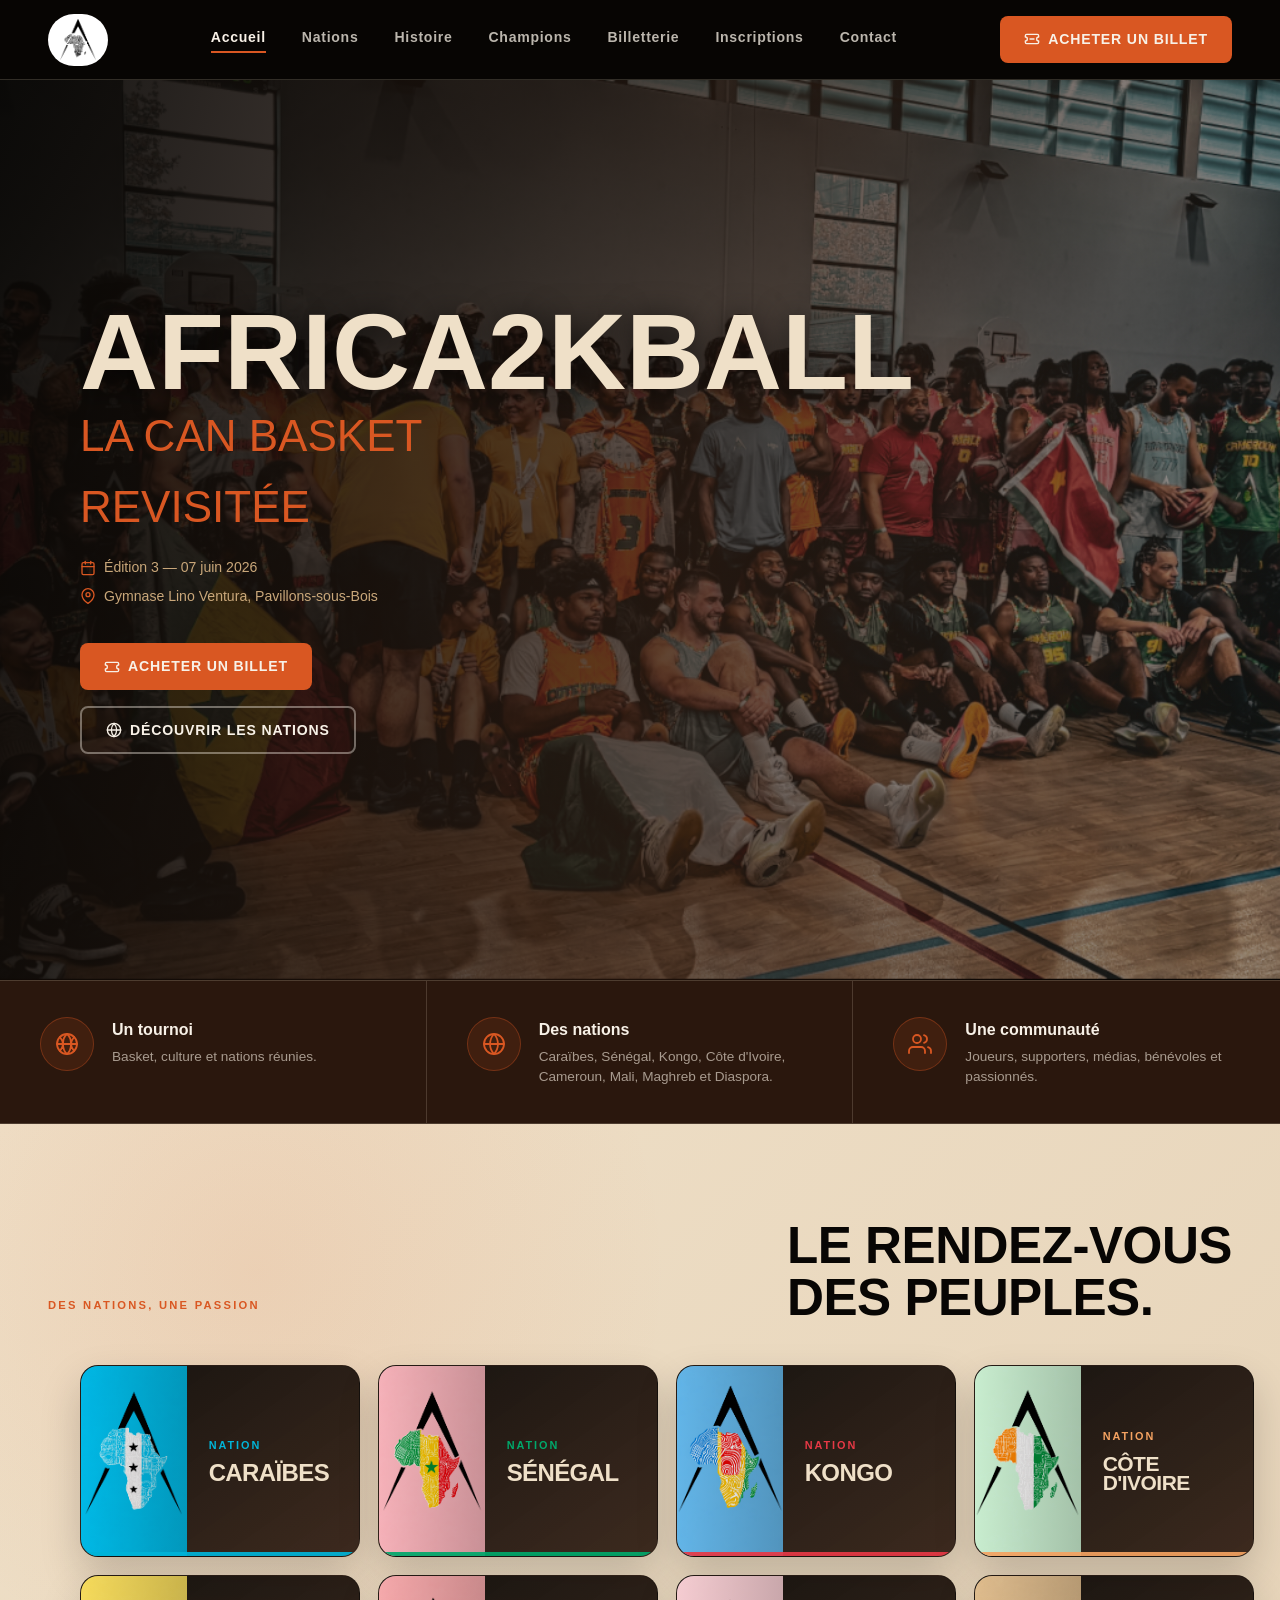
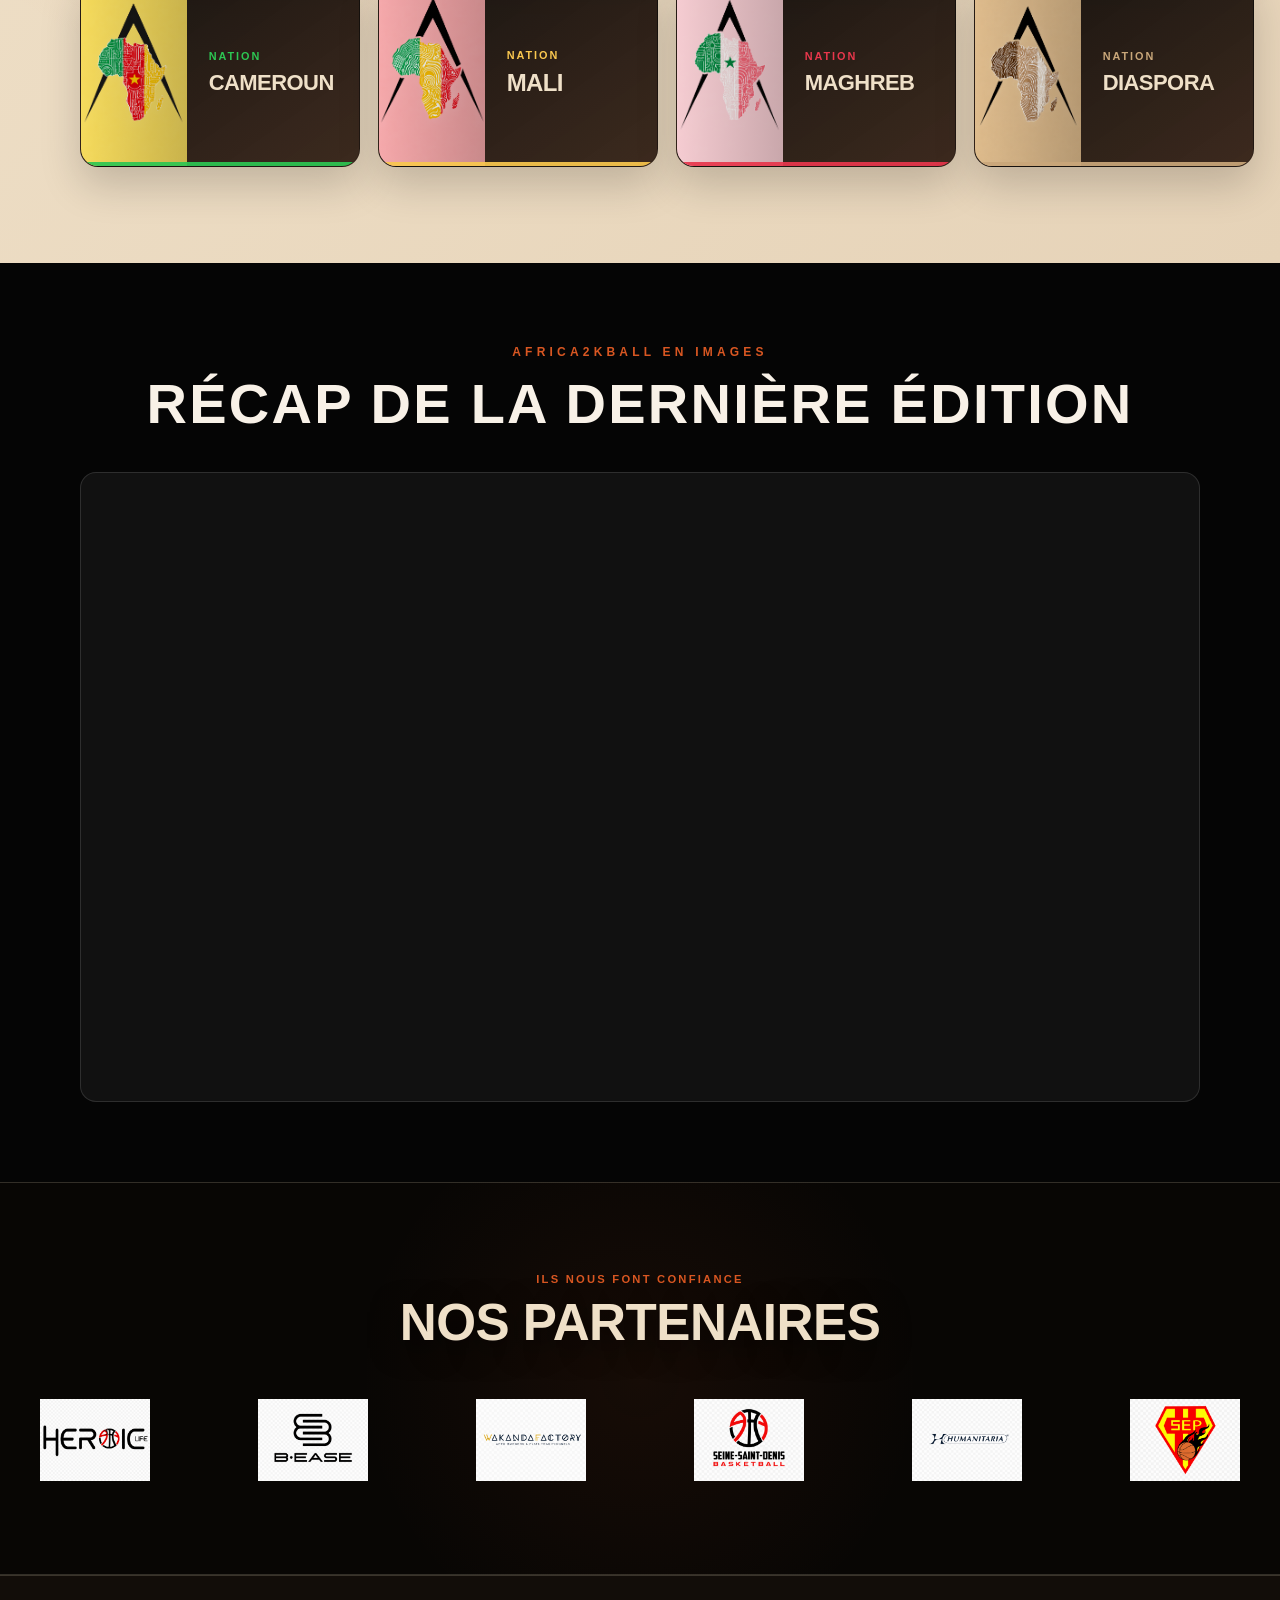
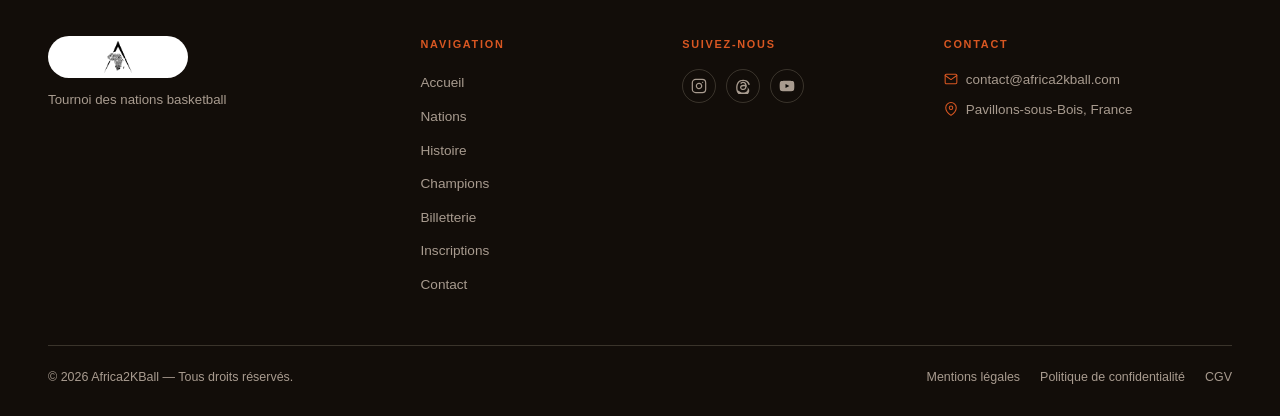
==== commit 537083ab: "Fix mobile menu JS error and footer consistency" ====
--- a/index.html
+++ b/index.html
@@ -9,8 +9,8 @@
   <meta property="og:description" content="Édition 3 — 07 juin 2026 — Gymnase Lino Ventura, Pavillons-sous-Bois." />
   <meta property="og:image" content="assets/images/hero-africa2kball.PNG" />
   <meta property="og:type" content="website" />
-  <link rel="stylesheet" href="assets/css/style.css?v=mobile-menu-v21" />
-  <script src="assets/js/main.js?v=mobile-menu-v21" defer></script>
+  <link rel="stylesheet" href="assets/css/style.css?v=menu-final-jsfix" />
+  <script src="assets/js/main.js?v=menu-final-jsfix" defer></script>
 </head>
 <body>
 
@@ -297,6 +297,12 @@
   <div class="container">
     <div class="footer-grid">
       <div class="footer-brand"><img src="assets/images/logo-africa2kball.png" alt="Africa2KBall" /><p class="footer-brand-tagline">Tournoi des nations basketball</p></div>
-      <div class="footer-col"><h4>Navigation</h4><ul><li><a href="index.html">Accueil</a></li><li><a href="nations.html">Nations</a></li><li><a href="histoire.html">Histoire</a></li><li><a href="champions.html">Champions</a></li><li><a href="billetterie.html">Billetterie</a></li><li><a href="inscriptions.html">Inscriptions</a></li><li><a href="contact.html">Contact</a></li></ul></div>
+      <div class="footer-col"><h4>Navigation</h4><ul><li><a href="index.html" class="active">Accueil</a></li><li><a href="nations.html">Nations</a></li><li><a href="histoire.html">Histoire</a></li><li><a href="champions.html">Champions</a></li><li><a href="billetterie.html">Billetterie</a></li><li><a href="inscriptions.html">Inscriptions</a></li><li><a href="contact.html">Contact</a></li></ul></div>
       <div class="footer-col"><h4>Suivez-nous</h4><div class="footer-social"><a href="https://www.instagram.com/africa2kball/" class="footer-social-link" aria-label="Instagram" target="_blank" rel="noopener noreferrer"><svg viewBox="0 0 24 24" fill="none" stroke="currentColor" stroke-width="1.8" stroke-linecap="round" stroke-linejoin="round"><rect x="2" y="2" width="20" height="20" rx="5"/><path d="M16 11.37A4 4 0 1 1 12.63 8 4 4 0 0 1 16 11.37z"/><line x1="17.5" y1="6.5" x2="17.51" y2="6.5"/></svg></a><a href="https://www.threads.com/@africa2kball?xmt=AQG0VW9sUSEEBr_rvUQ953yunTLYi_iyUJB1lKXi1x9jV-k" class="footer-social-link" aria-label="Threads" target="_blank" rel="noopener noreferrer"><svg viewBox="0 0 192 192" fill="currentColor" width="18" height="18"><path d="M141.537 88.988c-.827-.404-1.667-.785-2.518-1.15-1.482-27.307-16.403-42.94-41.457-43.1h-.113c-14.986 0-27.449 6.397-35.12 17.036l13.779 9.452c5.73-8.695 14.724-10.548 21.347-10.548h.073c8.25.053 14.474 2.451 18.503 7.129 2.932 3.405 4.893 8.111 5.864 14.05-7.314-1.243-15.224-1.625-23.68-1.14-23.82 1.372-39.134 15.265-38.105 34.569.521 9.792 5.399 18.216 13.734 23.719 7.047 4.652 16.124 6.927 25.557 6.412 12.458-.683 22.231-5.436 29.049-14.127 5.178-6.6 8.453-15.153 9.899-25.93 5.937 3.583 10.337 8.298 12.767 13.966 4.132 9.635 4.373 25.468-8.546 38.376-11.319 11.308-24.925 16.2-45.488 16.351-22.809-.17-40.059-7.485-51.275-21.743C35.236 159.966 29.808 140.682 29.605 116c.203-24.682 5.631-43.966 16.133-57.317C57.003 44.425 74.253 37.11 97.062 36.94c22.975.171 40.526 7.521 52.171 21.848 5.71 7.026 10.015 15.861 12.853 26.163l16.147-4.308C175.793 67.48 170.38 56.553 163.014 47.491 148.085 29.124 126.251 19.712 98.118 19.518h-.113c-28.075.194-49.665 9.641-64.169 28.028C20.931 64.063 14.273 86.892 14.049 115.509L14.048 116l.001.491c.224 28.617 6.882 51.447 19.787 67.905 14.504 18.386 36.094 27.833 64.169 28.028h.113c25.03-.173 42.624-6.708 57.118-21.189 18.963-18.945 18.392-42.692 12.142-57.27-4.264-9.739-12.433-17.561-24.723-24.574l-.119-.057.001-.356zm-43.097 41.027c-10.44.588-21.286-4.098-21.821-14.135-.464-7.442 5.228-15.746 22.394-16.735 1.966-.113 3.895-.168 5.79-.168 6.235 0 12.068.606 17.371 1.765-1.978 24.702-13.58 28.713-23.734 29.273z"/></svg></a><a href="https://www.youtube.com/watch?v=RU4grJwDQt4&t=676s" class="footer-social-link" aria-label="Africa 2K Ball 2025" target="_blank" rel="noopener noreferrer"><svg viewBox="0 0 24 24" fill="currentColor"><path d="M22.54 6.42a2.78 2.78 0 0 0-1.95-1.96C18.88 4 12 4 12 4s-6.88 0-8.59.46a2.78 2.78 0 0 0-1.95 1.96A29 29 0 0 0 1 12a29 29 0 0 0 .46 5.58A2.78 2.78 0 0 0 3.41 19.6C5.12 20 12 20 12 20s6.88 0 8.59-.4a2.78 2.78 0 0 0 1.95-1.95A29 29 0 0 0 23 12a29 29 0 0 0-.46-5.58z"/><polygon fill="var(--black)" points="9.75,15.02 15.5,12 9.75,8.98 9.75,15.02"/></svg></a></div></div>
-      <div class="footer-col"><h4>Contact</h4><div class="footer-contact-list"><div class="footer-contact-item"><svg viewBox="0 0 24 24" fill="none" stroke="currentColor" stroke-width="1.8" stroke-linecap="round" stroke-linejoin="round"><path d="M4 4h16c1.1 0 2 .9 2 2v12c0+      <div class="footer-col"><h4>Contact</h4><div class="footer-contact-list"><div class="footer-contact-item"><svg viewBox="0 0 24 24" fill="none" stroke="currentColor" stroke-width="1.8" stroke-linecap="round" stroke-linejoin="round"><path d="M4 4h16c1.1 0 2 .9 2 2v12c0 1.1-.9 2-2 2H4c-1.1 0-2-.9-2-2V6c0-1.1.9-2 2-2z"/><polyline points="22,6 12,13 2,6"/></svg>contact@africa2kball.com</div><div class="footer-contact-item"><svg viewBox="0 0 24 24" fill="none" stroke="currentColor" stroke-width="1.8" stroke-linecap="round" stroke-linejoin="round"><path d="M21 10c0 7-9 13-9 13s-9-6-9-13a9 9 0 0 1 18 0z"/><circle cx="12" cy="10" r="3"/></svg>Pavillons-sous-Bois, France</div></div></div>
+    </div>
+    <div class="footer-bottom"><p>© 2026 Africa2KBall &mdash; Tous droits réservés.</p><div class="footer-legal"><a href="mentions-legales.html">Mentions légales</a><a href="politique-confidentialite.html">Politique de confidentialité</a><a href="cgv.html">CGV</a></div></div>
+  </div>
+</footer>
+</body>
+</html>
--- a/assets/css/style.css
+++ b/assets/css/style.css
@@ -3887,3 +3887,19 @@
     flex-direction: column !important;
   }
 }
+
+/* ============================================================
+   V22 — FOOTER LOGO : corriger la pilule trop large
+   ============================================================ */
+.footer-brand > img:first-child {
+  background: #ffffff !important;
+  border-radius: 999px !important;
+  padding: 5px 12px !important;
+  height: 42px !important;
+  width: auto !important;
+  max-width: 140px !important;
+  object-fit: contain !important;
+  object-position: center !important;
+  display: inline-block !important;
+  box-sizing: border-box !important;
+}
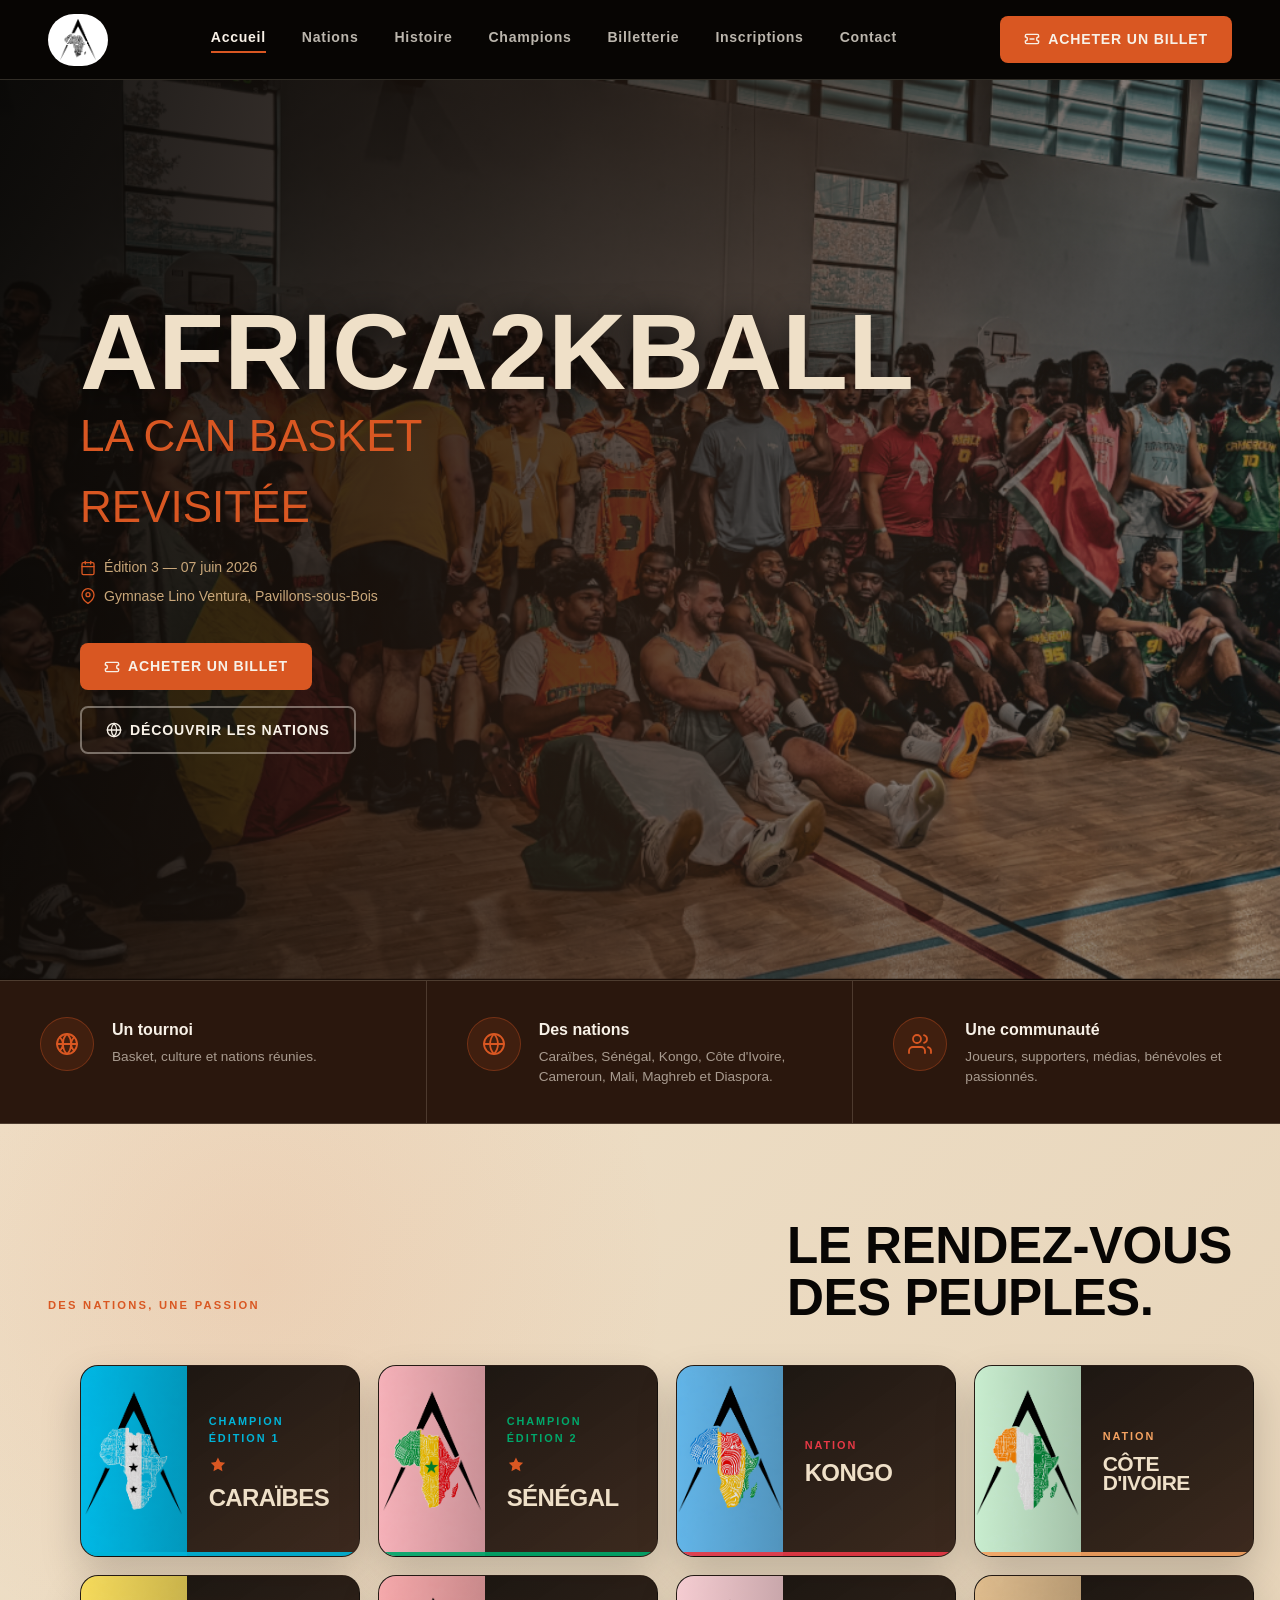
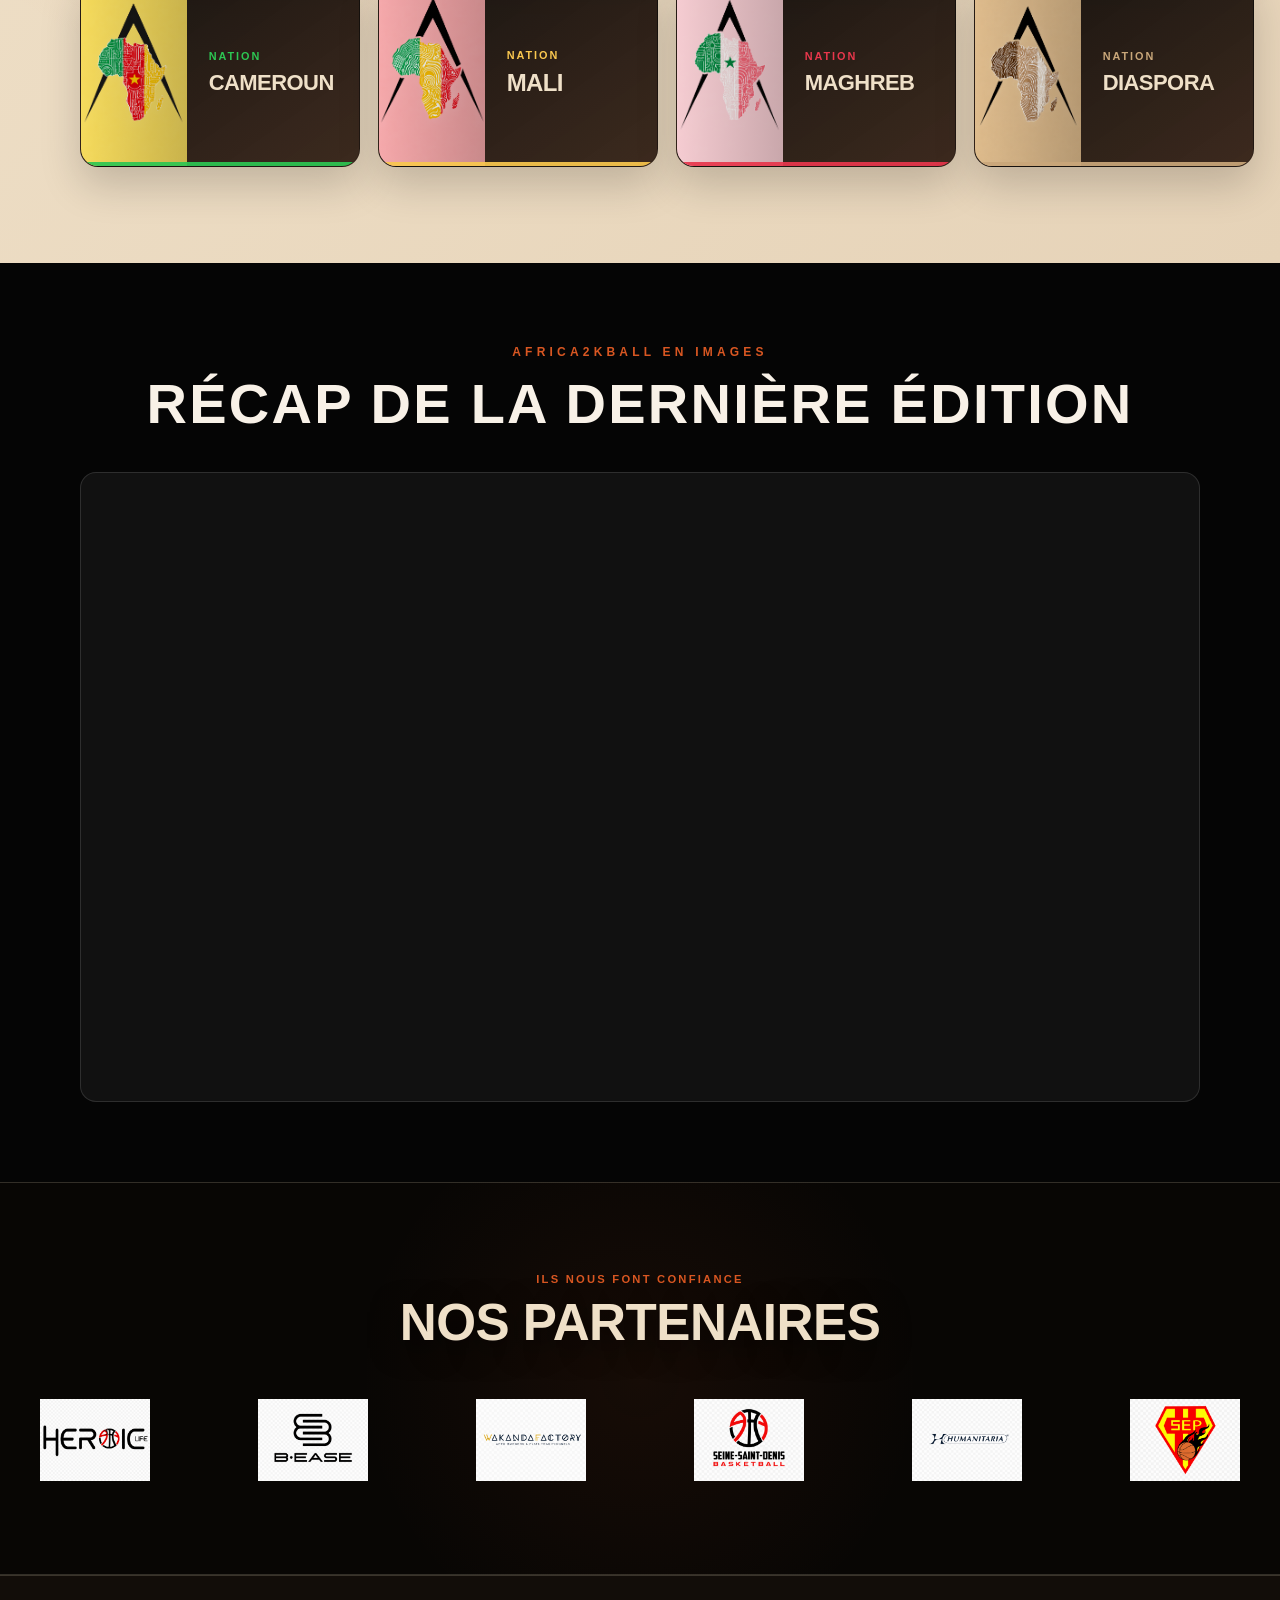
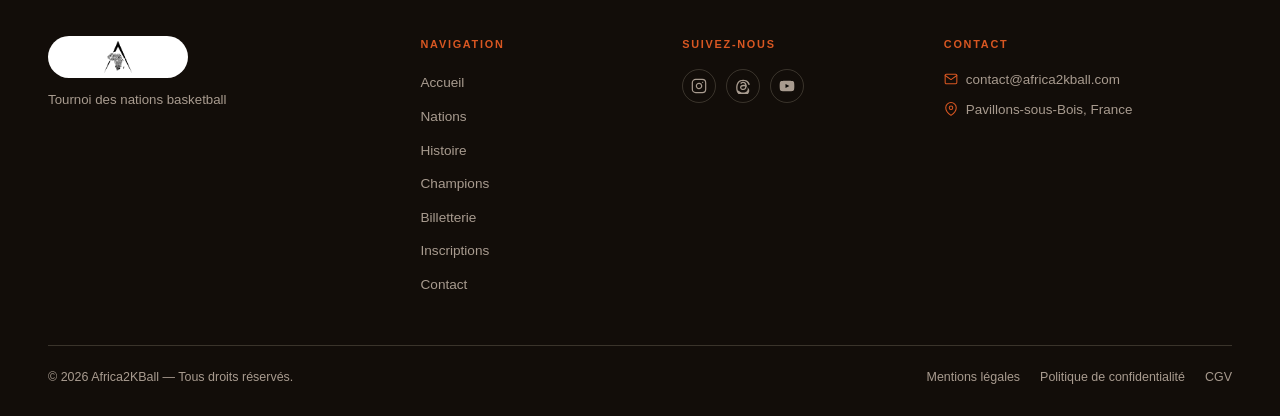
==== commit f886a1cf: "Finalisation admin staff Supabase et corrections Africa2KBall" ====
--- a/index.html
+++ b/index.html
@@ -137,7 +137,8 @@
           <img src="assets/images/flags/caraibes.png" alt="Drapeau Caraïbes" loading="lazy">
         </div>
         <div class="nation-showcase-content">
-          <span class="nation-showcase-label">Nation</span>
+          <span class="nation-showcase-label">Champion Édition 1</span>
+          <span class="champion-star champion-star--top" aria-label="Nation championne"><svg width="20" height="20" viewBox="0 0 24 24" fill="currentColor" aria-hidden="true"><path d="M12 2l2.9 6.1 6.7.9-4.8 4.7 1.2 6.6L12 17.1 6 20.3l1.2-6.6L2.4 9l6.7-.9L12 2z"/></svg></span>
           <strong>Caraïbes</strong>
         </div>
       </a>
@@ -147,7 +148,8 @@
           <img src="assets/images/flags/senegal.png" alt="Drapeau Sénégal" loading="lazy">
         </div>
         <div class="nation-showcase-content">
-          <span class="nation-showcase-label">Nation</span>
+          <span class="nation-showcase-label">Champion Édition 2</span>
+          <span class="champion-star champion-star--top" aria-label="Nation championne"><svg width="20" height="20" viewBox="0 0 24 24" fill="currentColor" aria-hidden="true"><path d="M12 2l2.9 6.1 6.7.9-4.8 4.7 1.2 6.6L12 17.1 6 20.3l1.2-6.6L2.4 9l6.7-.9L12 2z"/></svg></span>
           <strong>Sénégal</strong>
         </div>
       </a>
--- a/assets/css/style.css
+++ b/assets/css/style.css
@@ -3903,3 +3903,111 @@
   display: inline-block !important;
   box-sizing: border-box !important;
 }
+
+/* ============================================================
+   V23 — ÉTOILES CHAMPIONS + COURTSIDE INFO ZONE
+   ============================================================ */
+
+/* Étoile champion — sobre, orange, alignée */
+.champion-star,
+.nation-star {
+  display: inline-flex;
+  align-items: center;
+  justify-content: center;
+  margin-left: 5px;
+  color: var(--orange);
+  font-size: 0.72em;
+  line-height: 1;
+  vertical-align: middle;
+  flex-shrink: 0;
+}
+.champion-star svg,
+.nation-star svg {
+  width: 0.85em;
+  height: 0.85em;
+  fill: var(--orange);
+  stroke: none;
+}
+
+/* Courtside info zone — remplace la zone paiement */
+.courtside-info-zone {
+  margin-top: 18px;
+}
+.courtside-info-card {
+  background: rgba(217,87,34,.1);
+  border: 1px solid rgba(217,87,34,.3);
+  border-radius: 12px;
+  padding: 18px 20px;
+  display: flex;
+  flex-direction: column;
+  gap: 8px;
+}
+.courtside-info-card strong {
+  color: var(--orange);
+  font-size: .95rem;
+  letter-spacing: .04em;
+  text-transform: uppercase;
+}
+.courtside-info-card p {
+  color: rgba(248,241,231,.75);
+  font-size: .88rem;
+  margin: 0;
+  line-height: 1.5;
+}
+
+/* ============================================================
+   V24 — champion-star--top : étoile AU-DESSUS du nom
+   ============================================================ */
+
+/* Variante display:block — se place sur sa propre ligne au-dessus du nom */
+.champion-star--top {
+  display: block;
+  margin: 0 0 7px 0;
+  color: var(--orange);
+  line-height: 1;
+  text-shadow: 0 0 16px rgba(217,87,34,.4);
+}
+.champion-star--top svg {
+  fill: var(--orange);
+  stroke: none;
+  display: block;
+}
+
+/* Index.html — nation-showcase-content déjà flex-column */
+.nation-showcase-content .champion-star--top {
+  align-self: flex-start;
+  margin-bottom: 5px;
+}
+.nation-showcase-content .champion-star--top svg {
+  width: clamp(16px, 1.4vw, 22px);
+  height: clamp(16px, 1.4vw, 22px);
+}
+
+/* Nations.html — nation-card-name avec star au-dessus */
+.nation-card-name--champion {
+  display: flex;
+  flex-direction: column;
+  align-items: flex-start;
+  justify-content: flex-end;
+}
+.nation-card-name--champion .champion-star--top svg {
+  width: 18px;
+  height: 18px;
+}
+
+/* Champions.html — visual-card-body */
+.visual-card-body .champion-star--top svg {
+  width: clamp(22px, 2.5vw, 34px);
+  height: clamp(22px, 2.5vw, 34px);
+}
+
+/* Supprimer l'ancienne version inline (nation-star / champion-star sans --top) */
+.nation-showcase-content .nation-star,
+.nation-card-name .nation-star,
+.champion-name .champion-star {
+  display: none !important;
+}
+
+@media (max-width: 600px) {
+  .champion-star--top svg { width: 18px !important; height: 18px !important; }
+}
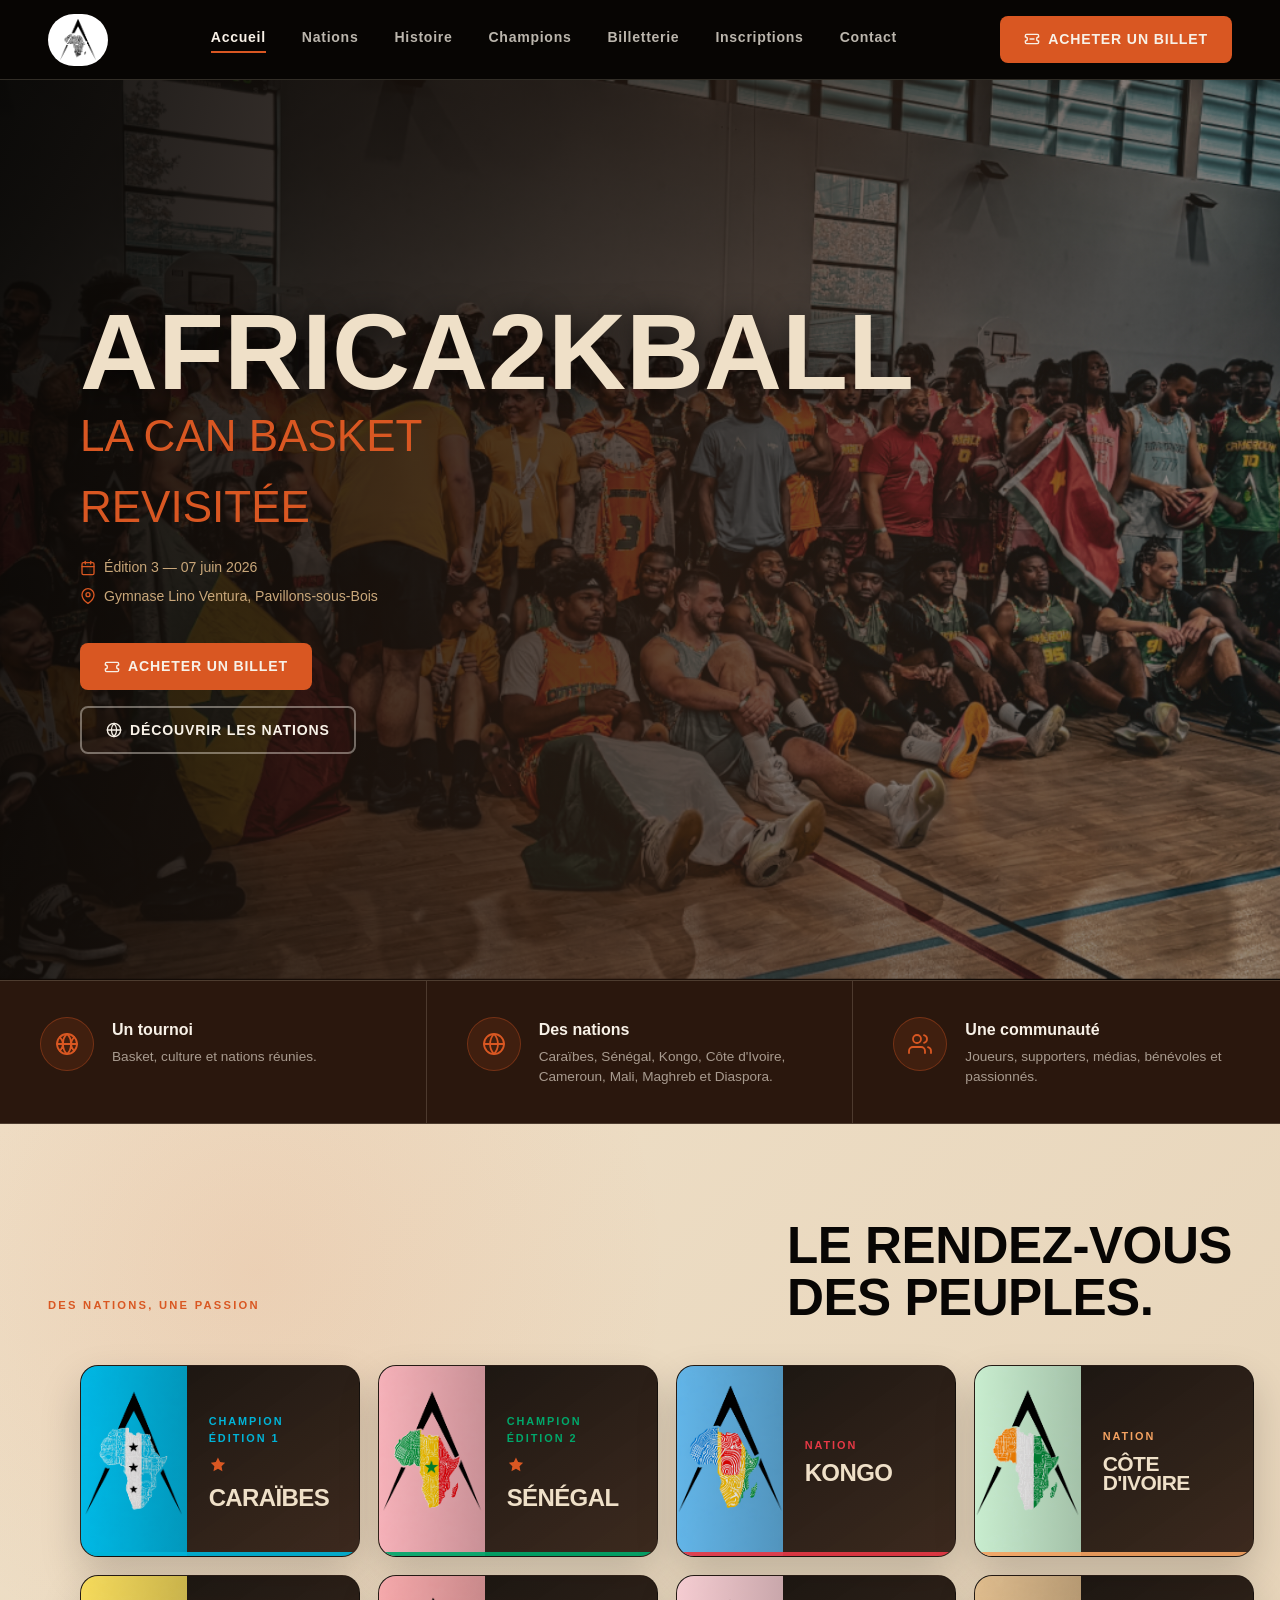
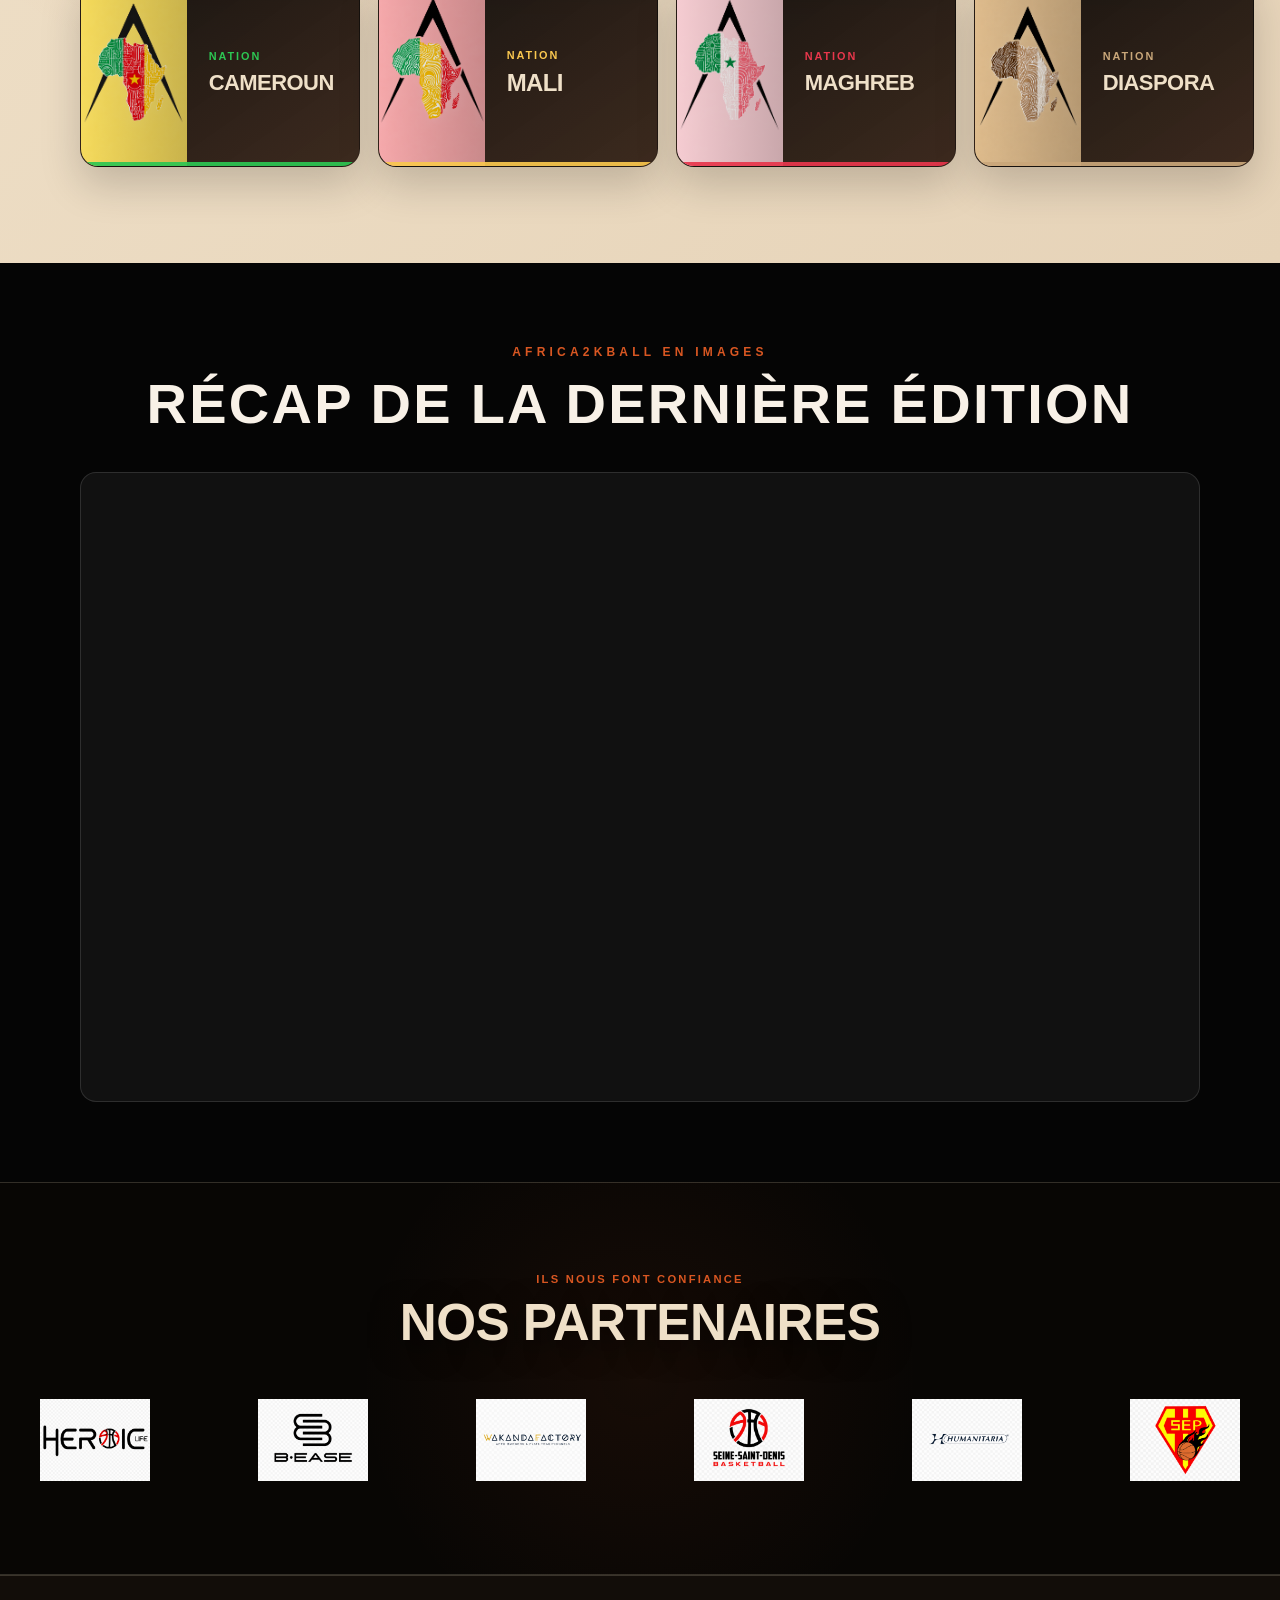
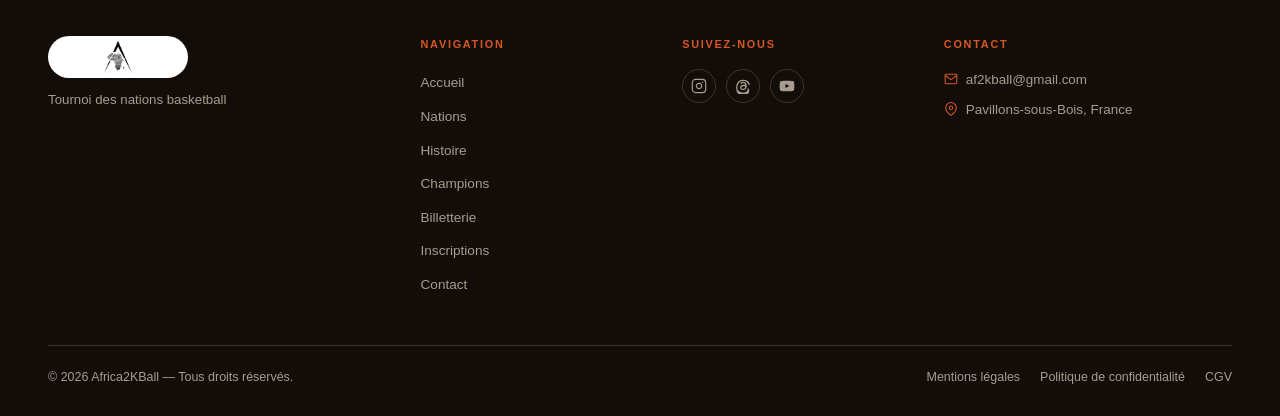
==== commit 02597d50: "Fix billetterie Supabase V27" ====
--- a/index.html
+++ b/index.html
@@ -301,7 +301,7 @@
       <div class="footer-brand"><img src="assets/images/logo-africa2kball.png" alt="Africa2KBall" /><p class="footer-brand-tagline">Tournoi des nations basketball</p></div>
       <div class="footer-col"><h4>Navigation</h4><ul><li><a href="index.html" class="active">Accueil</a></li><li><a href="nations.html">Nations</a></li><li><a href="histoire.html">Histoire</a></li><li><a href="champions.html">Champions</a></li><li><a href="billetterie.html">Billetterie</a></li><li><a href="inscriptions.html">Inscriptions</a></li><li><a href="contact.html">Contact</a></li></ul></div>
       <div class="footer-col"><h4>Suivez-nous</h4><div class="footer-social"><a href="https://www.instagram.com/africa2kball/" class="footer-social-link" aria-label="Instagram" target="_blank" rel="noopener noreferrer"><svg viewBox="0 0 24 24" fill="none" stroke="currentColor" stroke-width="1.8" stroke-linecap="round" stroke-linejoin="round"><rect x="2" y="2" width="20" height="20" rx="5"/><path d="M16 11.37A4 4 0 1 1 12.63 8 4 4 0 0 1 16 11.37z"/><line x1="17.5" y1="6.5" x2="17.51" y2="6.5"/></svg></a><a href="https://www.threads.com/@africa2kball?xmt=AQG0VW9sUSEEBr_rvUQ953yunTLYi_iyUJB1lKXi1x9jV-k" class="footer-social-link" aria-label="Threads" target="_blank" rel="noopener noreferrer"><svg viewBox="0 0 192 192" fill="currentColor" width="18" height="18"><path d="M141.537 88.988c-.827-.404-1.667-.785-2.518-1.15-1.482-27.307-16.403-42.94-41.457-43.1h-.113c-14.986 0-27.449 6.397-35.12 17.036l13.779 9.452c5.73-8.695 14.724-10.548 21.347-10.548h.073c8.25.053 14.474 2.451 18.503 7.129 2.932 3.405 4.893 8.111 5.864 14.05-7.314-1.243-15.224-1.625-23.68-1.14-23.82 1.372-39.134 15.265-38.105 34.569.521 9.792 5.399 18.216 13.734 23.719 7.047 4.652 16.124 6.927 25.557 6.412 12.458-.683 22.231-5.436 29.049-14.127 5.178-6.6 8.453-15.153 9.899-25.93 5.937 3.583 10.337 8.298 12.767 13.966 4.132 9.635 4.373 25.468-8.546 38.376-11.319 11.308-24.925 16.2-45.488 16.351-22.809-.17-40.059-7.485-51.275-21.743C35.236 159.966 29.808 140.682 29.605 116c.203-24.682 5.631-43.966 16.133-57.317C57.003 44.425 74.253 37.11 97.062 36.94c22.975.171 40.526 7.521 52.171 21.848 5.71 7.026 10.015 15.861 12.853 26.163l16.147-4.308C175.793 67.48 170.38 56.553 163.014 47.491 148.085 29.124 126.251 19.712 98.118 19.518h-.113c-28.075.194-49.665 9.641-64.169 28.028C20.931 64.063 14.273 86.892 14.049 115.509L14.048 116l.001.491c.224 28.617 6.882 51.447 19.787 67.905 14.504 18.386 36.094 27.833 64.169 28.028h.113c25.03-.173 42.624-6.708 57.118-21.189 18.963-18.945 18.392-42.692 12.142-57.27-4.264-9.739-12.433-17.561-24.723-24.574l-.119-.057.001-.356zm-43.097 41.027c-10.44.588-21.286-4.098-21.821-14.135-.464-7.442 5.228-15.746 22.394-16.735 1.966-.113 3.895-.168 5.79-.168 6.235 0 12.068.606 17.371 1.765-1.978 24.702-13.58 28.713-23.734 29.273z"/></svg></a><a href="https://www.youtube.com/watch?v=RU4grJwDQt4&t=676s" class="footer-social-link" aria-label="Africa 2K Ball 2025" target="_blank" rel="noopener noreferrer"><svg viewBox="0 0 24 24" fill="currentColor"><path d="M22.54 6.42a2.78 2.78 0 0 0-1.95-1.96C18.88 4 12 4 12 4s-6.88 0-8.59.46a2.78 2.78 0 0 0-1.95 1.96A29 29 0 0 0 1 12a29 29 0 0 0 .46 5.58A2.78 2.78 0 0 0 3.41 19.6C5.12 20 12 20 12 20s6.88 0 8.59-.4a2.78 2.78 0 0 0 1.95-1.95A29 29 0 0 0 23 12a29 29 0 0 0-.46-5.58z"/><polygon fill="var(--black)" points="9.75,15.02 15.5,12 9.75,8.98 9.75,15.02"/></svg></a></div></div>
-      <div class="footer-col"><h4>Contact</h4><div class="footer-contact-list"><div class="footer-contact-item"><svg viewBox="0 0 24 24" fill="none" stroke="currentColor" stroke-width="1.8" stroke-linecap="round" stroke-linejoin="round"><path d="M4 4h16c1.1 0 2 .9 2 2v12c0 1.1-.9 2-2 2H4c-1.1 0-2-.9-2-2V6c0-1.1.9-2 2-2z"/><polyline points="22,6 12,13 2,6"/></svg>contact@africa2kball.com</div><div class="footer-contact-item"><svg viewBox="0 0 24 24" fill="none" stroke="currentColor" stroke-width="1.8" stroke-linecap="round" stroke-linejoin="round"><path d="M21 10c0 7-9 13-9 13s-9-6-9-13a9 9 0 0 1 18 0z"/><circle cx="12" cy="10" r="3"/></svg>Pavillons-sous-Bois, France</div></div></div>
+      <div class="footer-col"><h4>Contact</h4><div class="footer-contact-list"><div class="footer-contact-item"><svg viewBox="0 0 24 24" fill="none" stroke="currentColor" stroke-width="1.8" stroke-linecap="round" stroke-linejoin="round"><path d="M4 4h16c1.1 0 2 .9 2 2v12c0 1.1-.9 2-2 2H4c-1.1 0-2-.9-2-2V6c0-1.1.9-2 2-2z"/><polyline points="22,6 12,13 2,6"/></svg>af2kball@gmail.com</div><div class="footer-contact-item"><svg viewBox="0 0 24 24" fill="none" stroke="currentColor" stroke-width="1.8" stroke-linecap="round" stroke-linejoin="round"><path d="M21 10c0 7-9 13-9 13s-9-6-9-13a9 9 0 0 1 18 0z"/><circle cx="12" cy="10" r="3"/></svg>Pavillons-sous-Bois, France</div></div></div>
     </div>
     <div class="footer-bottom"><p>© 2026 Africa2KBall &mdash; Tous droits réservés.</p><div class="footer-legal"><a href="mentions-legales.html">Mentions légales</a><a href="politique-confidentialite.html">Politique de confidentialité</a><a href="cgv.html">CGV</a></div></div>
   </div>
